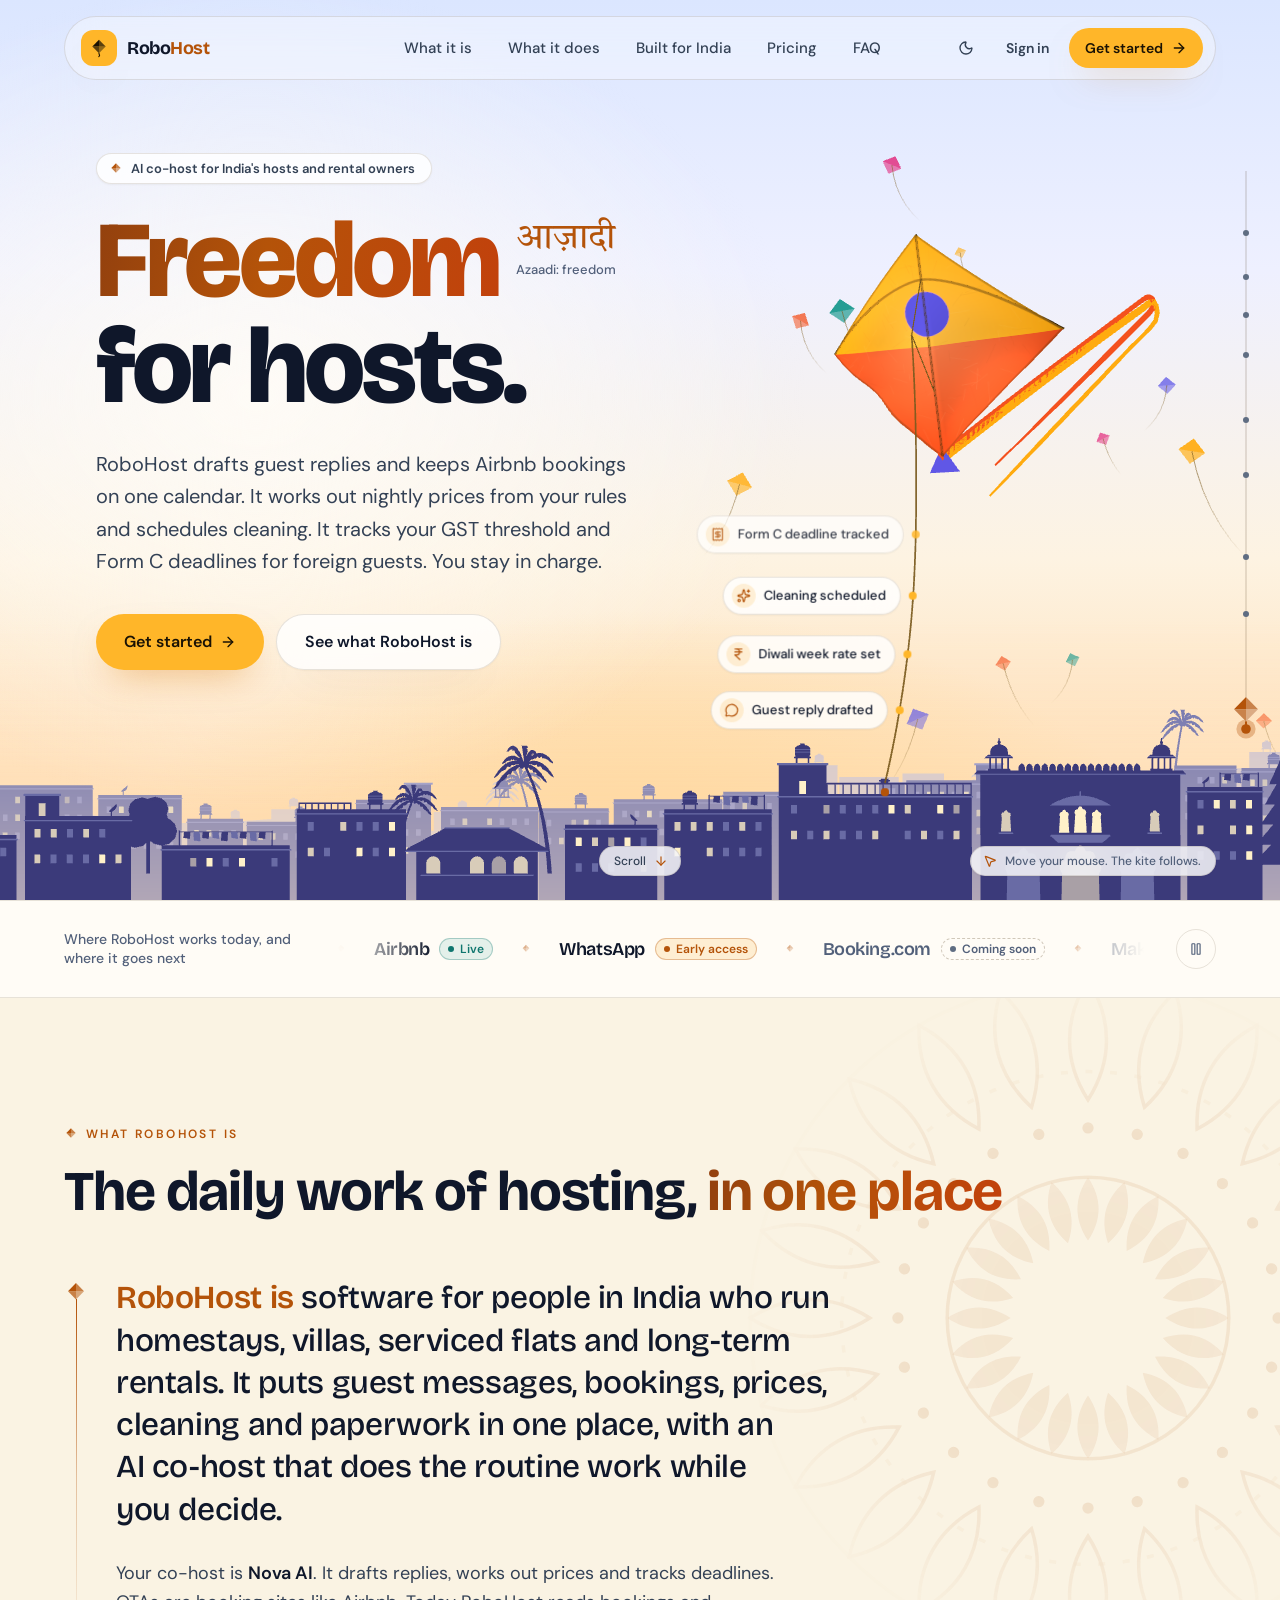
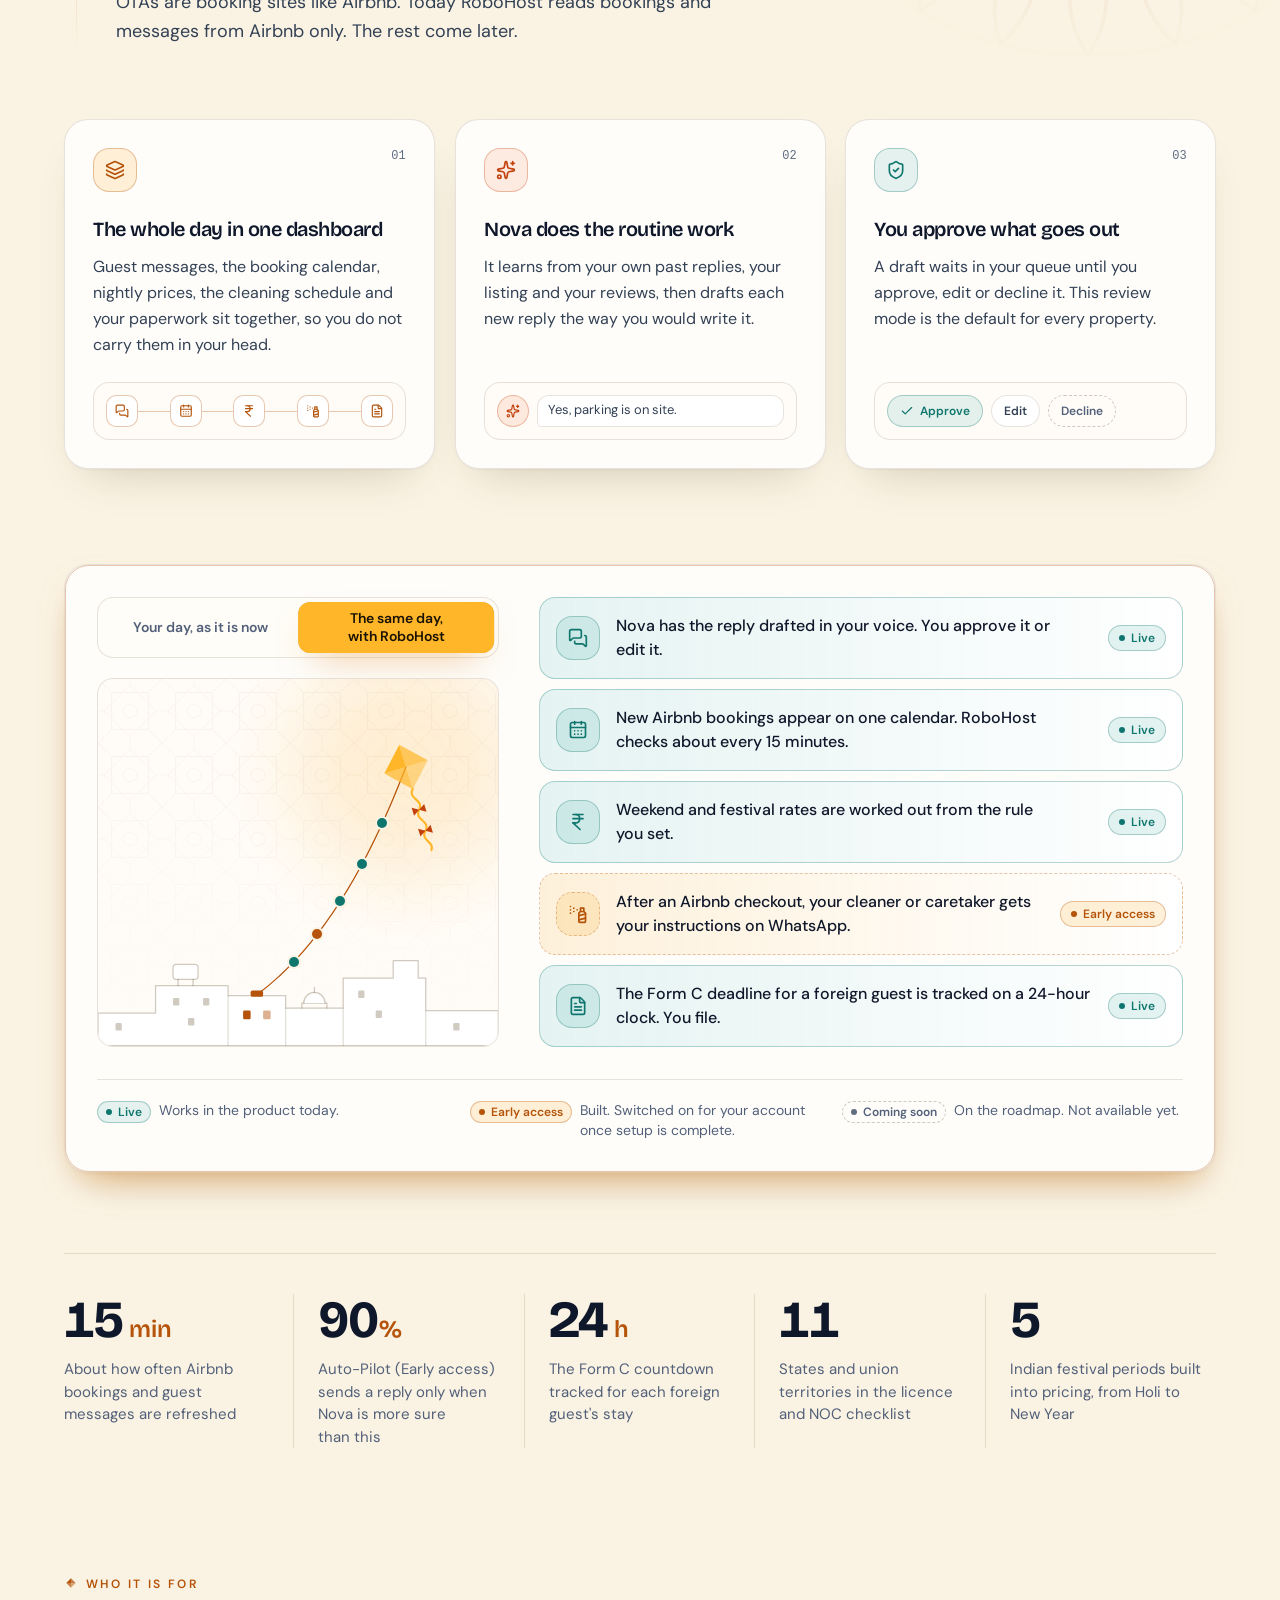
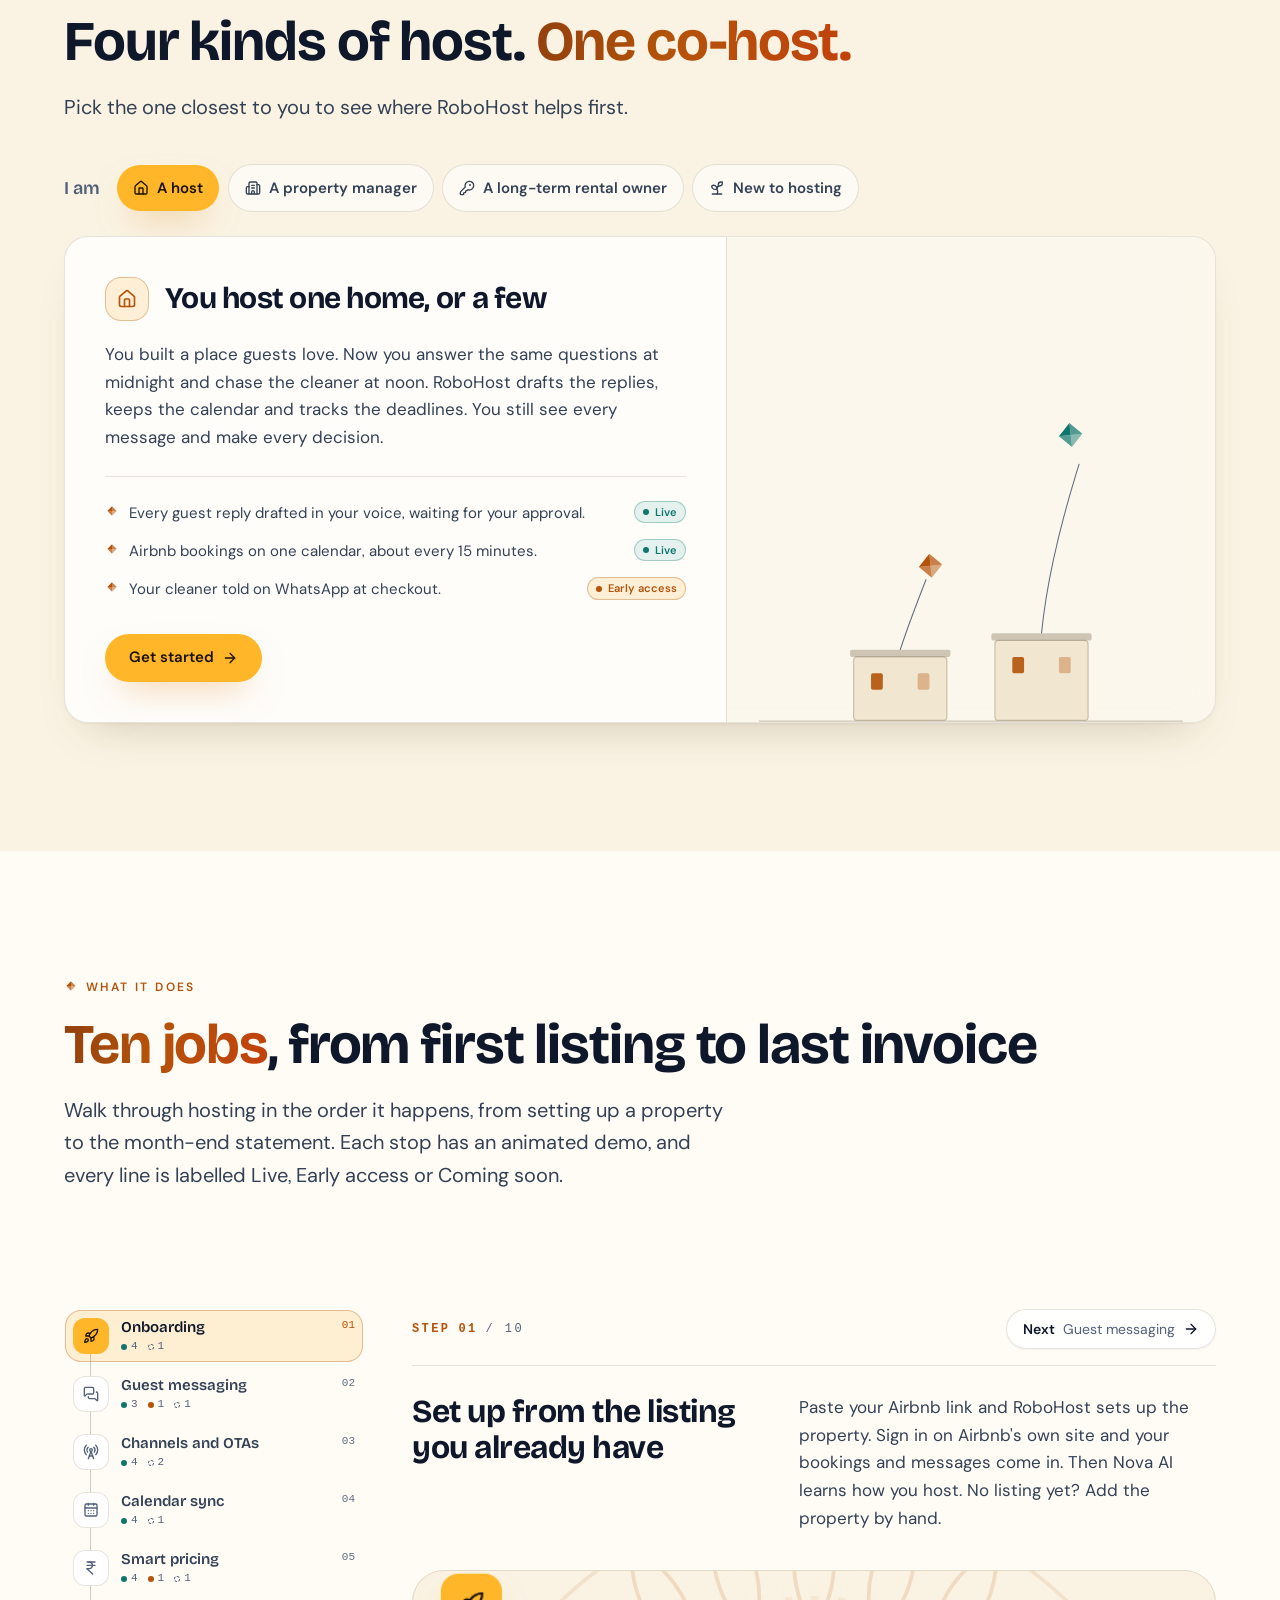
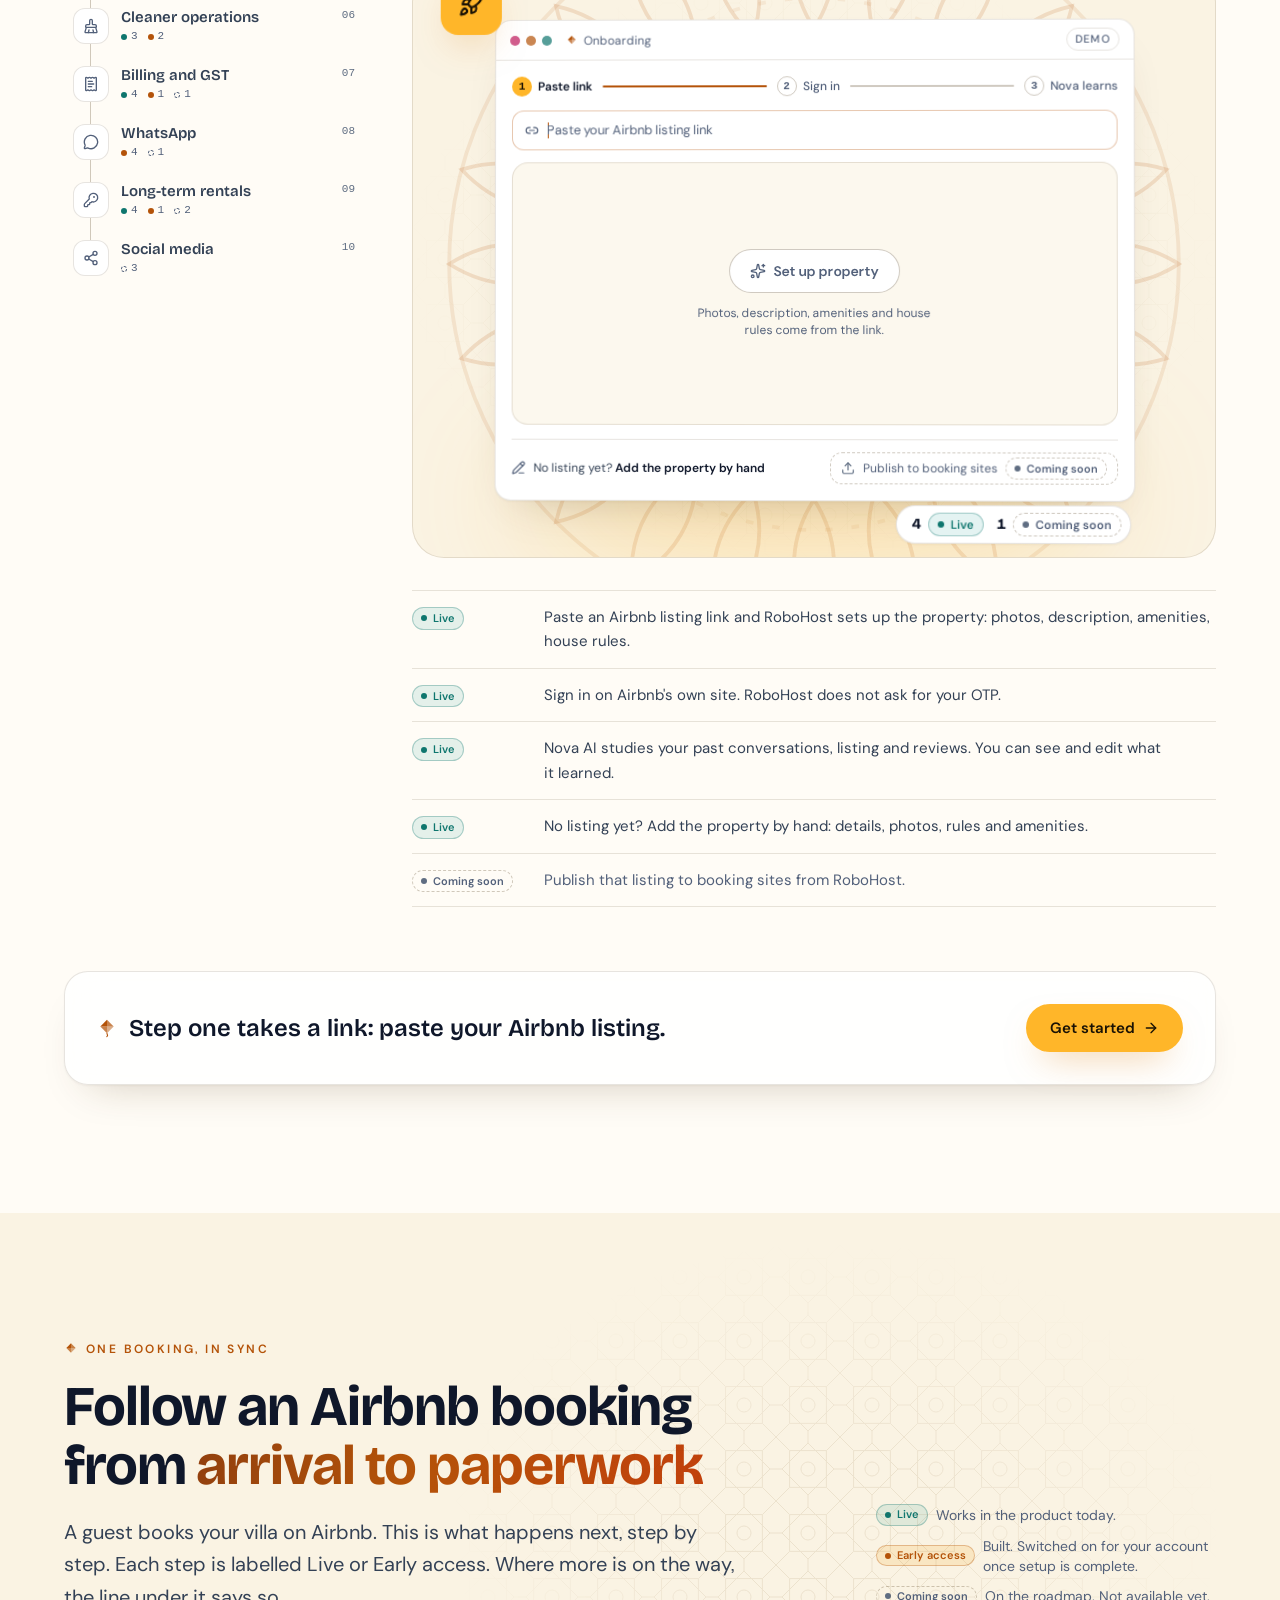
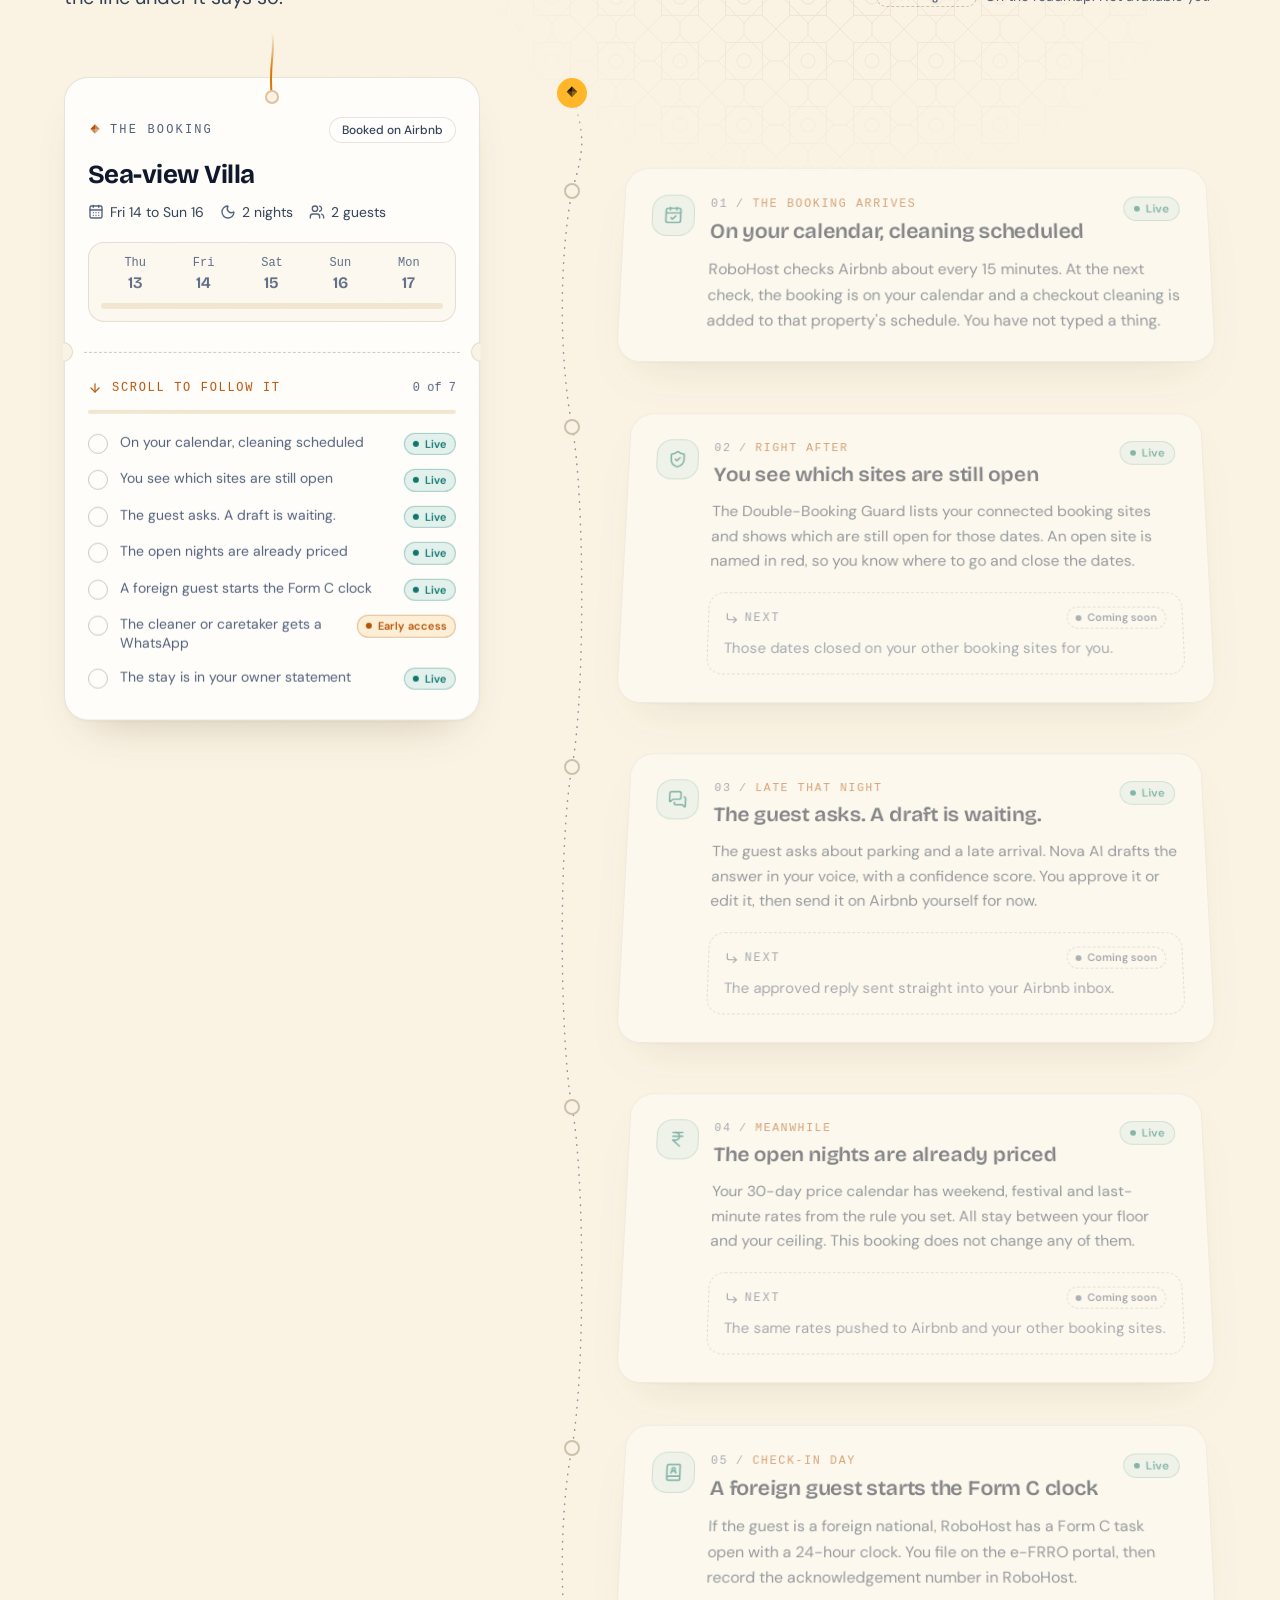
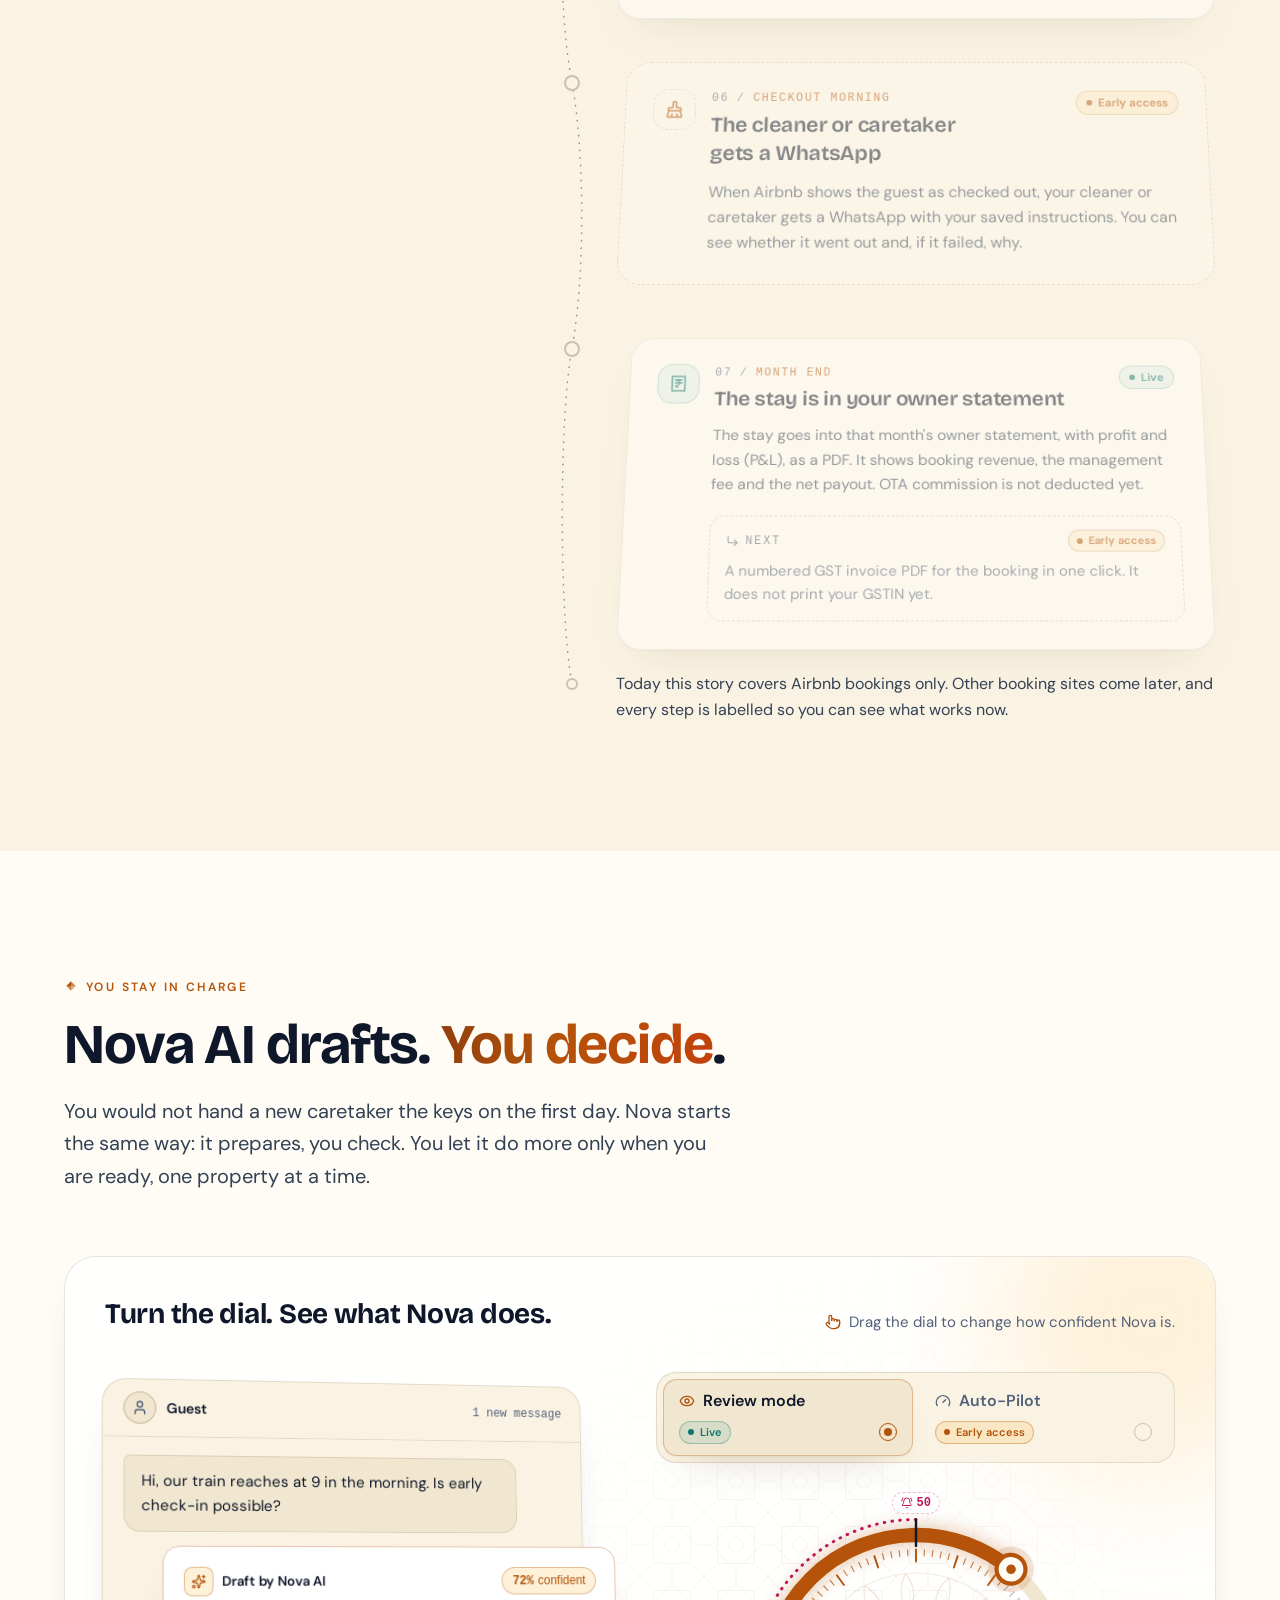
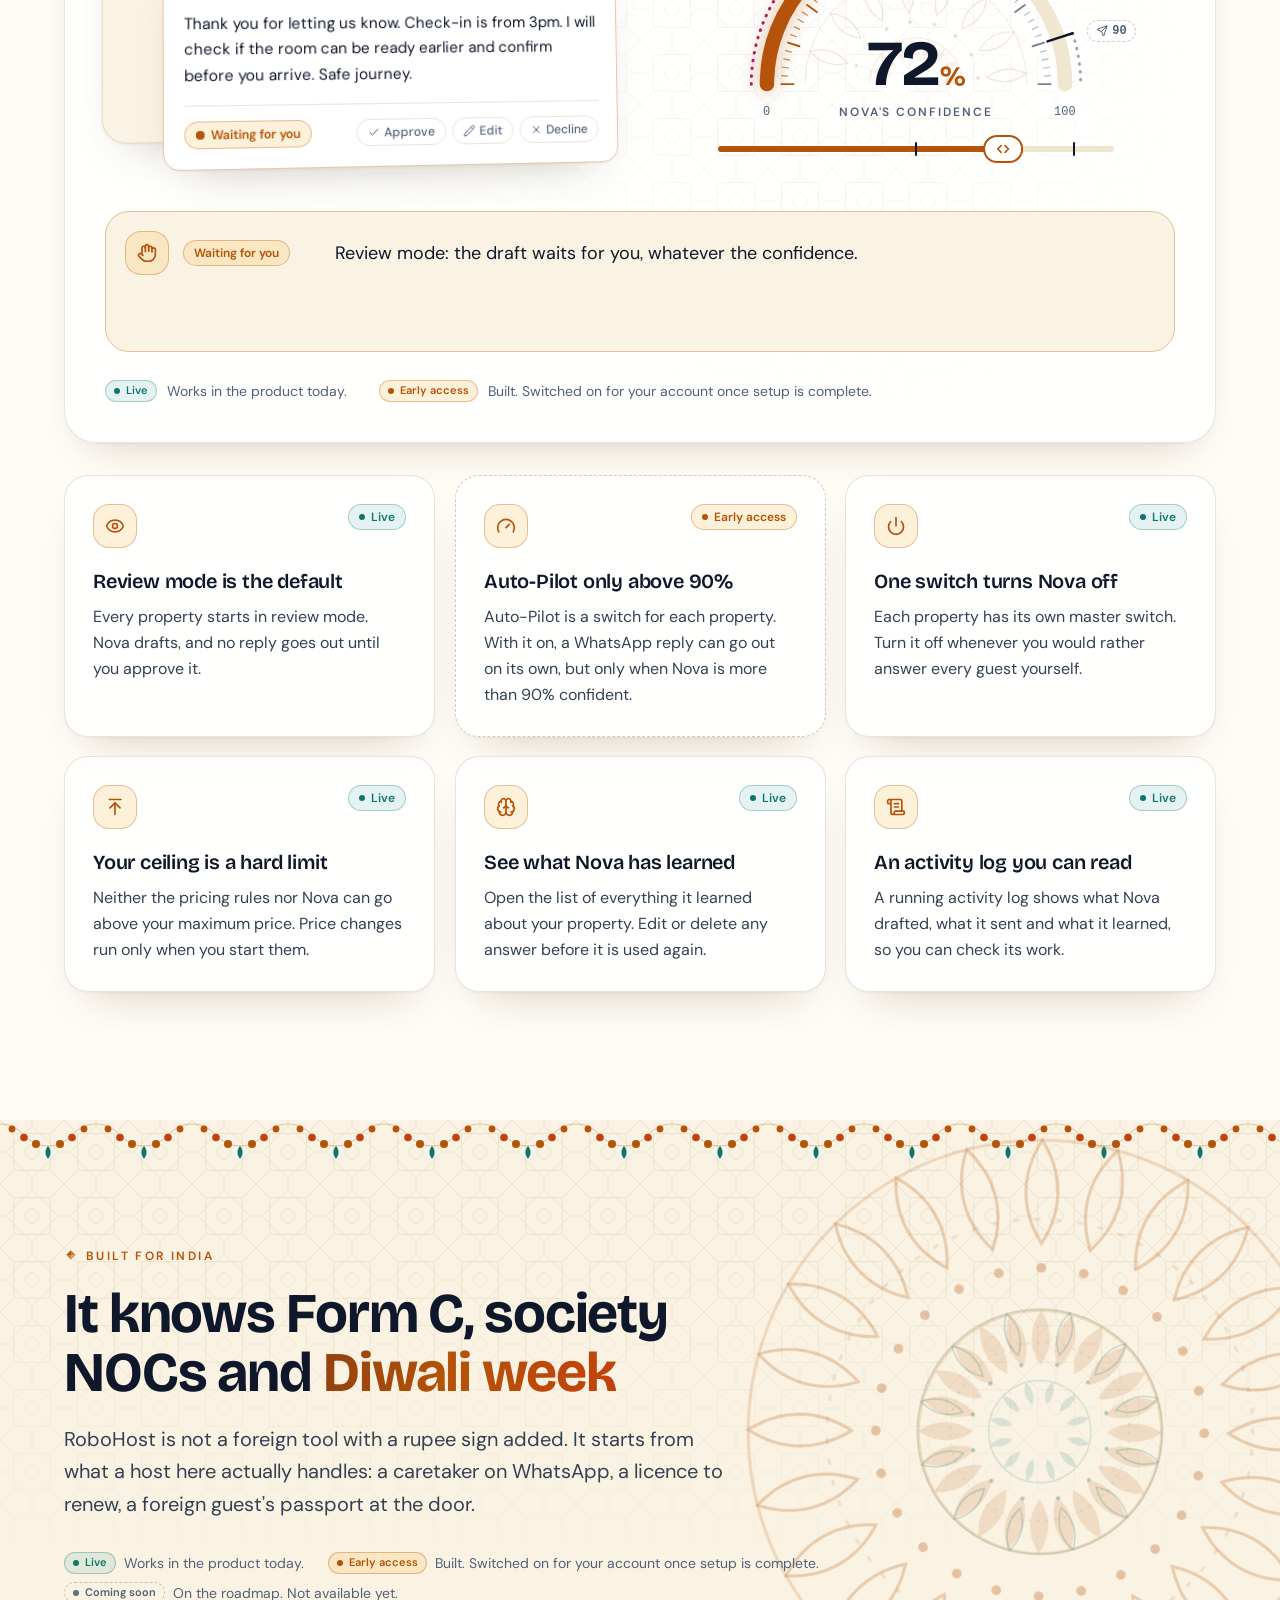
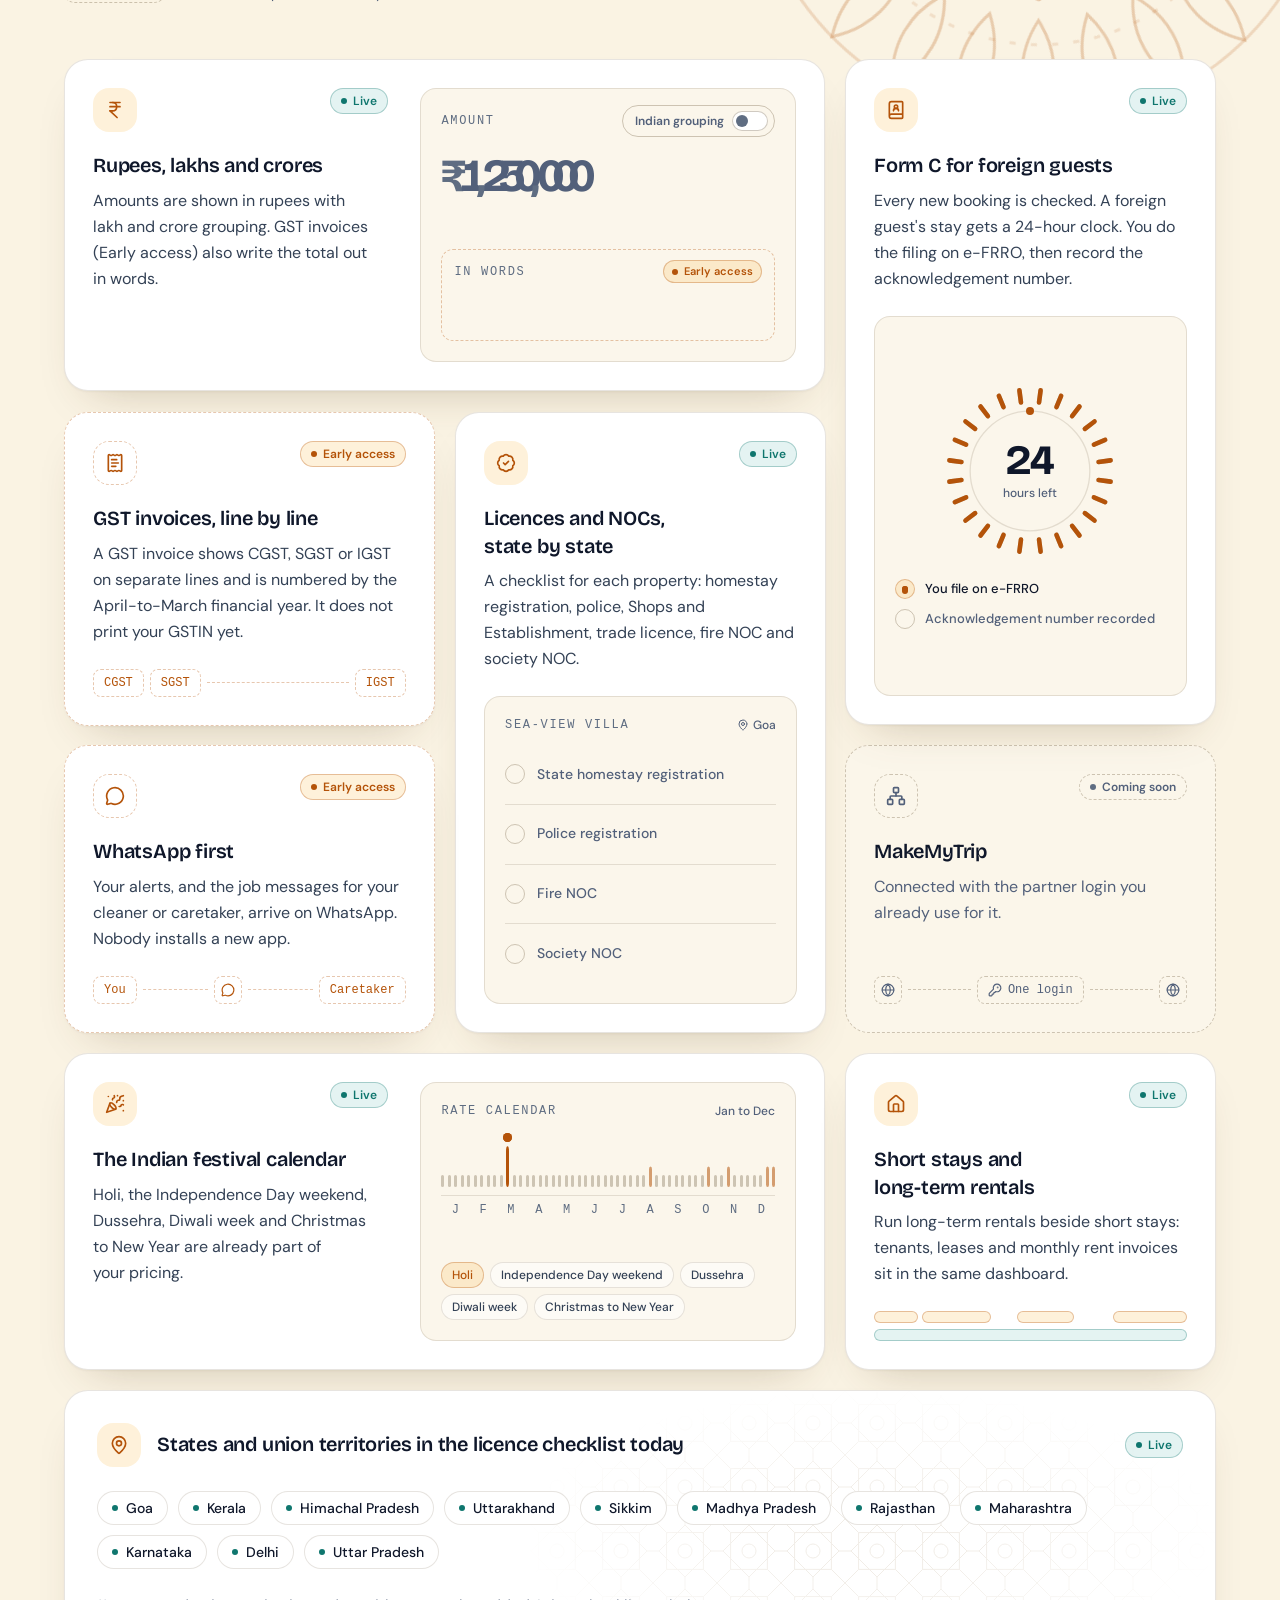
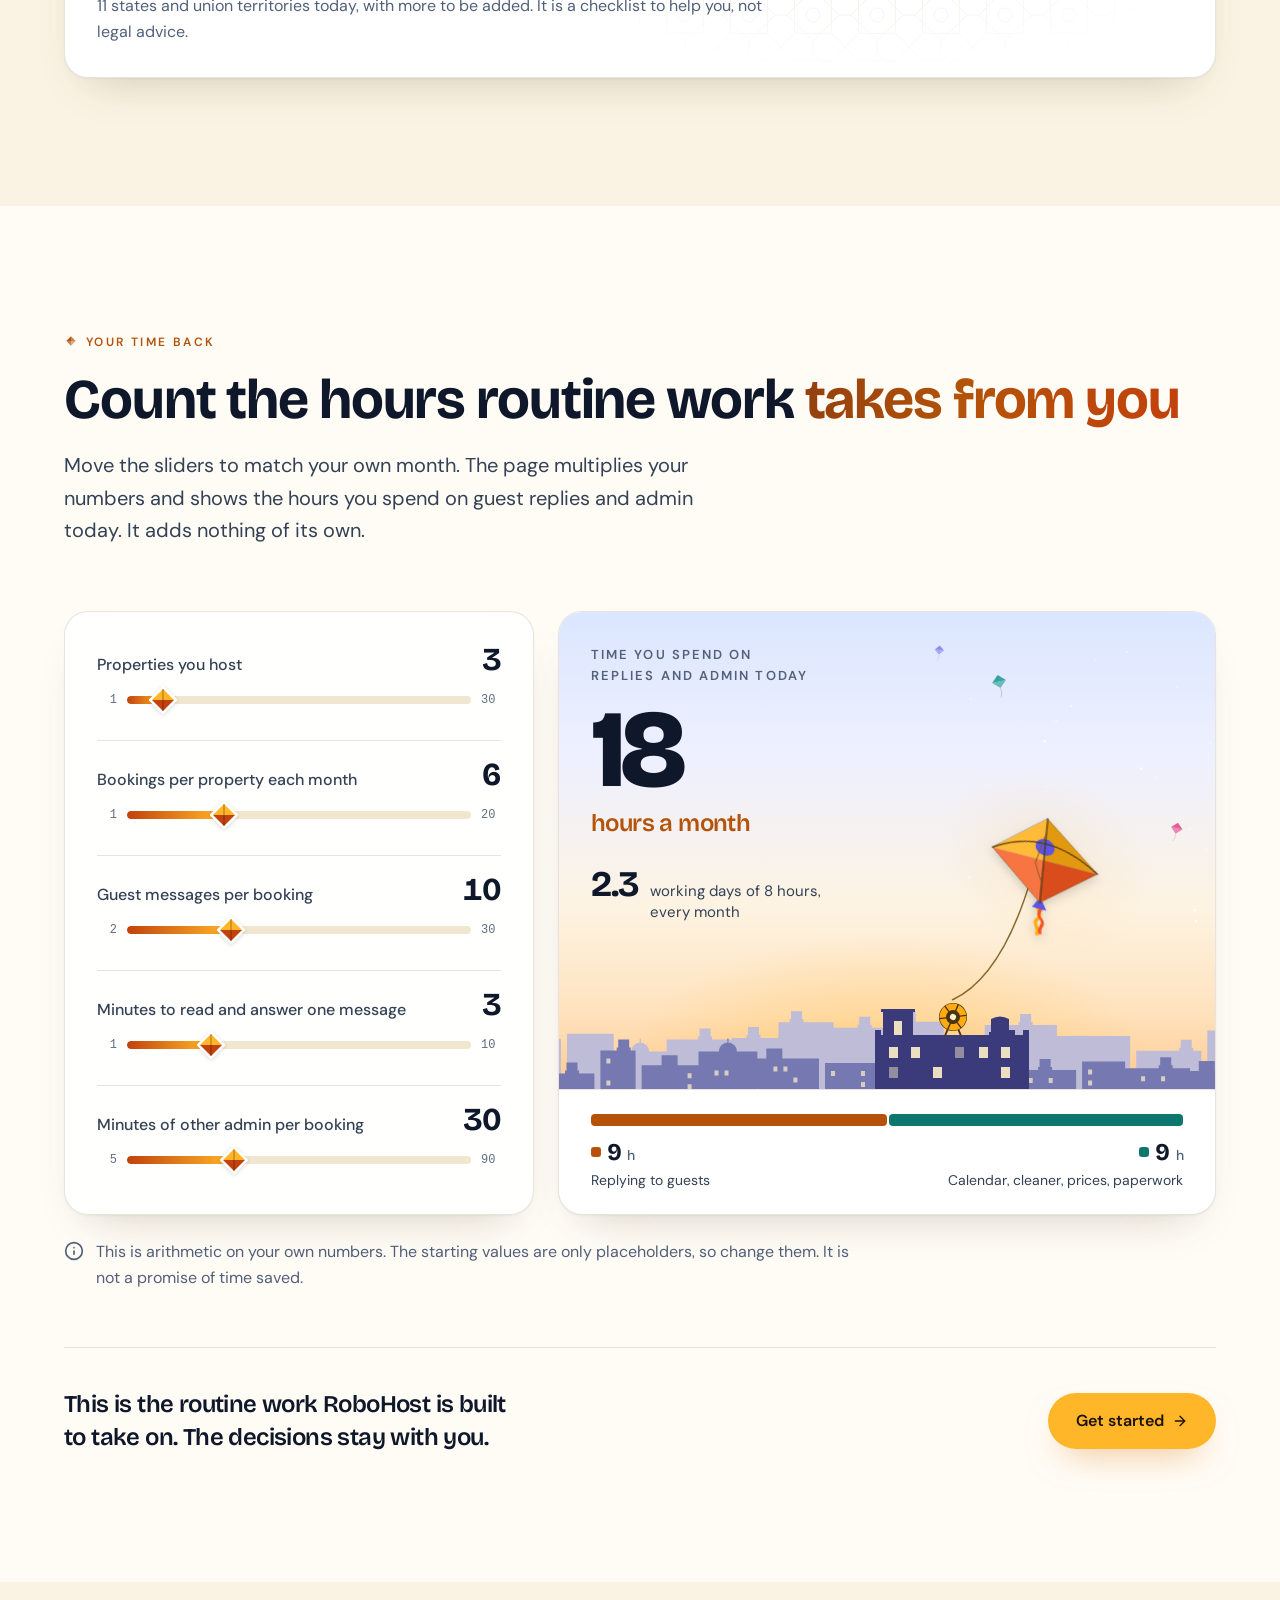
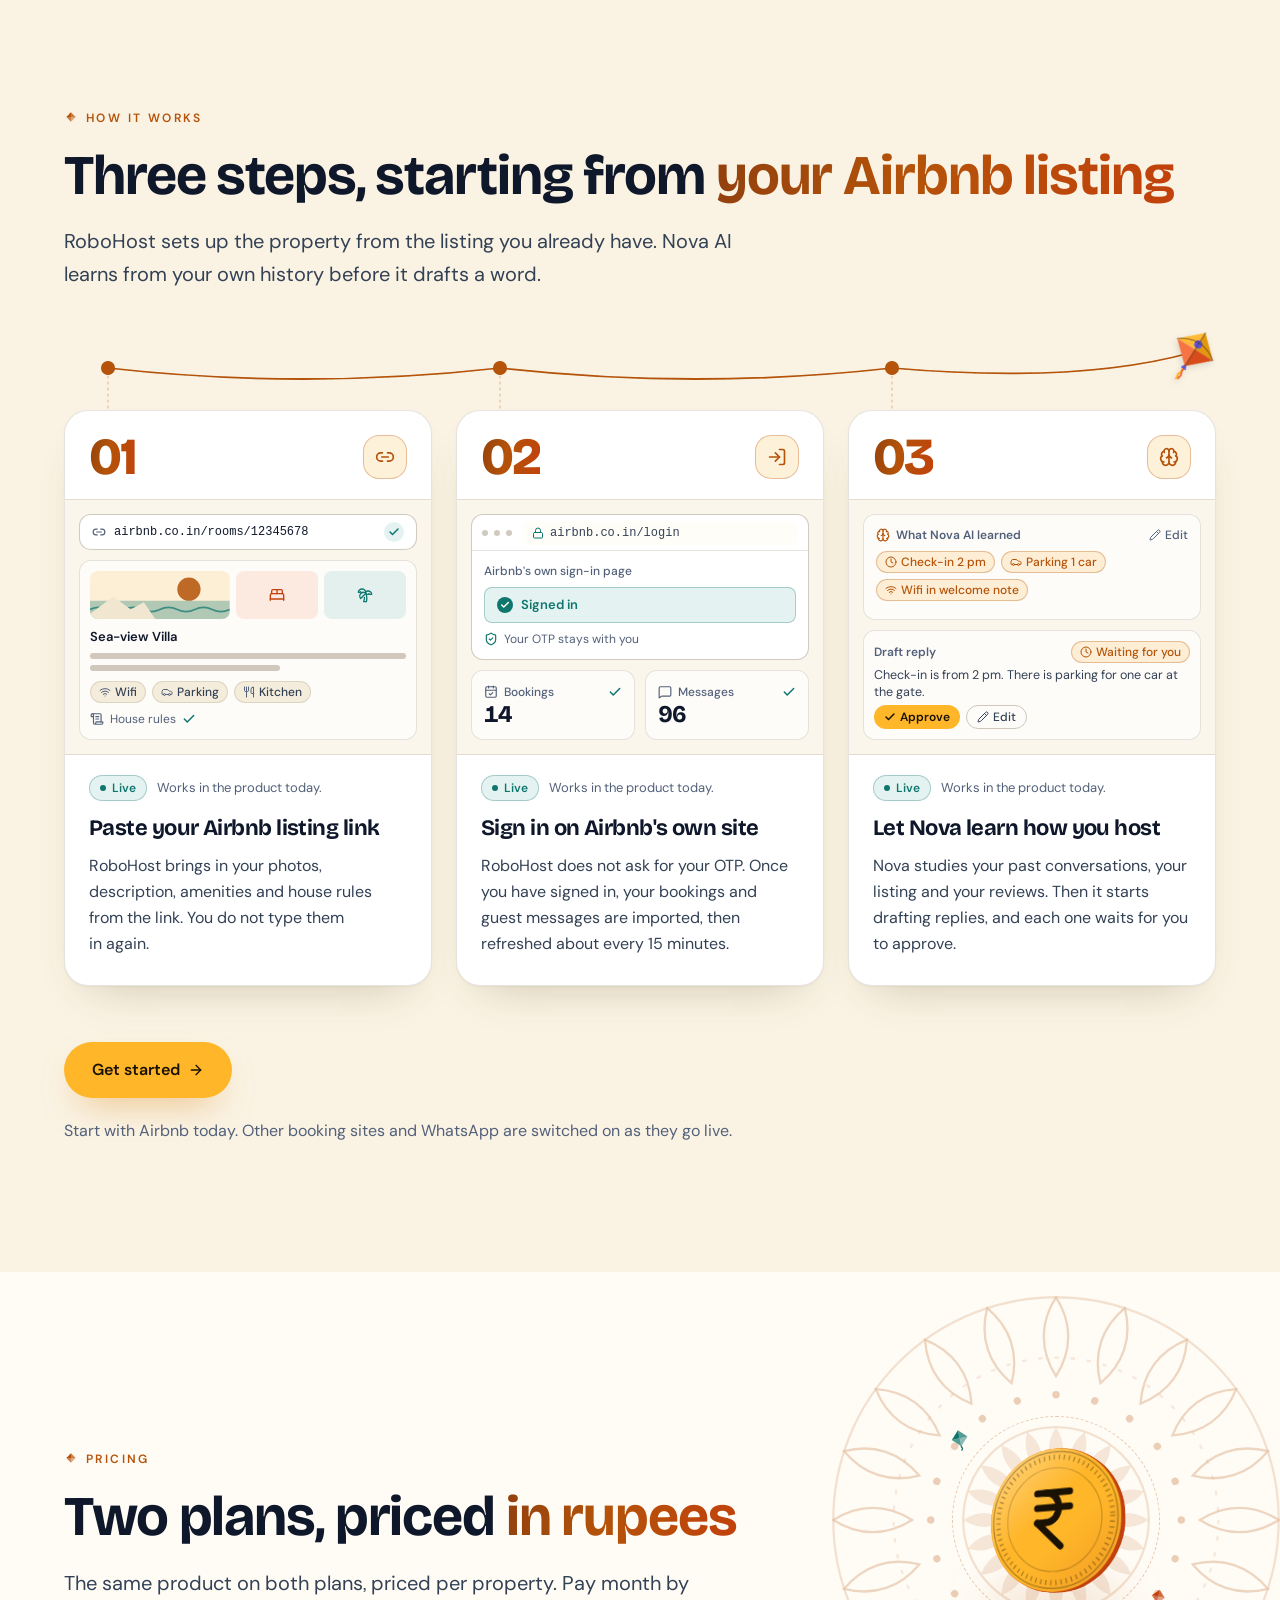
==== index.html @ 7afcc7f5 "Publish RoboHost landing page" ====
<!doctype html>
<html lang="en">
  <head>
    <meta charset="UTF-8" />
    <link rel="icon" type="image/svg+xml" href="/favicon.svg" />
    <meta name="viewport" content="width=device-width, initial-scale=1.0" />
    <title>RoboHost — Freedom for hosts</title>
    <meta
      name="description"
      content="RoboHost is the AI co-host for Indian homestays and short-stay rentals: guest messaging, OTA operations, calendar and price sync, cleaning, billing and GST, all run from WhatsApp."
    />
    <!-- Phase 43 landing faces: Bricolage Grotesque (display), DM Sans (body) and Tiro
         Devanagari Hindi (the one Hindi accent line). Only the landing page uses them, and
         a browser fetches a font file only once something on screen asks for it. -->
    <link rel="preconnect" href="https://fonts.googleapis.com" />
    <link rel="preconnect" href="https://fonts.gstatic.com" crossorigin />
    <link
      rel="stylesheet"
      href="https://fonts.googleapis.com/css2?family=Bricolage+Grotesque:opsz,wght@12..96,500..800&family=DM+Sans:opsz,wght@9..40,400..700&family=Tiro+Devanagari+Hindi&display=swap"
    />
    <!-- Phase 42: resolve the theme before the first paint. React mounting is async, so
         without this a light-mode reload flashes the dark palette for a frame or two.
         Mirrors the resolution order in src/context/ThemeContext.jsx: explicit stored
         choice first, otherwise follow the OS. Kept inline and dependency-free so it runs
         ahead of the module bundle. -->
    <script>
      ;(function () {
        try {
          var stored = localStorage.getItem("robohost.theme")
          var theme =
            stored === "light" || stored === "dark"
              ? stored
              : window.matchMedia("(prefers-color-scheme: light)").matches
                ? "light"
                : "dark"
          document.documentElement.setAttribute("data-theme", theme)
          document.documentElement.style.colorScheme = theme
        } catch (e) {
          document.documentElement.setAttribute("data-theme", "dark")
        }
      })()
    </script>
    <script type="module" crossorigin src="/assets/site-Dhu0ADoQ.js"></script>
    <link rel="stylesheet" crossorigin href="/assets/site-BEUnA0X8.css">
  </head>
  <body>
    <div id="root"></div>
  </body>
</html>
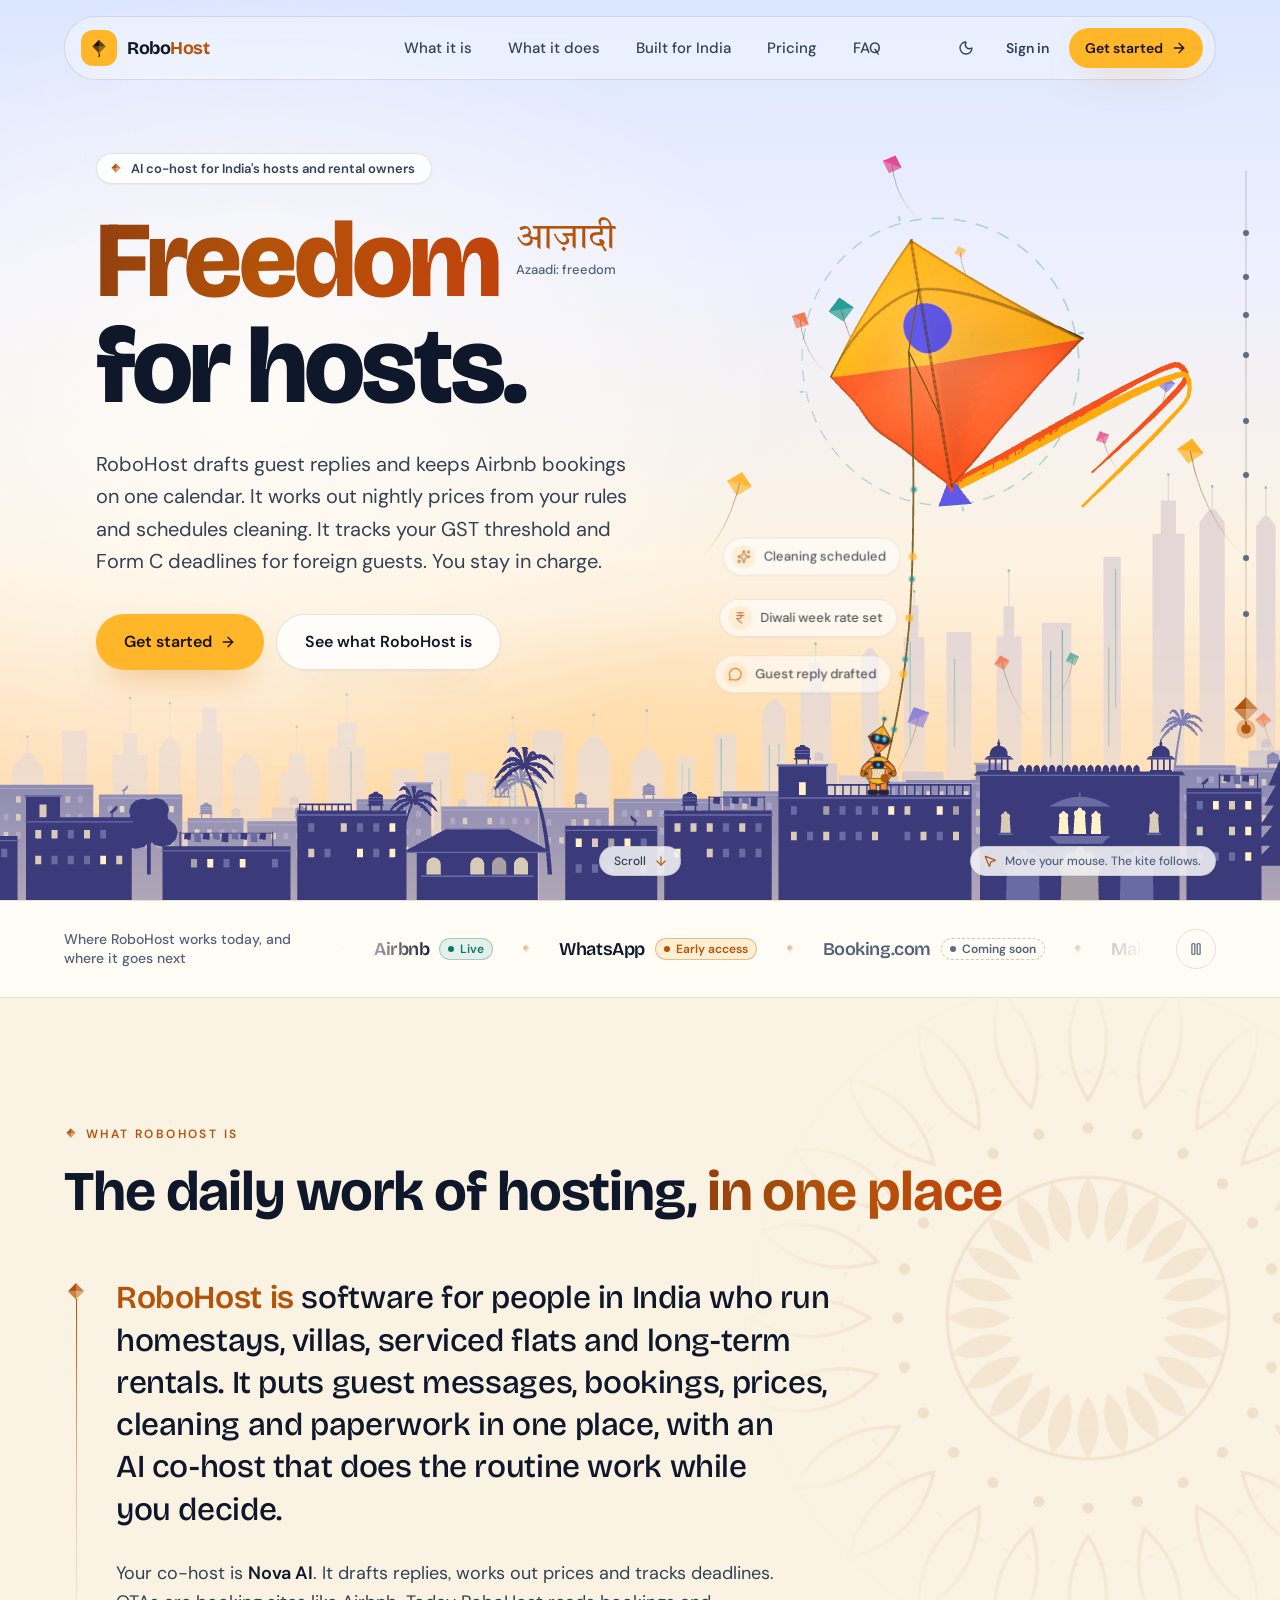
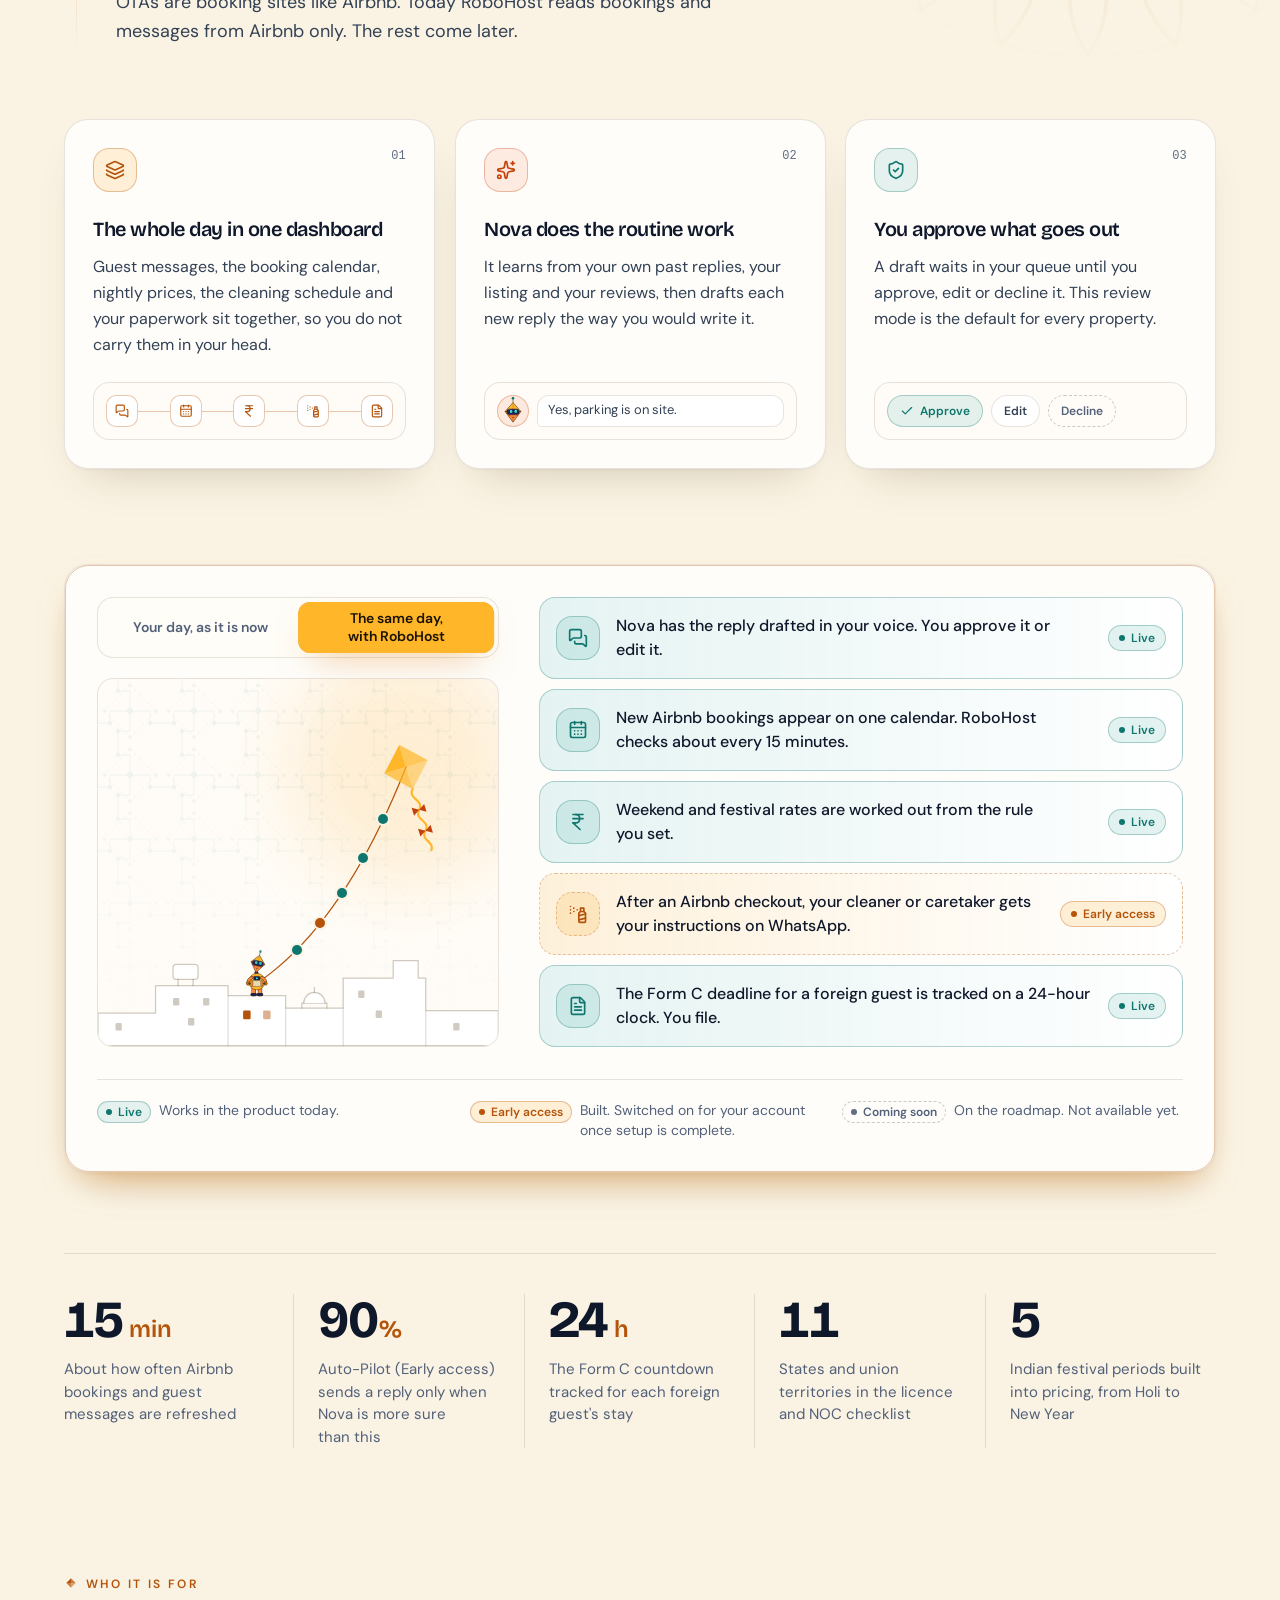
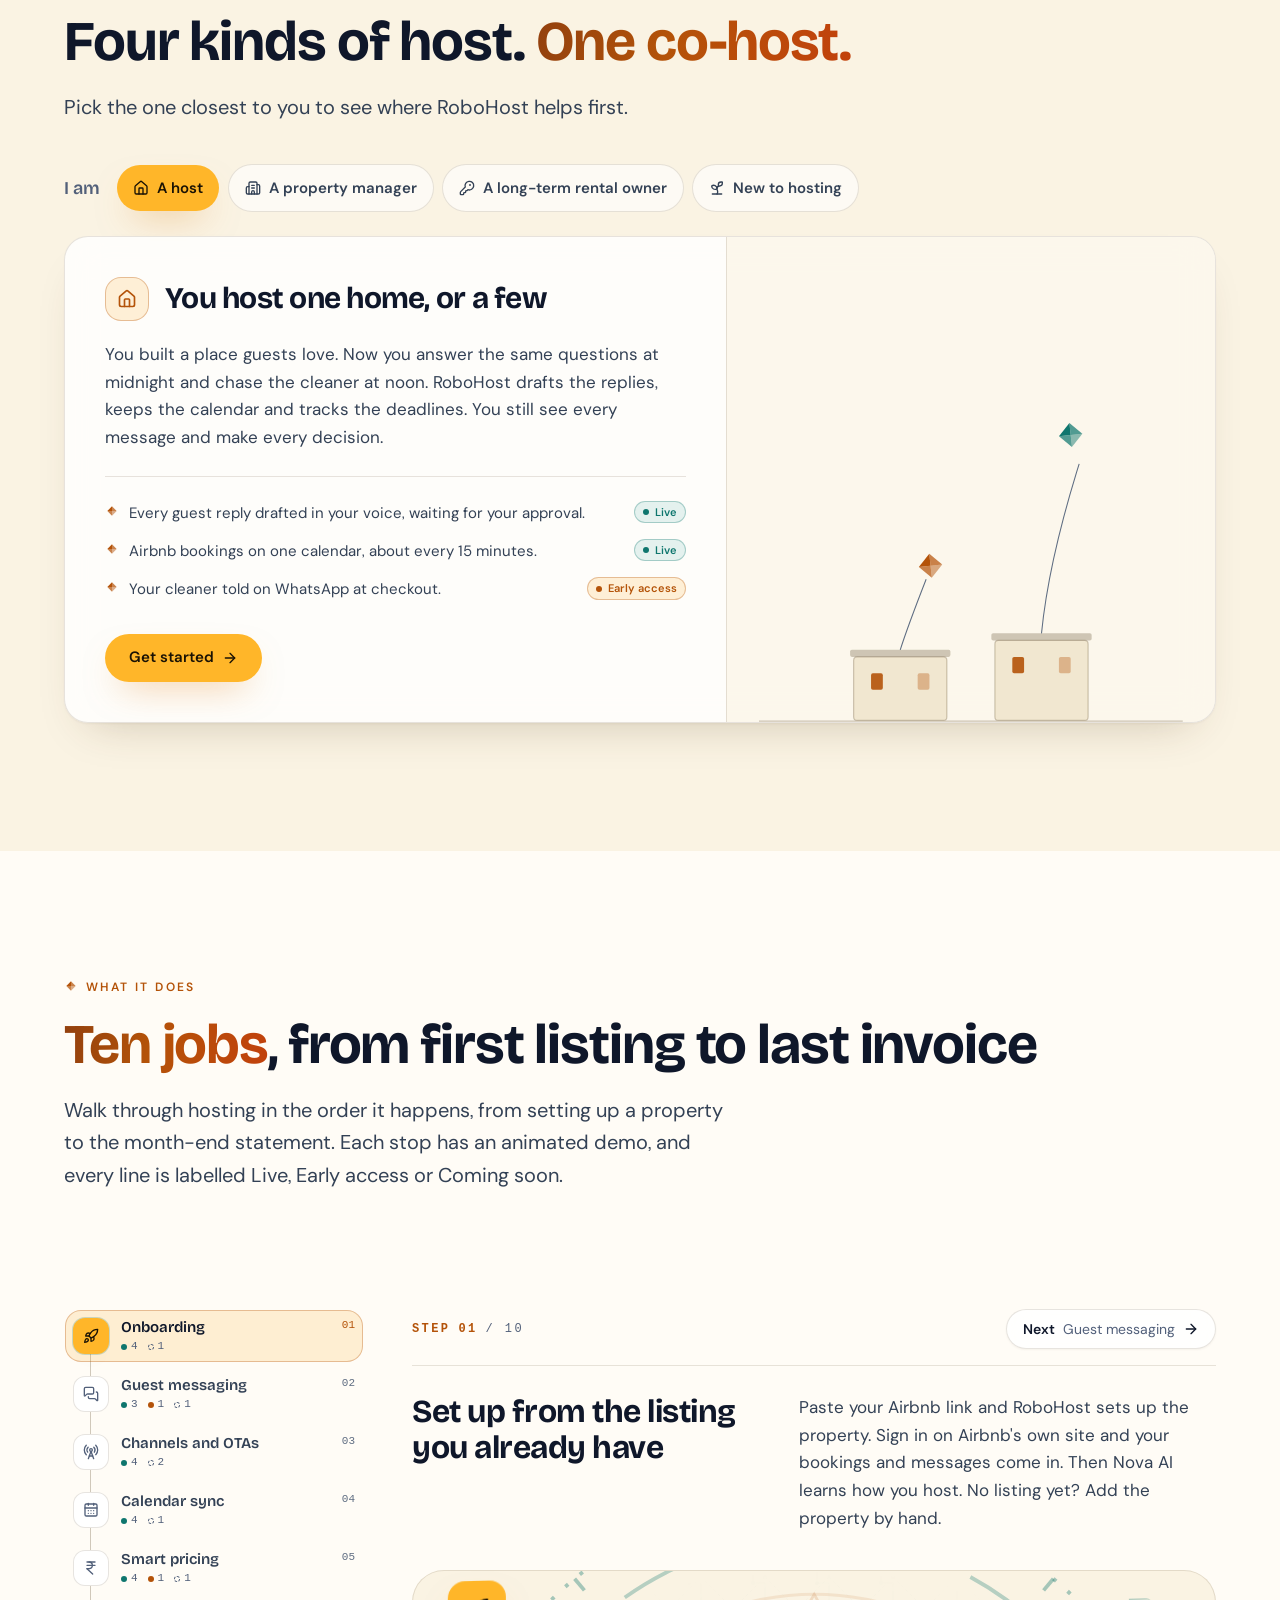
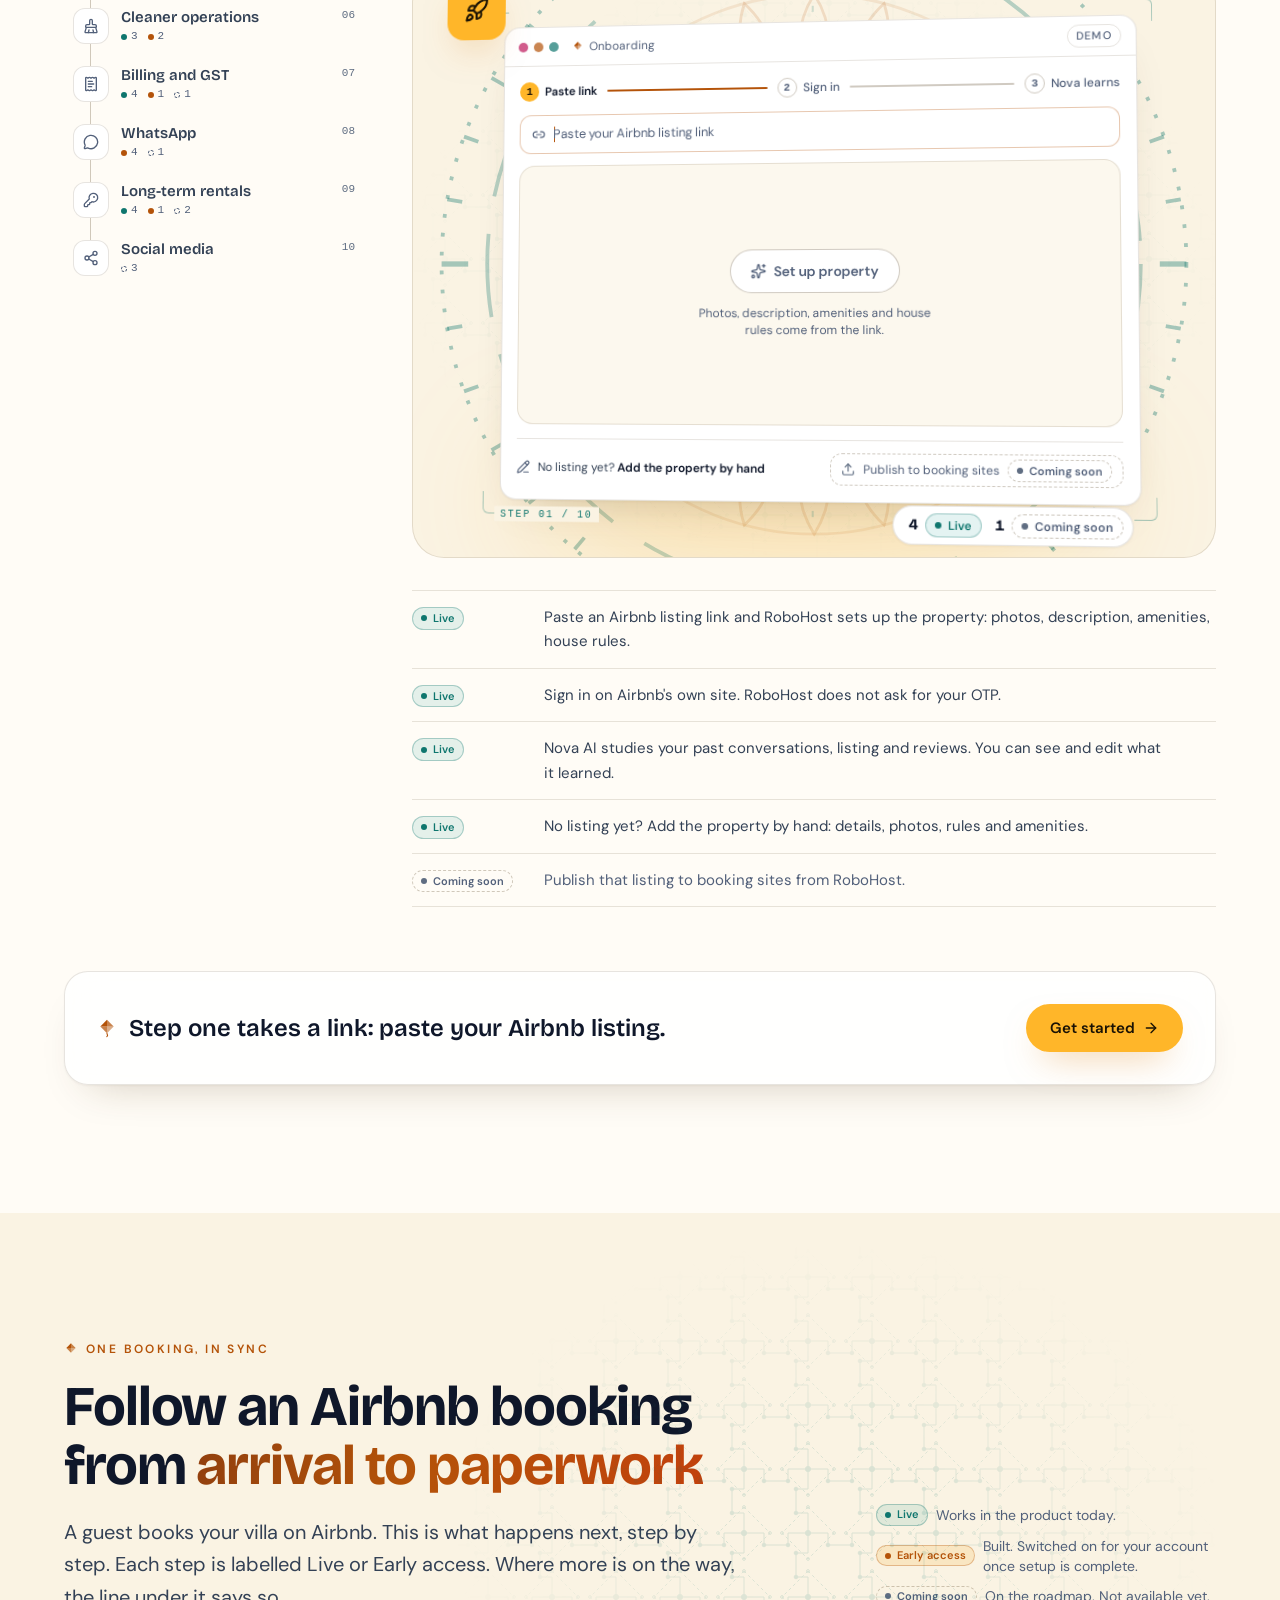
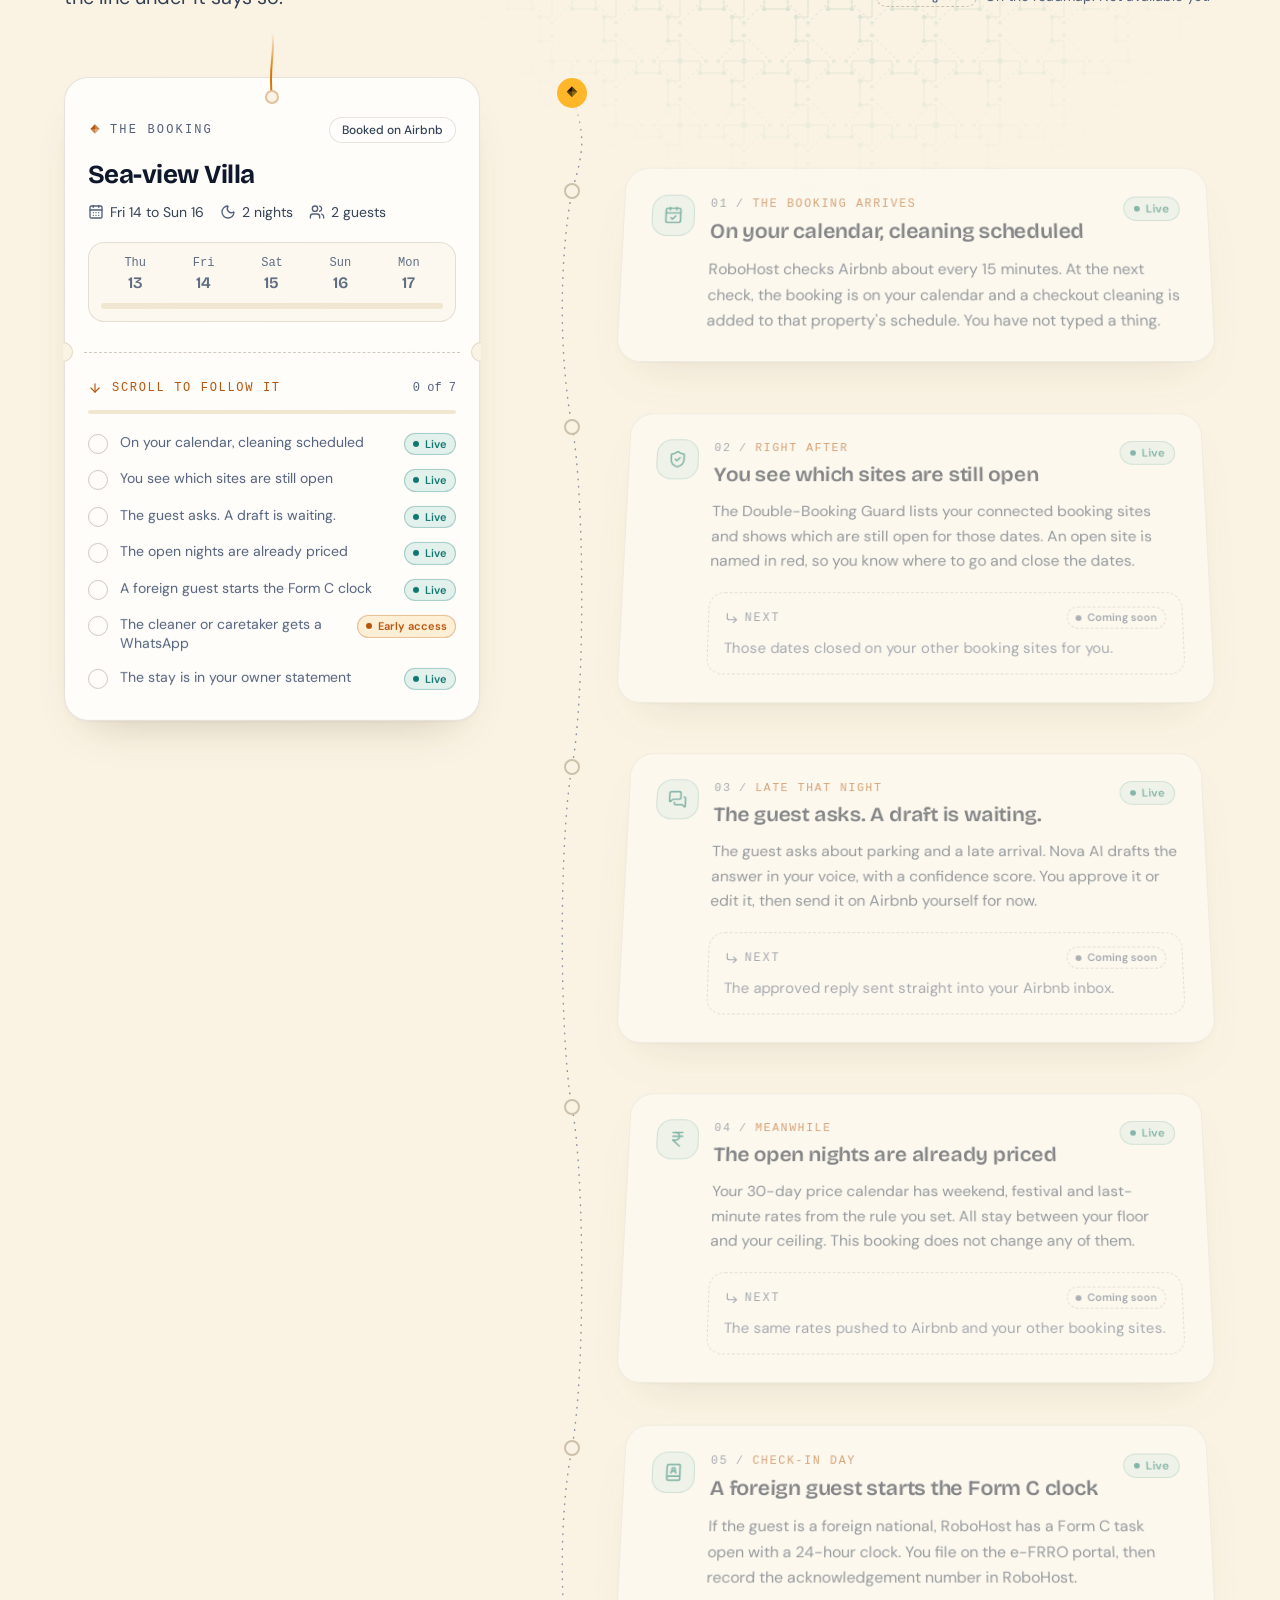
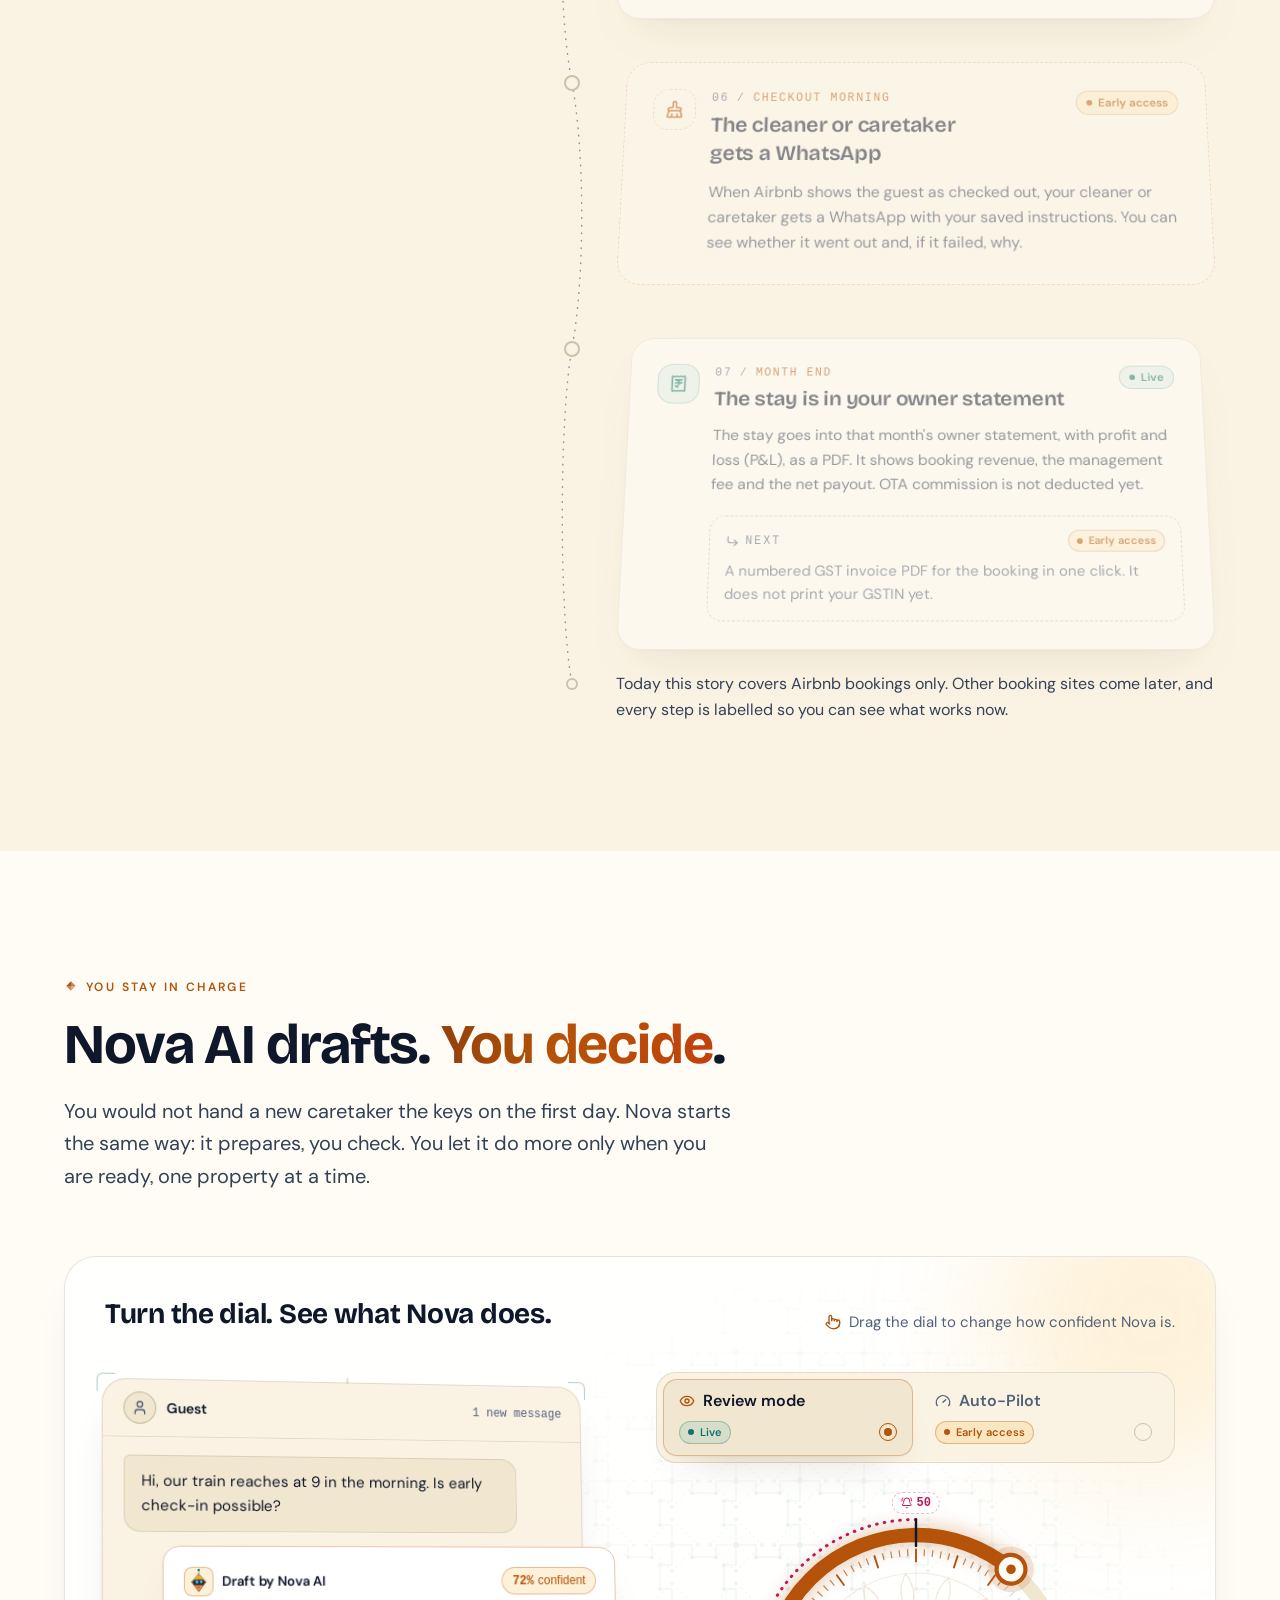
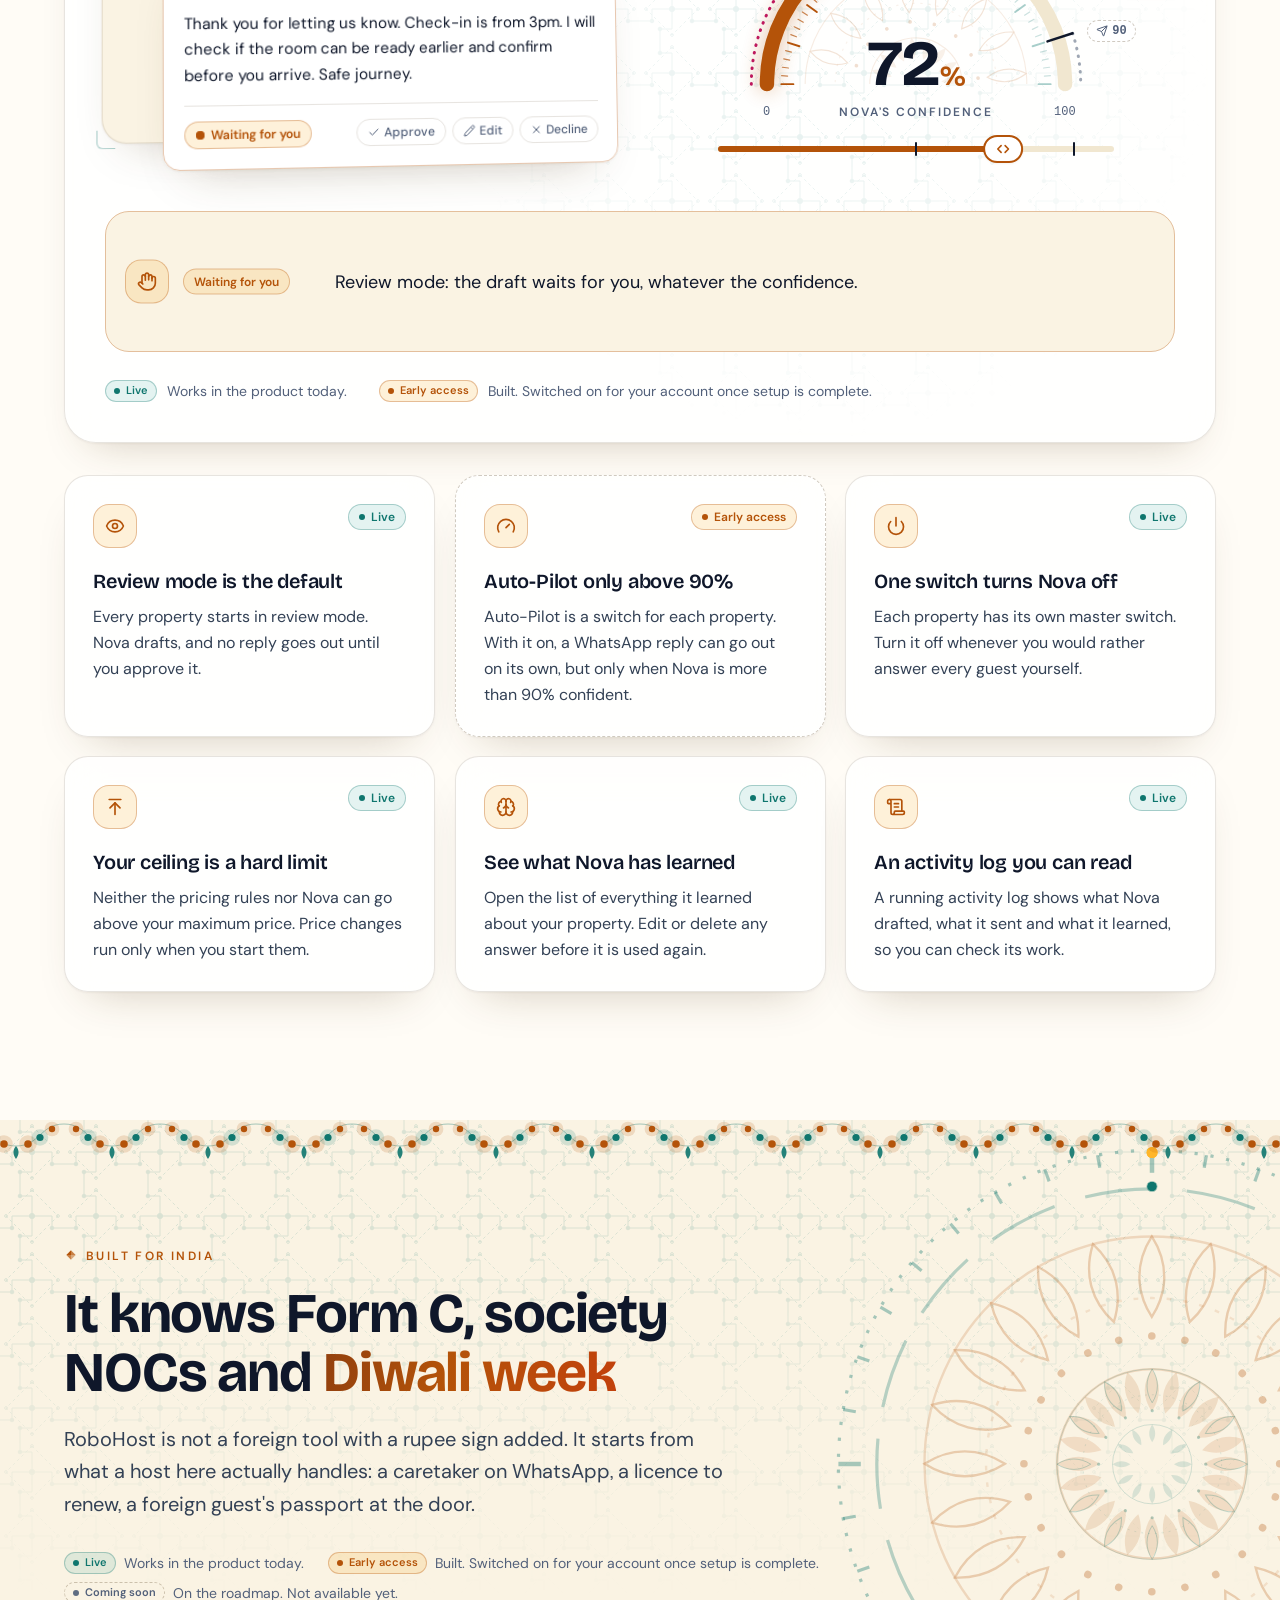
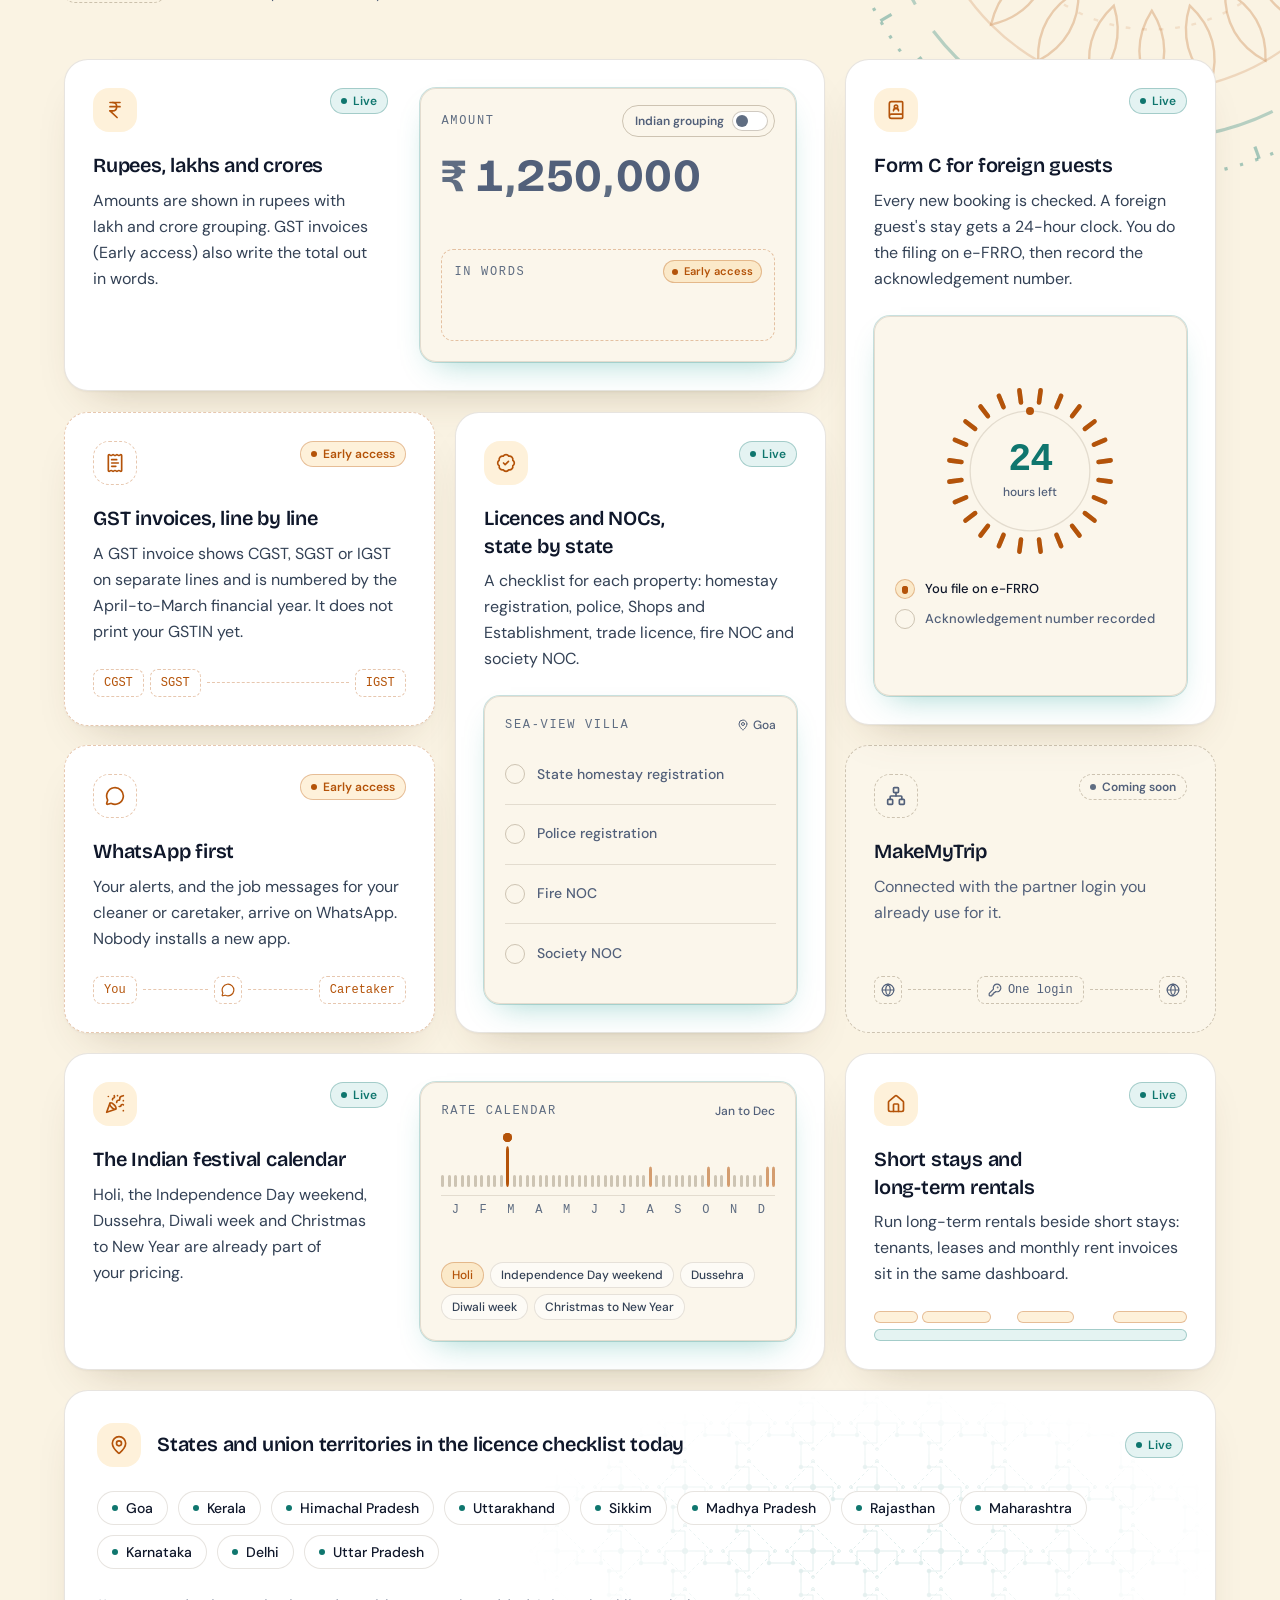
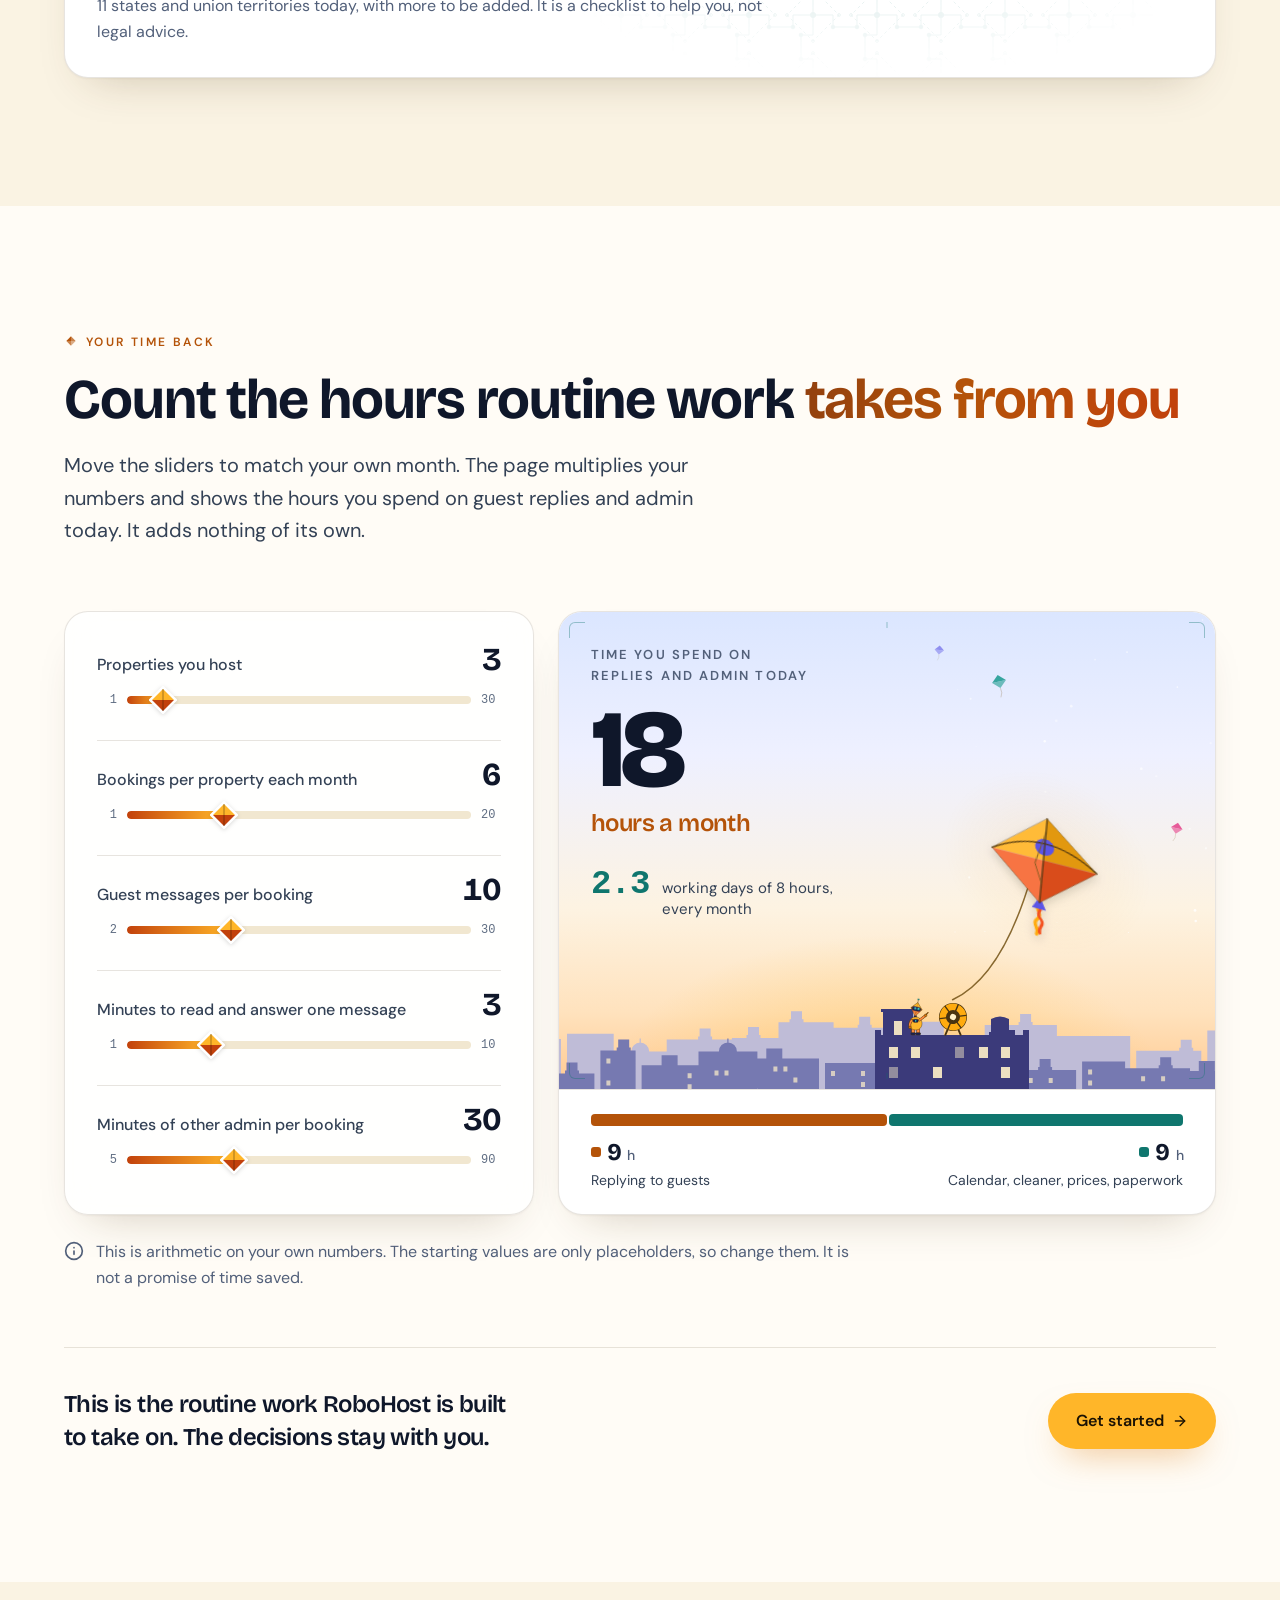
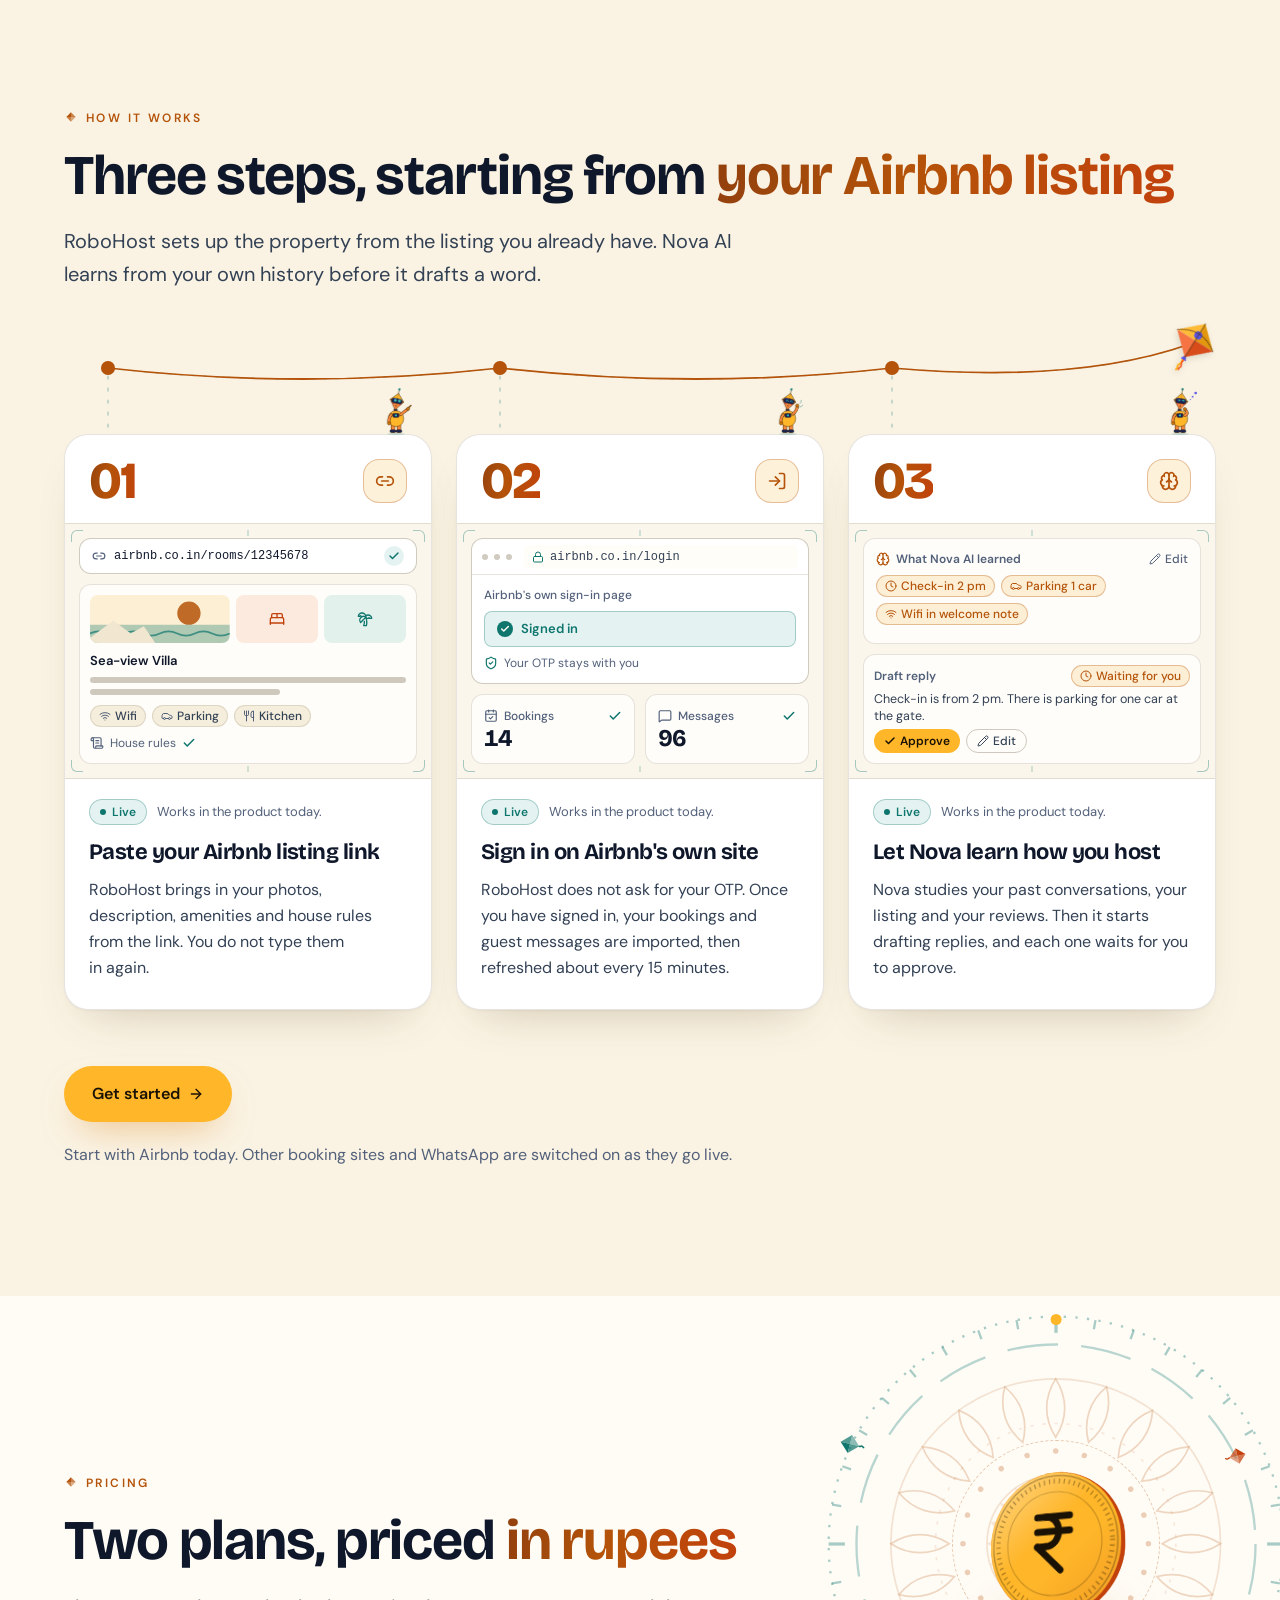
==== commit ebb7957a: "Deploy RoboHost landing page" ====
--- a/index.html
+++ b/index.html
@@ -40,8 +40,8 @@
         }
       })()
     </script>
-    <script type="module" crossorigin src="/assets/site-Dhu0ADoQ.js"></script>
-    <link rel="stylesheet" crossorigin href="/assets/site-BEUnA0X8.css">
+    <script type="module" crossorigin src="/assets/site-K1JWmCBP.js"></script>
+    <link rel="stylesheet" crossorigin href="/assets/site-DB7vxCC0.css">
   </head>
   <body>
     <div id="root"></div>
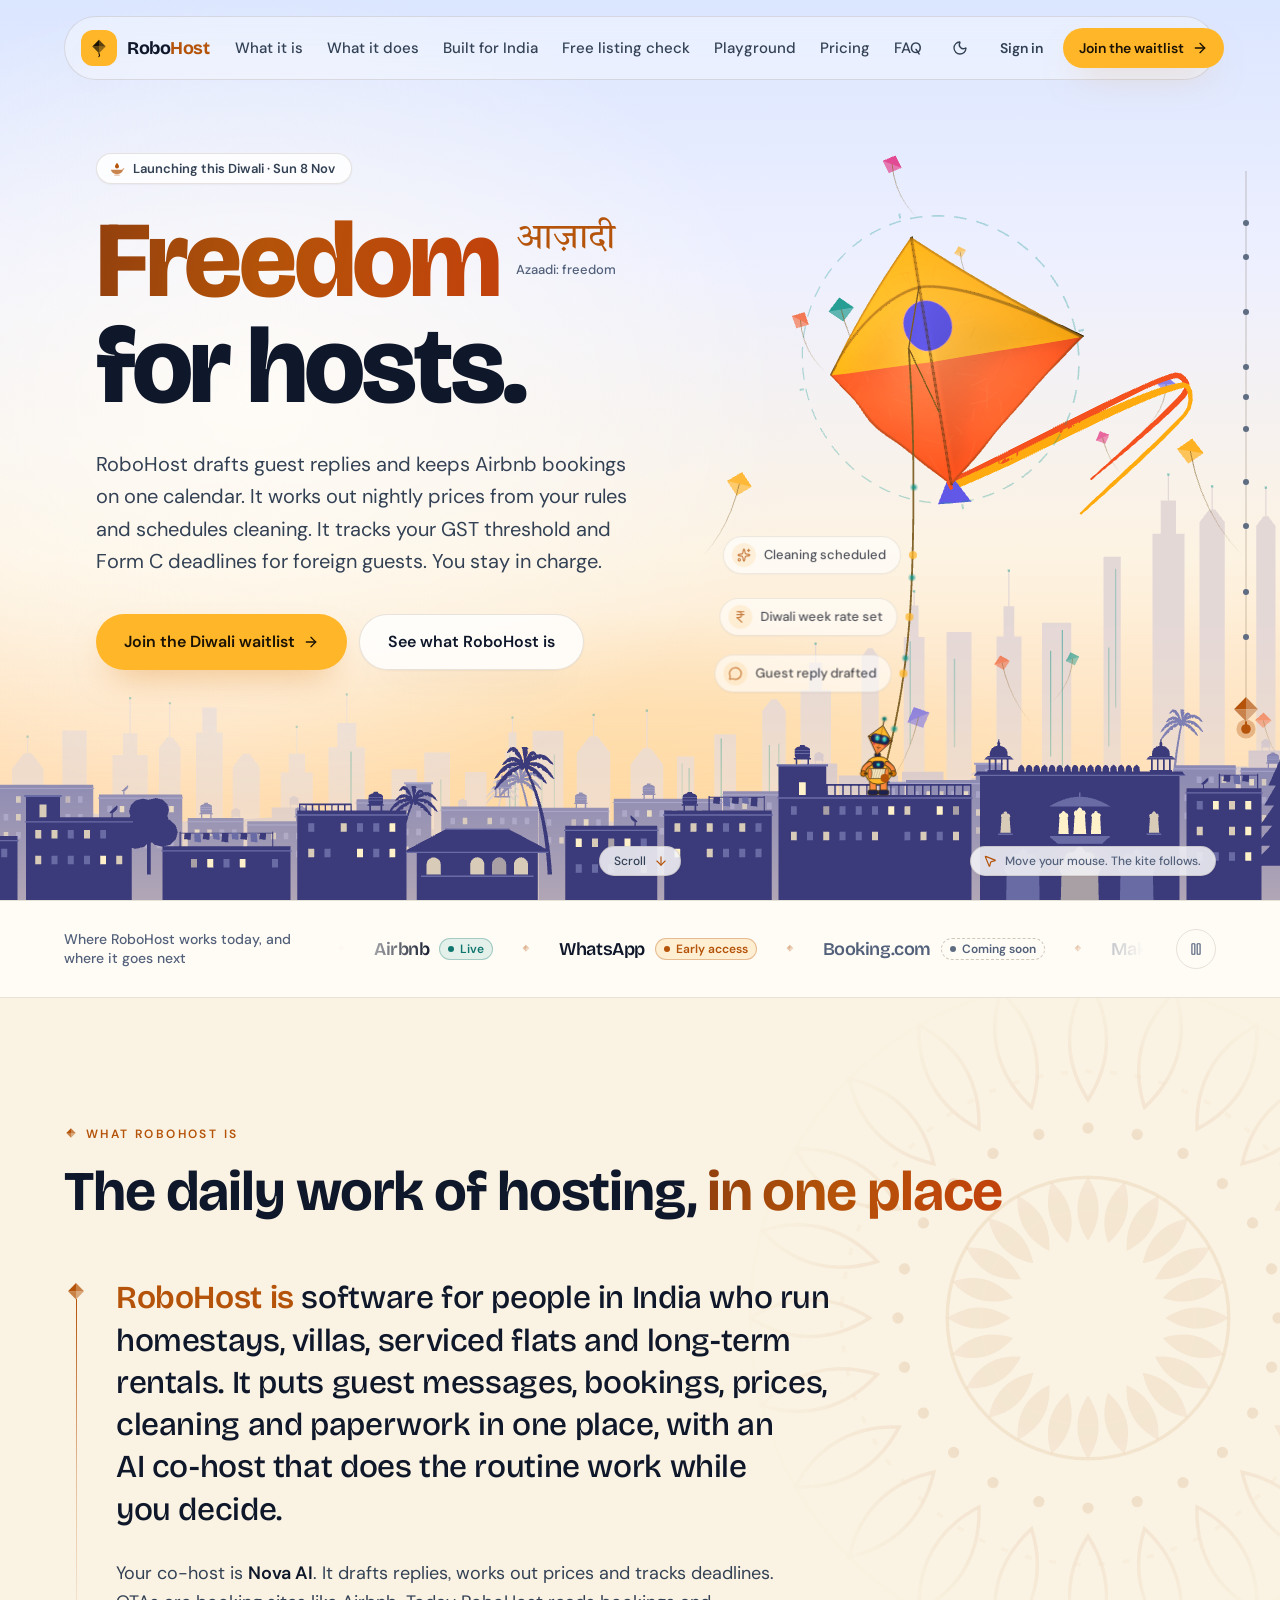
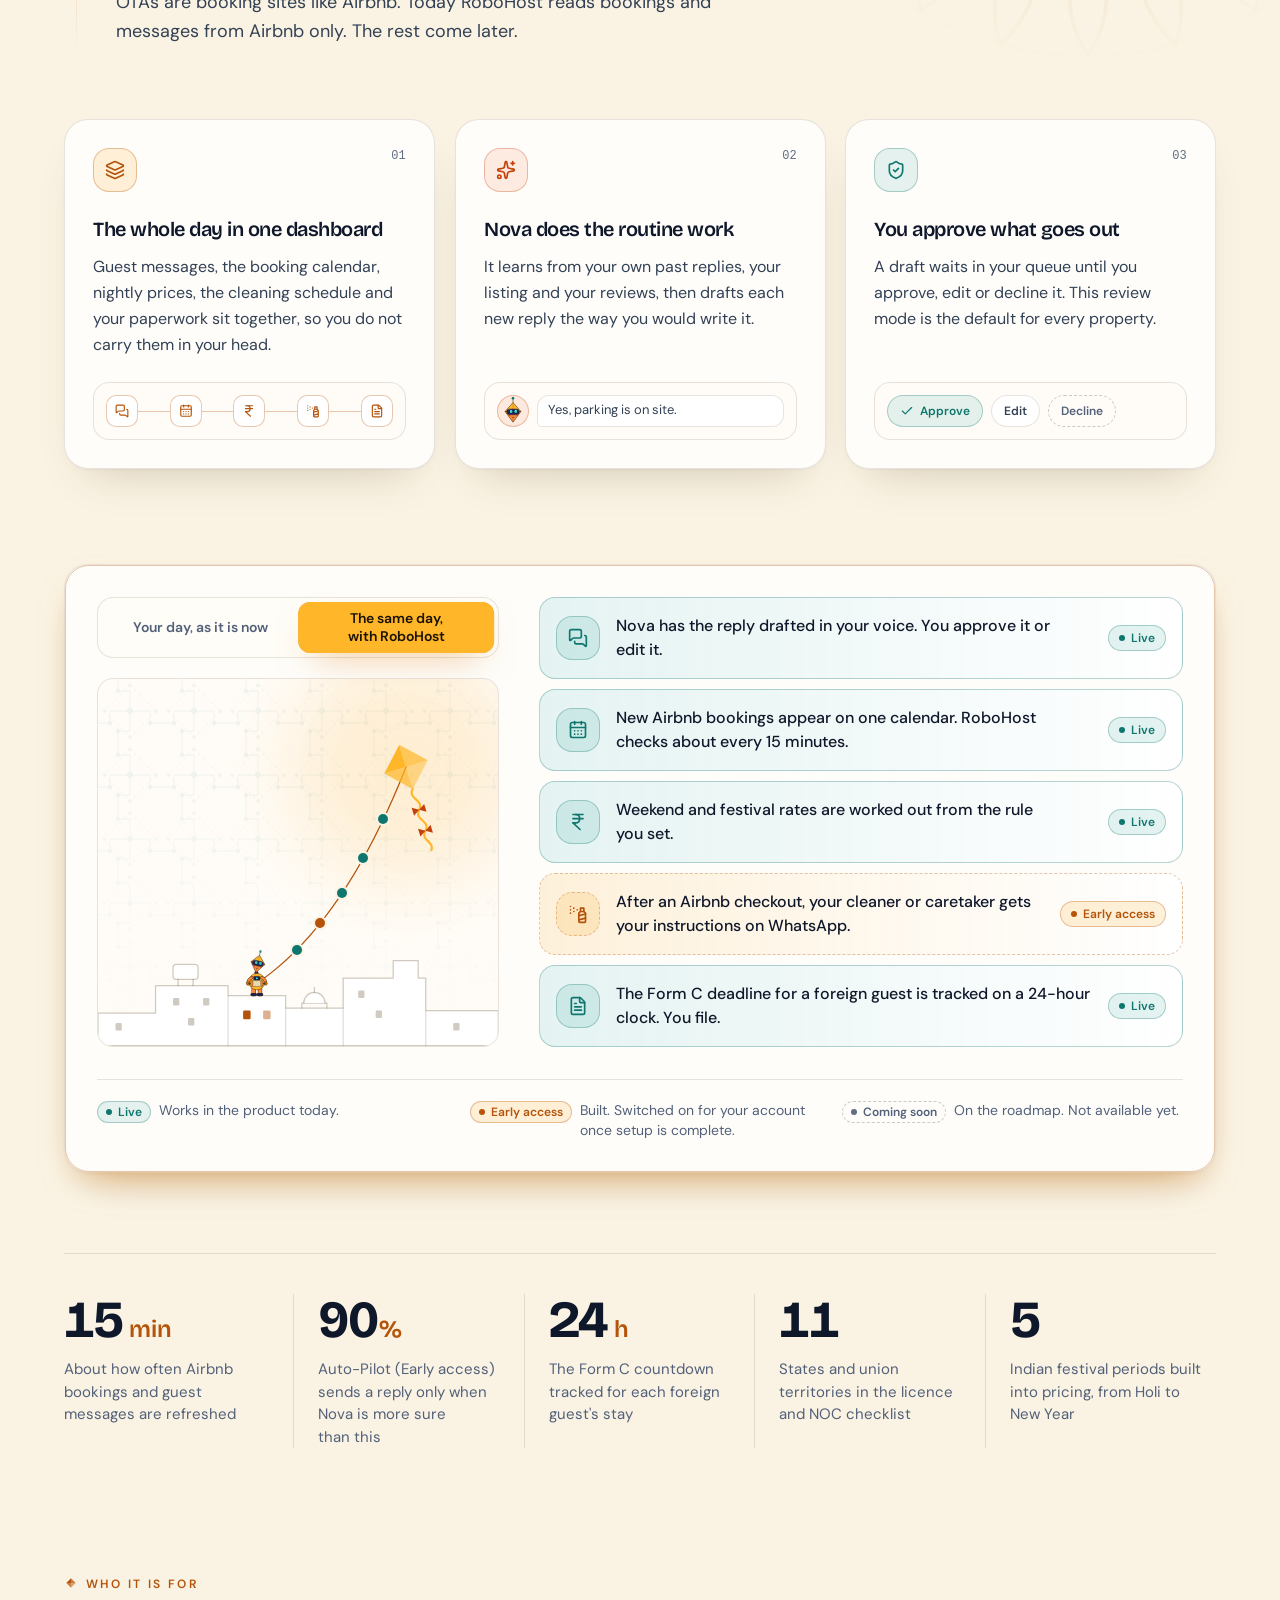
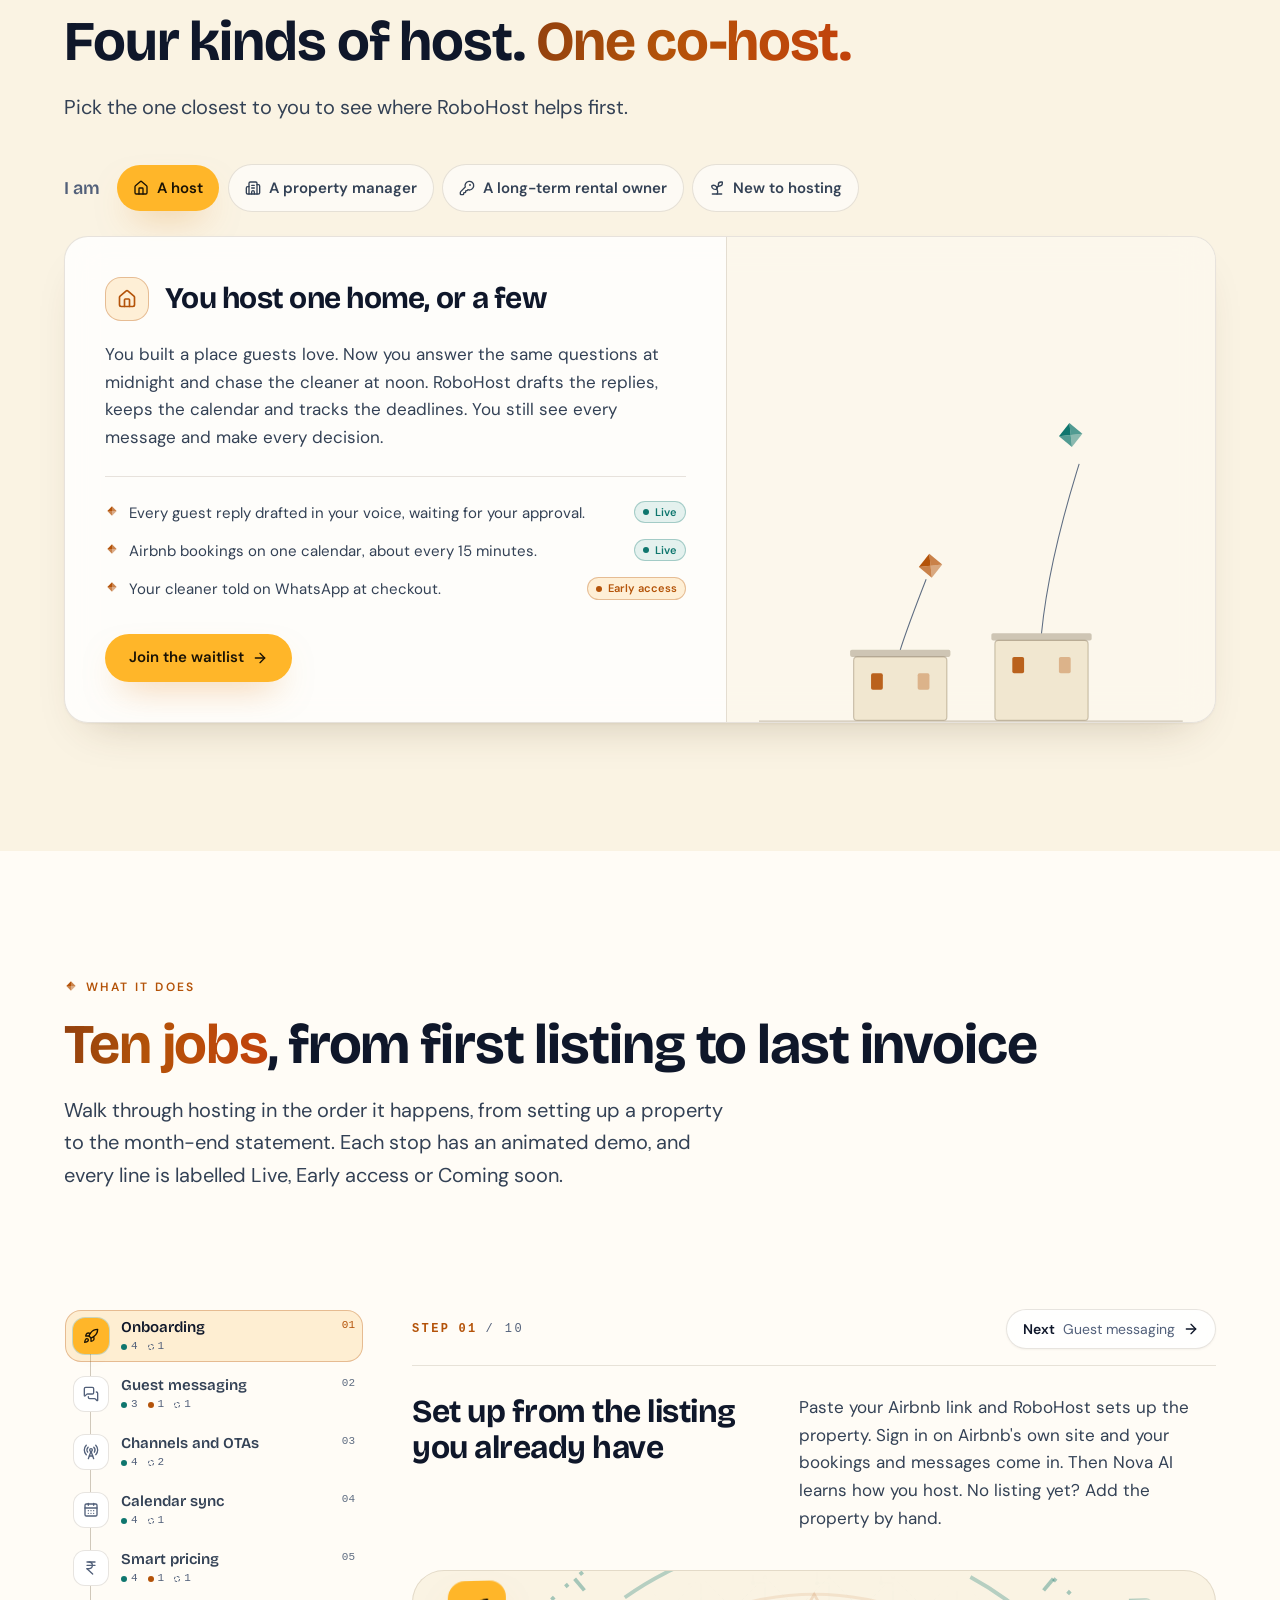
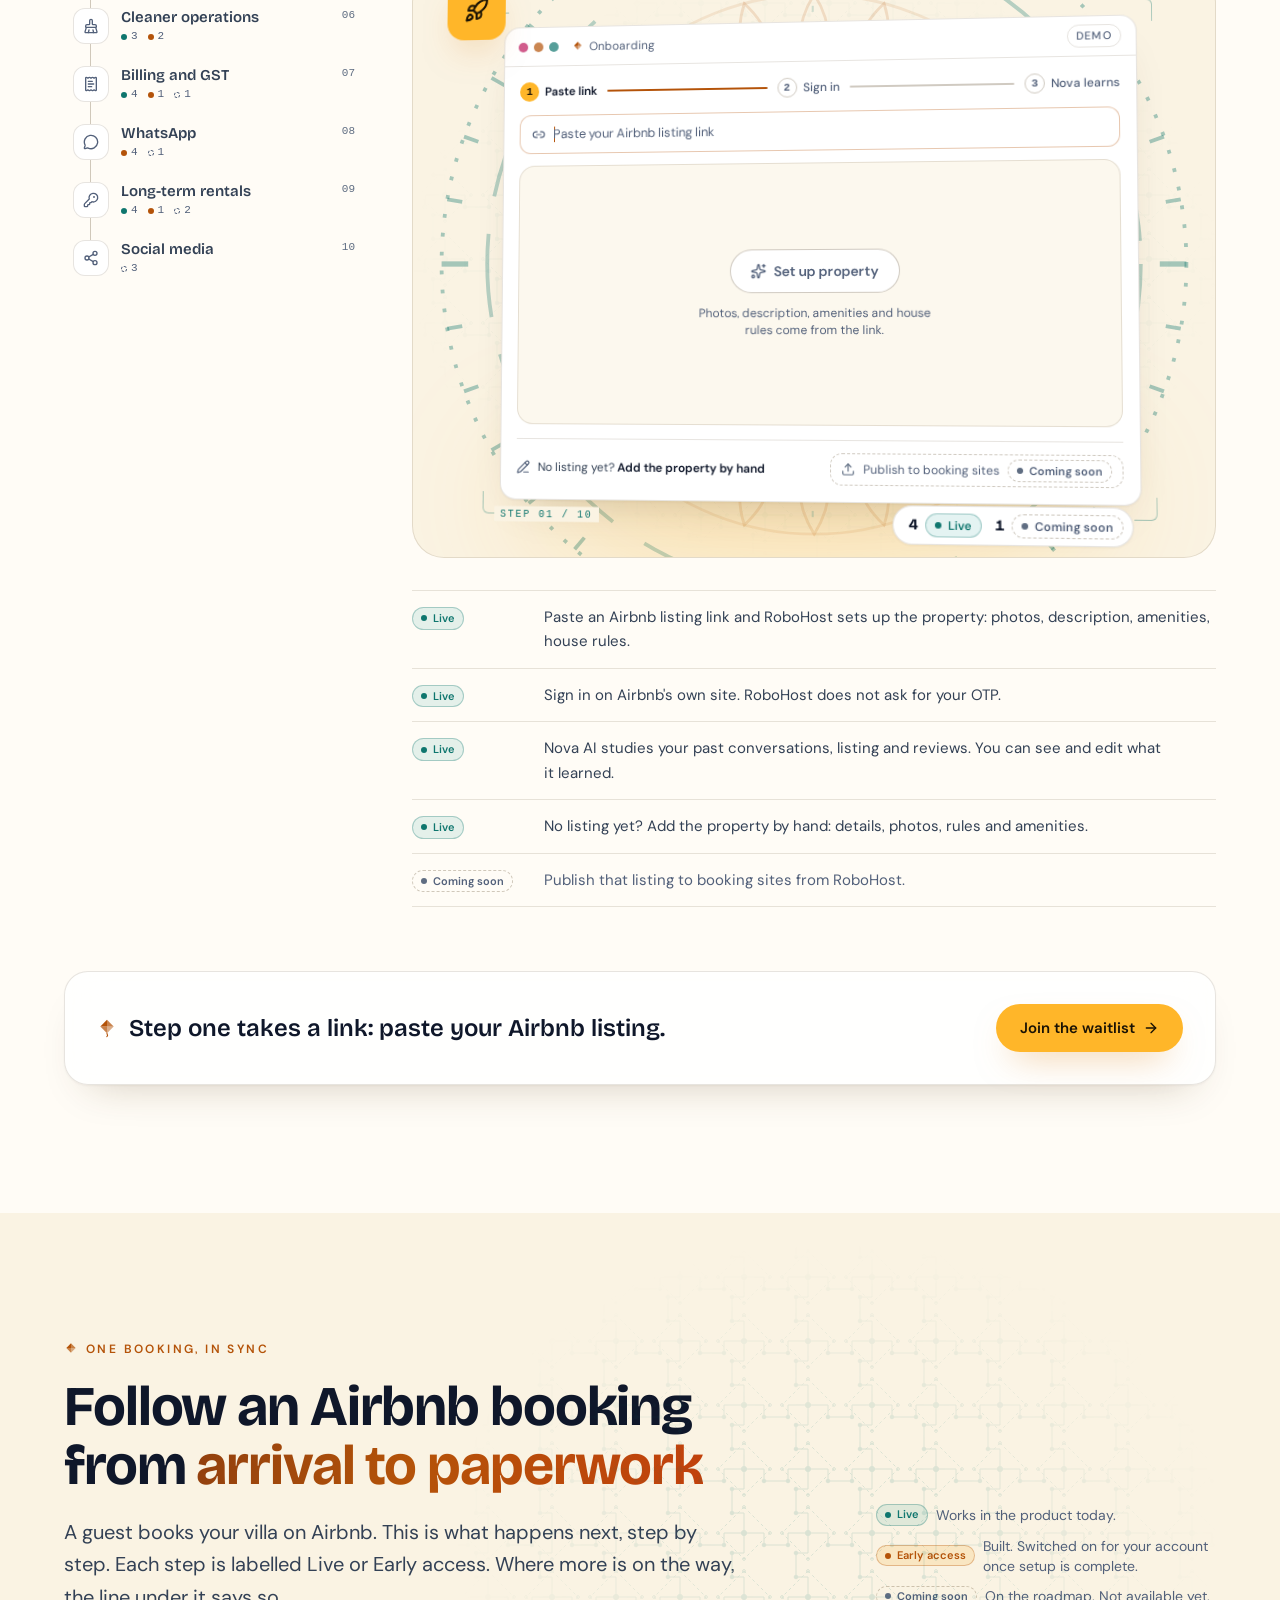
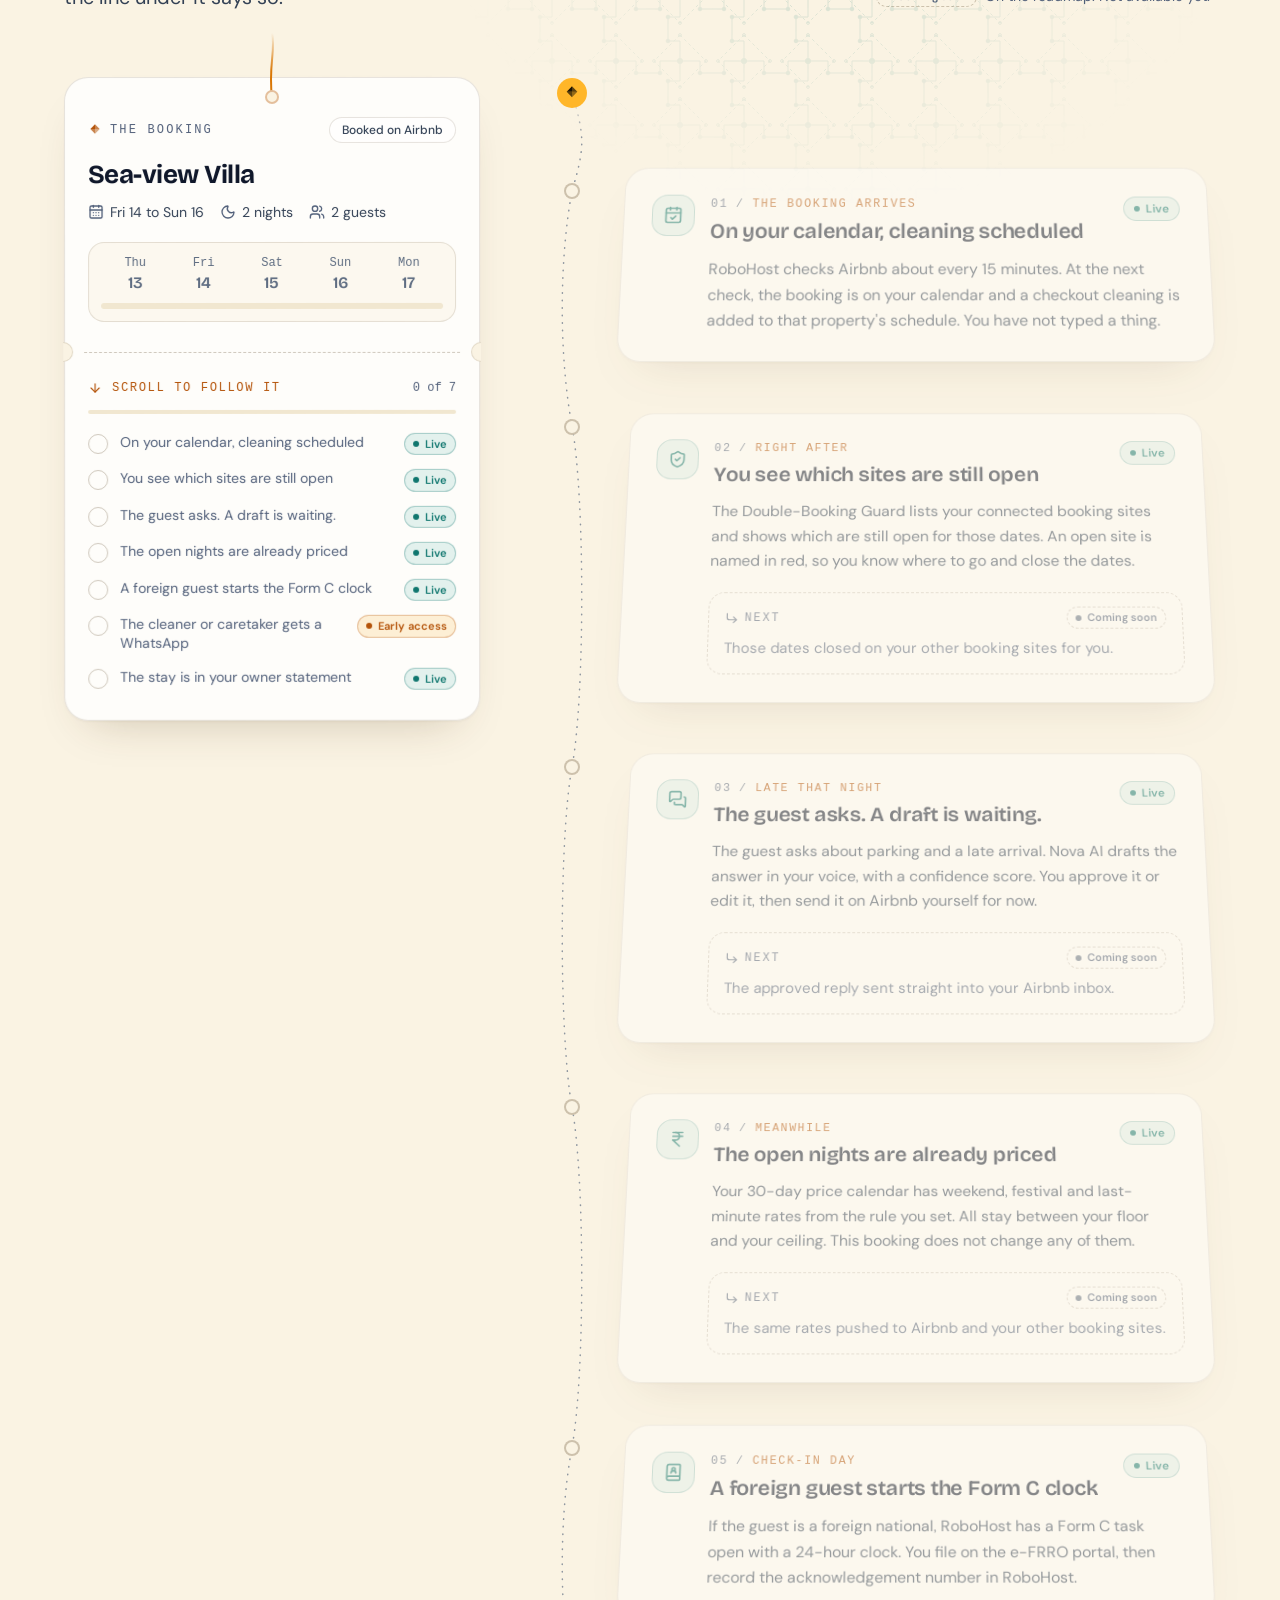
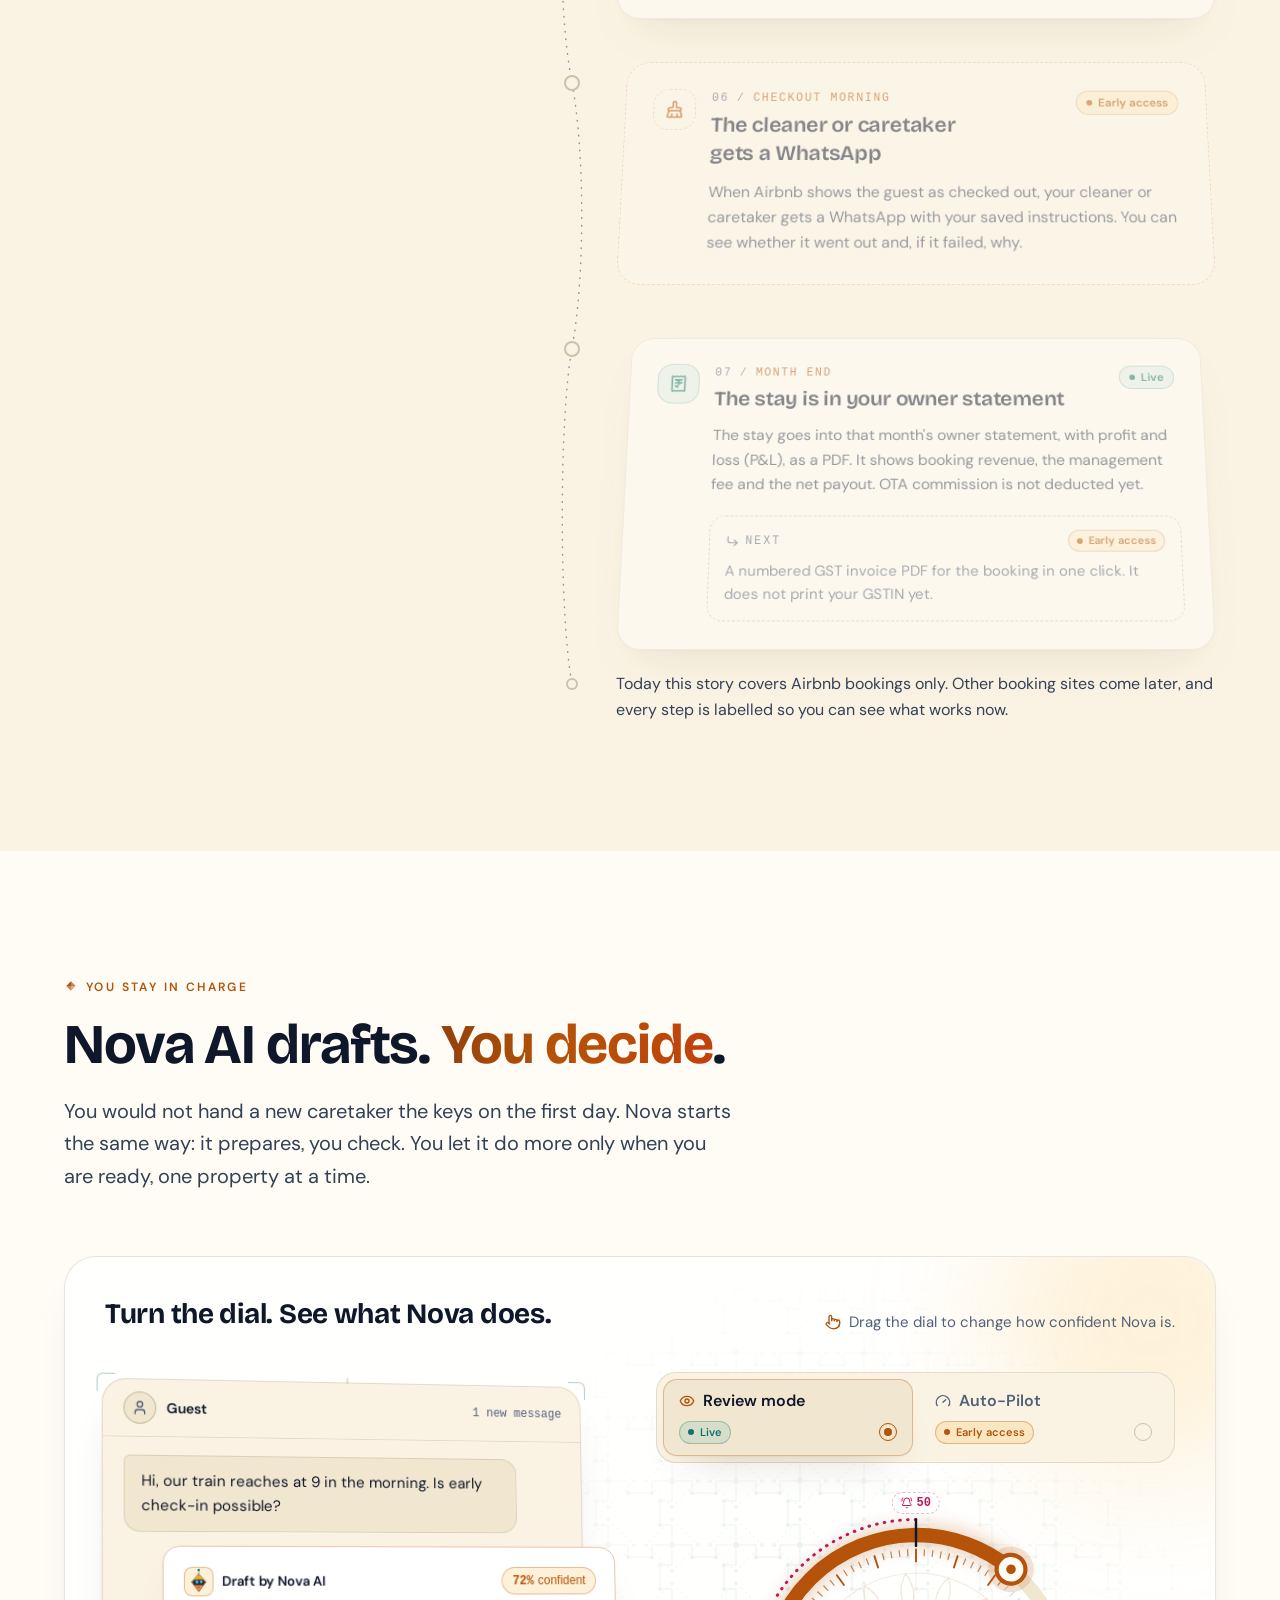
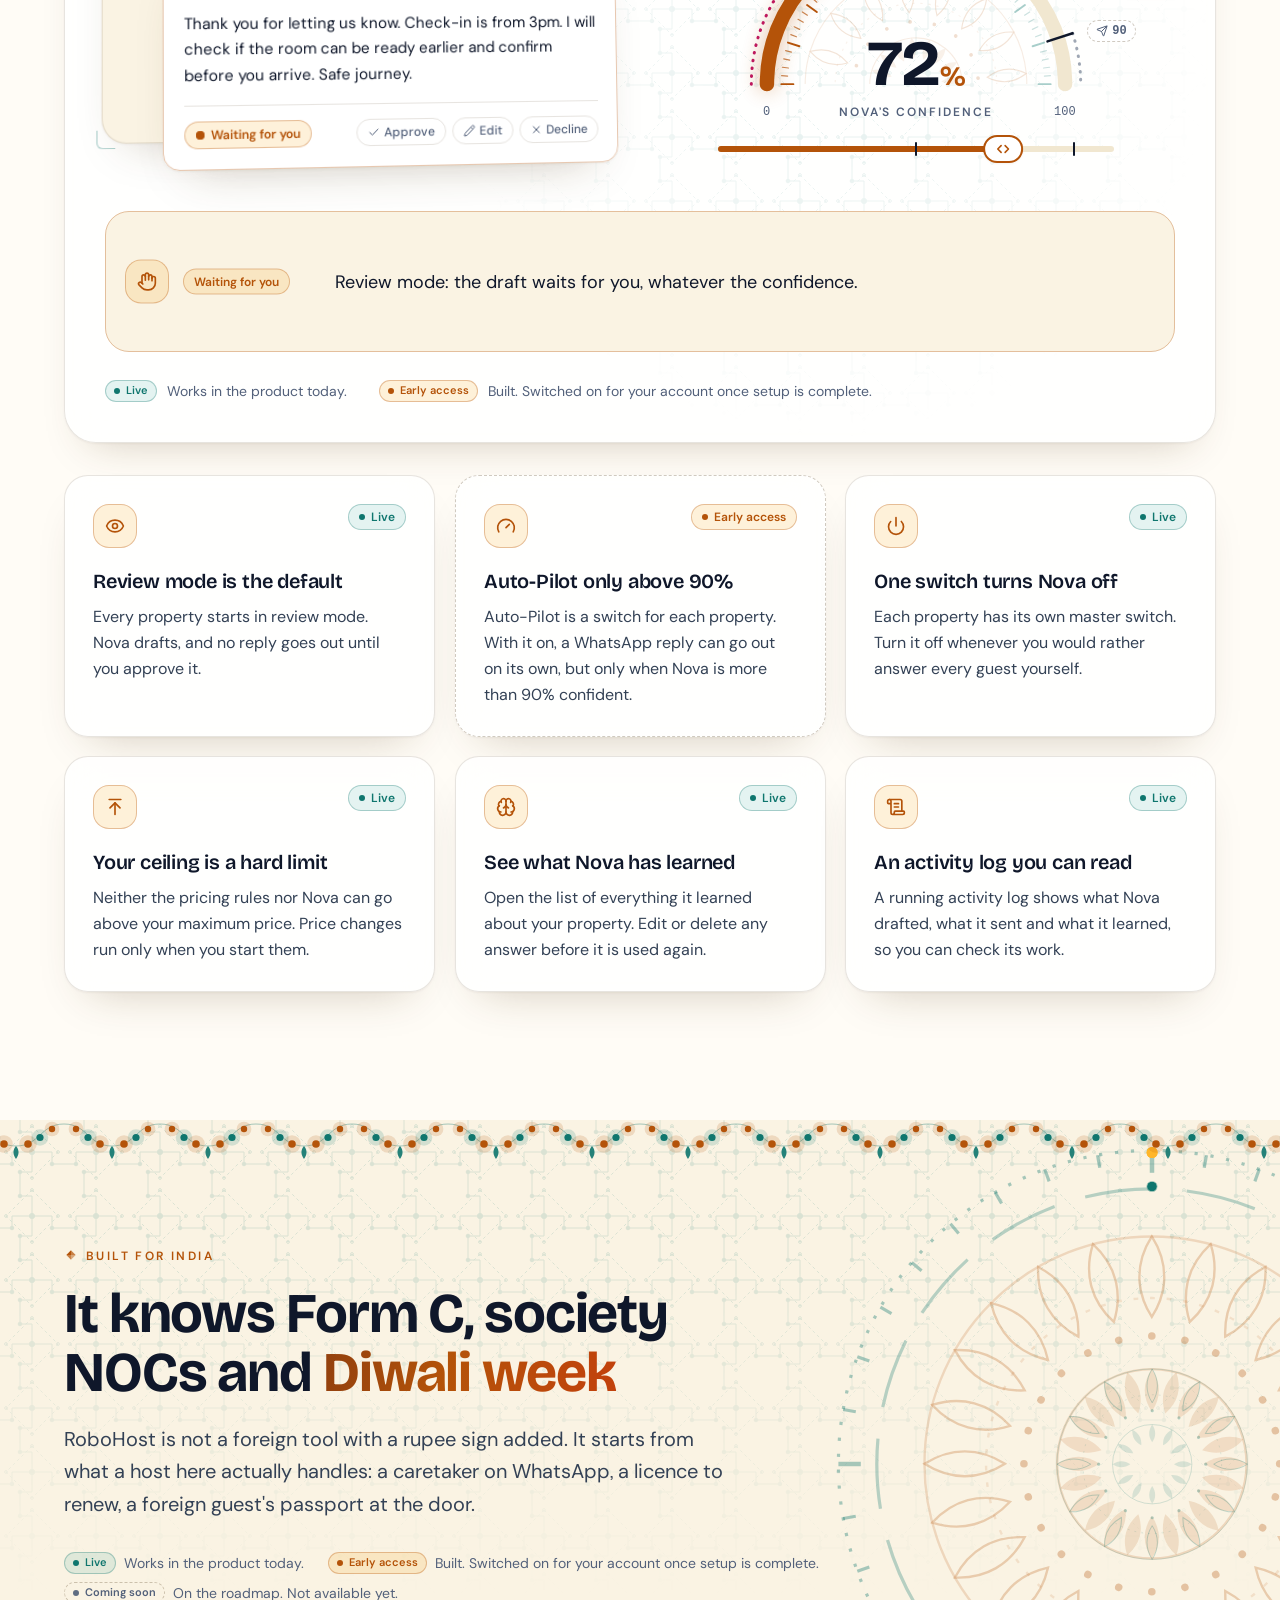
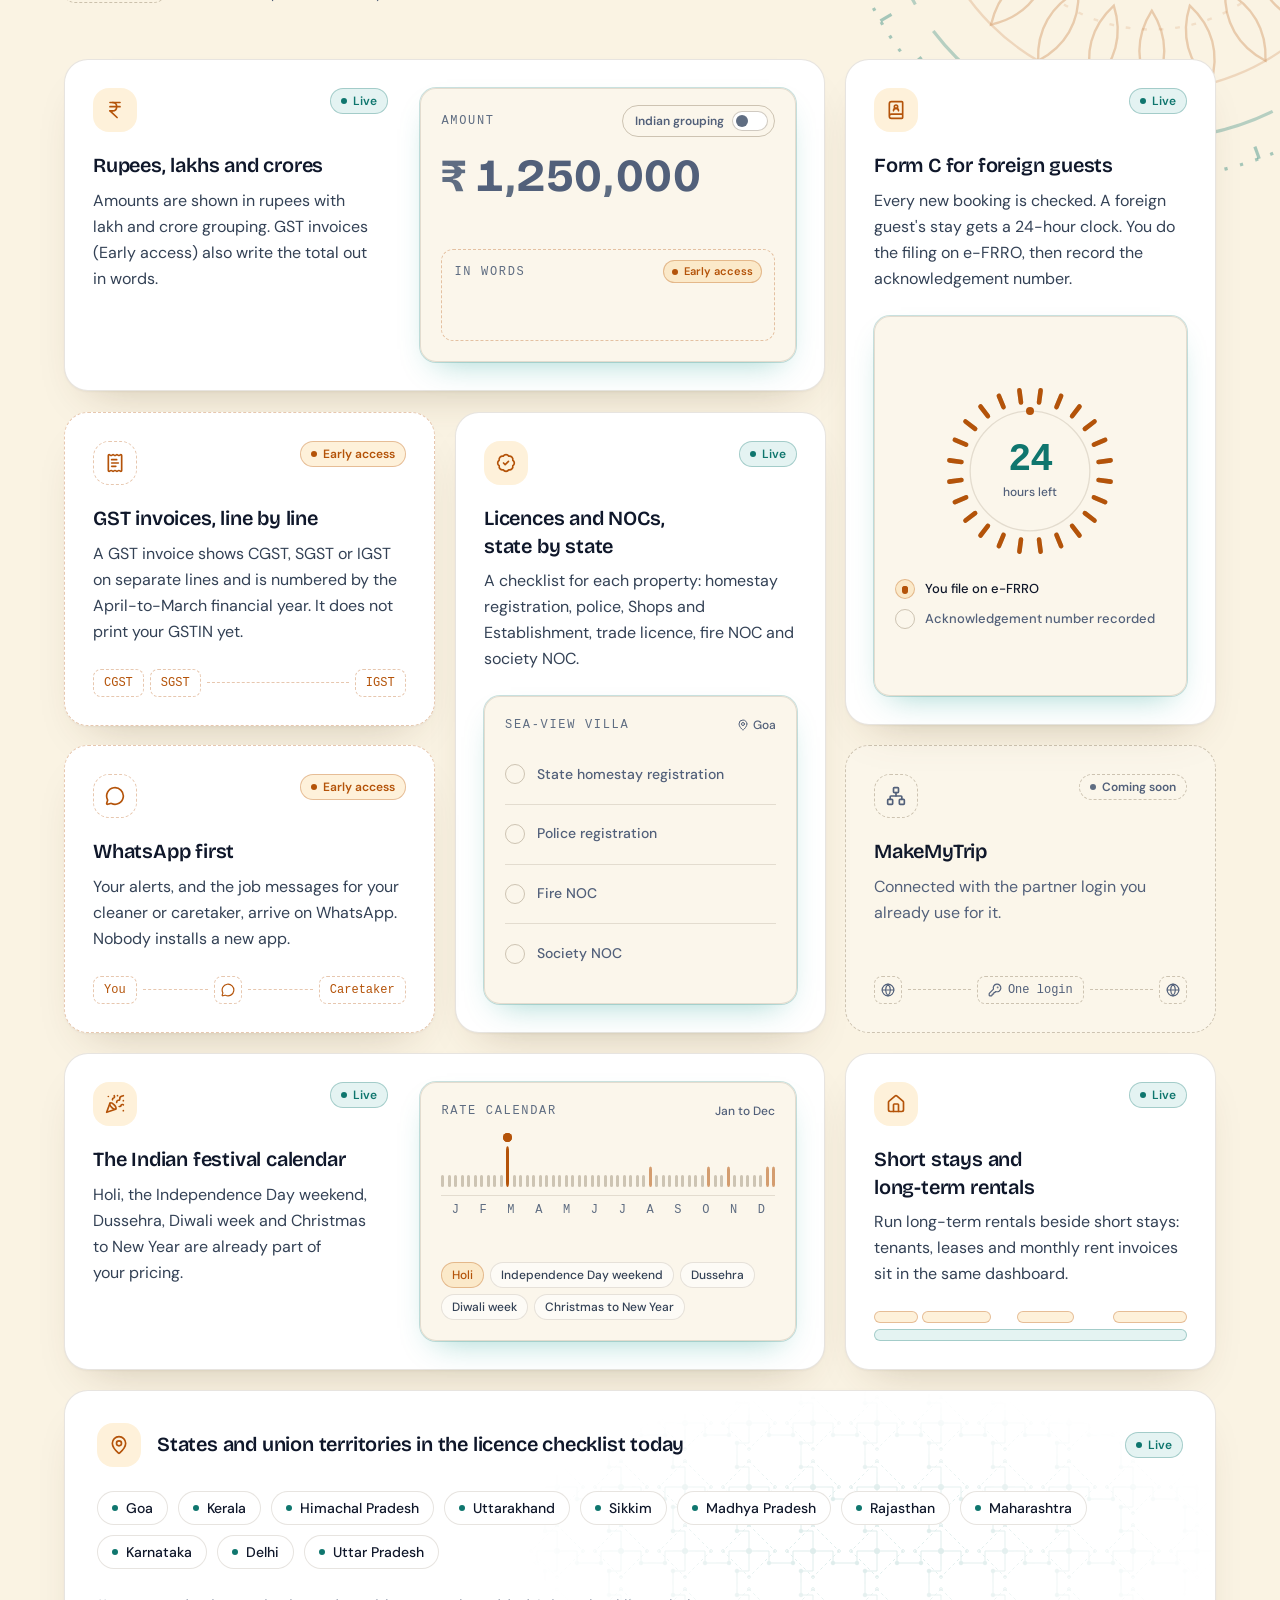
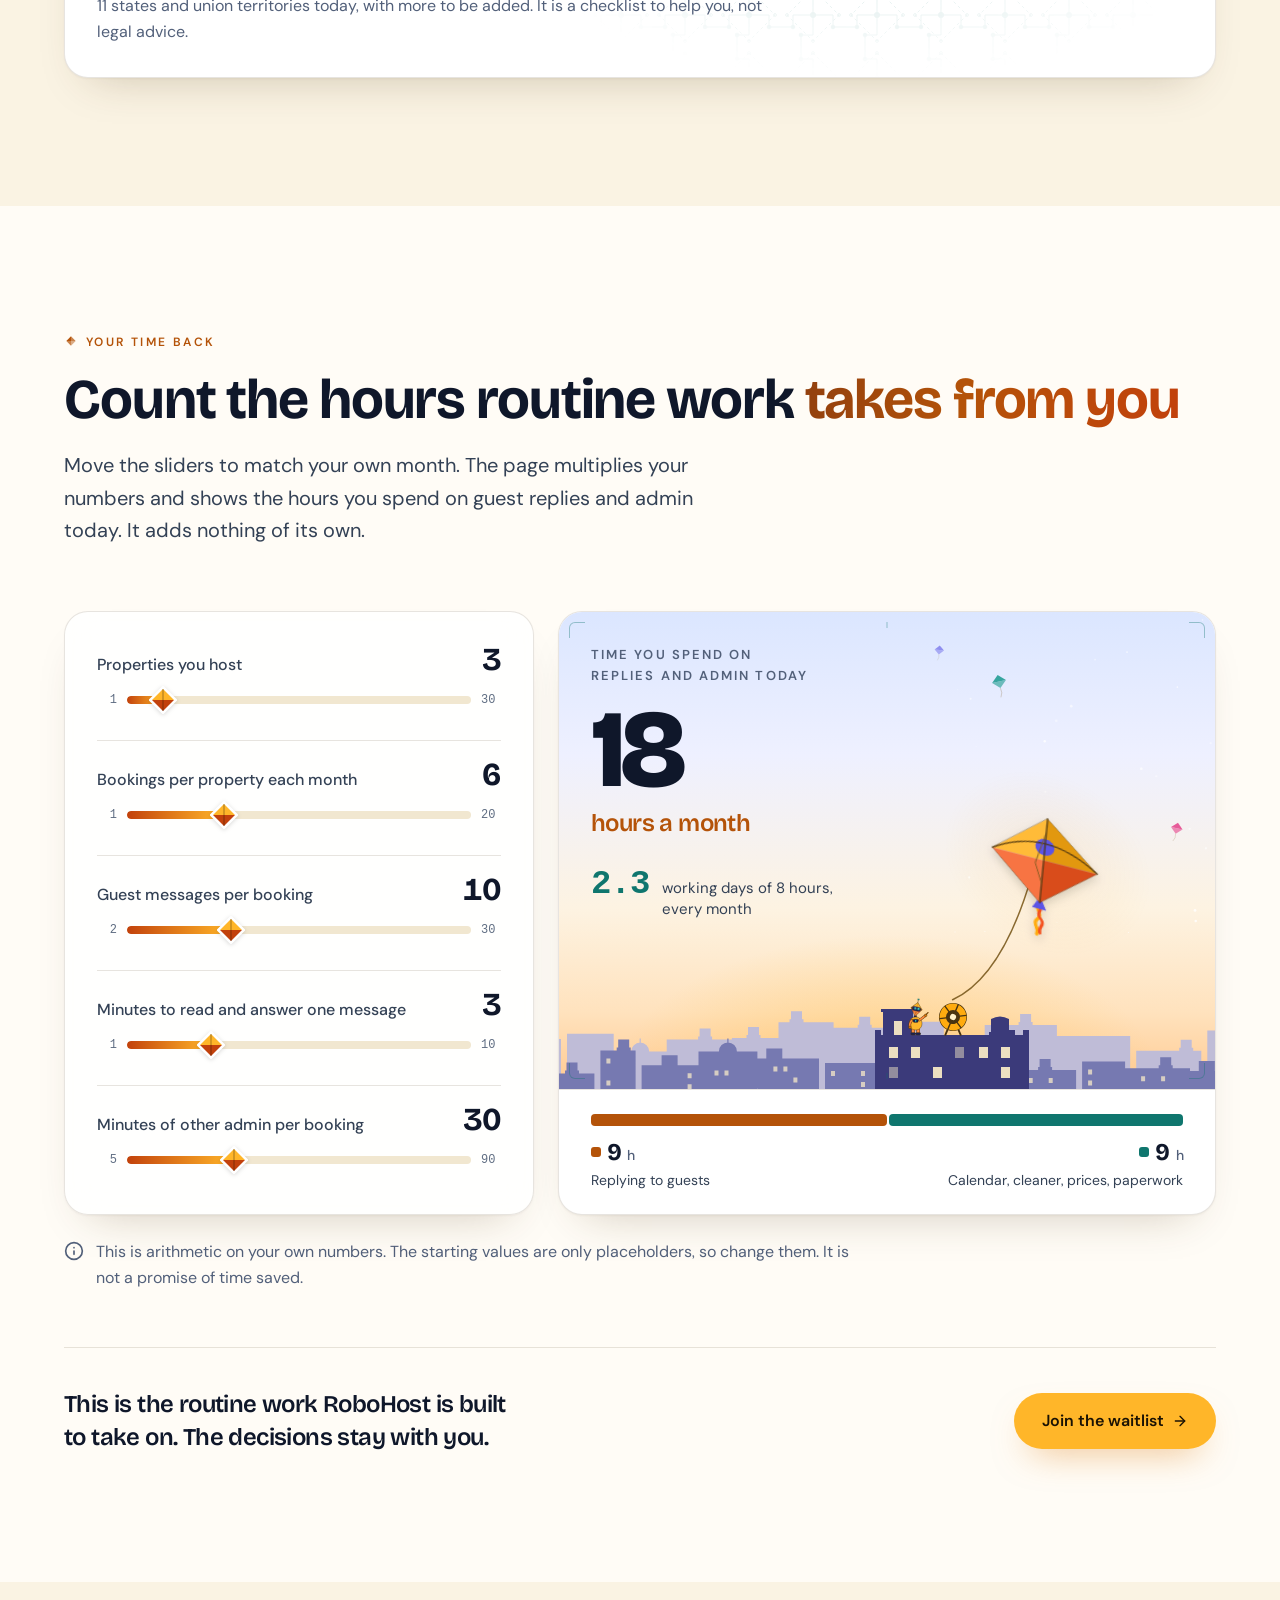
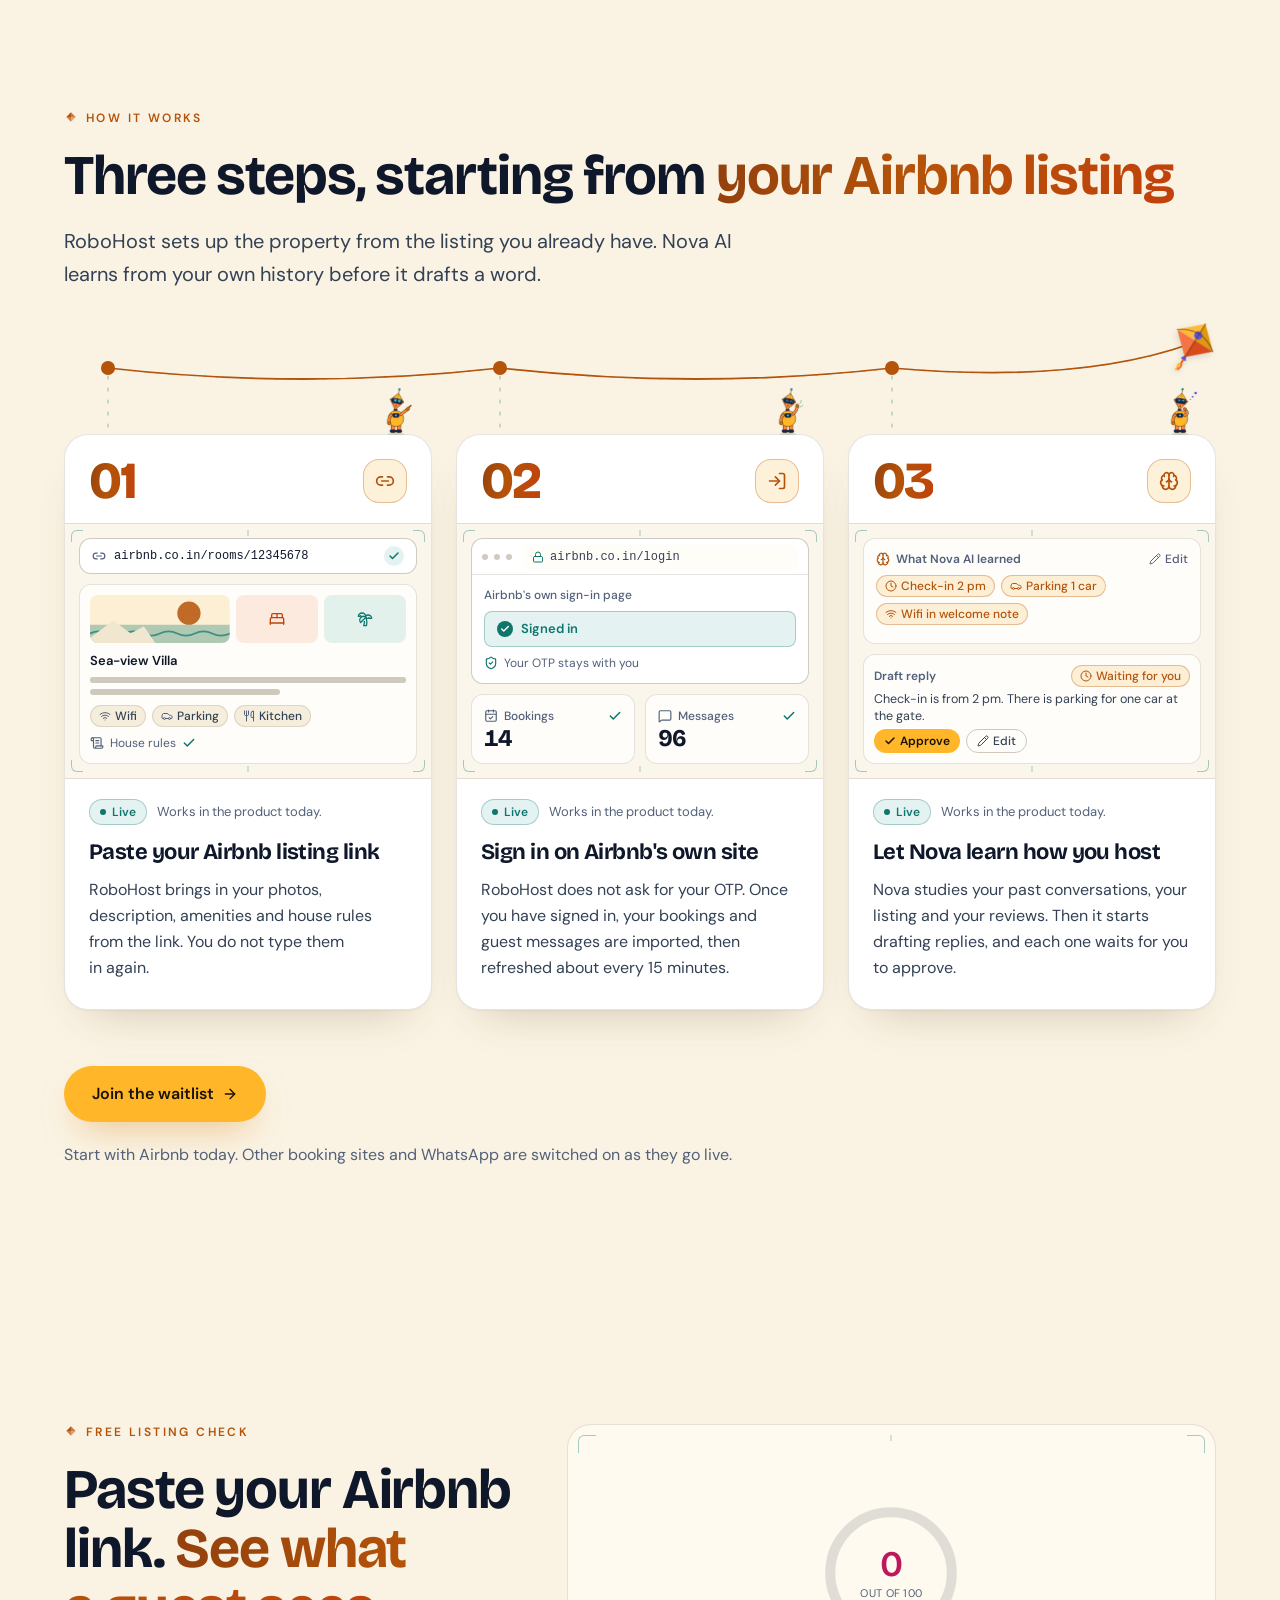
==== commit c54ebcb4: "Deploy RoboHost landing page" ====
--- a/index.html
+++ b/index.html
@@ -4,11 +4,28 @@
     <meta charset="UTF-8" />
     <link rel="icon" type="image/svg+xml" href="/favicon.svg" />
     <meta name="viewport" content="width=device-width, initial-scale=1.0" />
-    <title>RoboHost — Freedom for hosts</title>
+    <title>RoboHost — Opens this Diwali · Join the waitlist</title>
     <meta
       name="description"
-      content="RoboHost is the AI co-host for Indian homestays and short-stay rentals: guest messaging, OTA operations, calendar and price sync, cleaning, billing and GST, all run from WhatsApp."
+      content="RoboHost is the AI co-host for Indian homestays and short-stay rentals: guest messaging, OTA operations, calendar and price sync, cleaning, billing and GST, all run from WhatsApp. Opens this Diwali, Sunday 8 November."
     />
+    <!-- Share previews (WhatsApp, LinkedIn, X) for the Diwali waitlist's share link,
+         robohost.co.in/?ref=<code>#waitlist. The image is public/og-diwali.jpg, kept under
+         300 KB because WhatsApp drops larger previews. When the launch is over, put the
+         title and description back to the evergreen ones and swap the image. -->
+    <meta property="og:type" content="website" />
+    <meta property="og:site_name" content="RoboHost" />
+    <meta property="og:url" content="https://robohost.co.in/" />
+    <meta property="og:title" content="RoboHost opens this Diwali. Join the waitlist." />
+    <meta property="og:description" content="The AI co-host for India's homestays and rentals: guest replies, one calendar, GST and Form C. Opens Sunday 8 November." />
+    <meta property="og:image" content="https://robohost.co.in/og-diwali.jpg" />
+    <meta property="og:image:width" content="1200" />
+    <meta property="og:image:height" content="630" />
+    <meta property="og:image:alt" content="RoboHost opens this Diwali: a lit diya under strings of fairy lights, with a Join the waitlist button." />
+    <meta name="twitter:card" content="summary_large_image" />
+    <meta name="twitter:title" content="RoboHost opens this Diwali. Join the waitlist." />
+    <meta name="twitter:description" content="The AI co-host for India's homestays and rentals. Opens Sunday 8 November." />
+    <meta name="twitter:image" content="https://robohost.co.in/og-diwali.jpg" />
     <!-- Phase 43 landing faces: Bricolage Grotesque (display), DM Sans (body) and Tiro
          Devanagari Hindi (the one Hindi accent line). Only the landing page uses them, and
          a browser fetches a font file only once something on screen asks for it. -->
@@ -40,8 +57,8 @@
         }
       })()
     </script>
-    <script type="module" crossorigin src="/assets/site-K1JWmCBP.js"></script>
-    <link rel="stylesheet" crossorigin href="/assets/site-DB7vxCC0.css">
+    <script type="module" crossorigin src="/assets/site-0xqidv7L.js"></script>
+    <link rel="stylesheet" crossorigin href="/assets/src-DTPCVcji.css">
   </head>
   <body>
     <div id="root"></div>
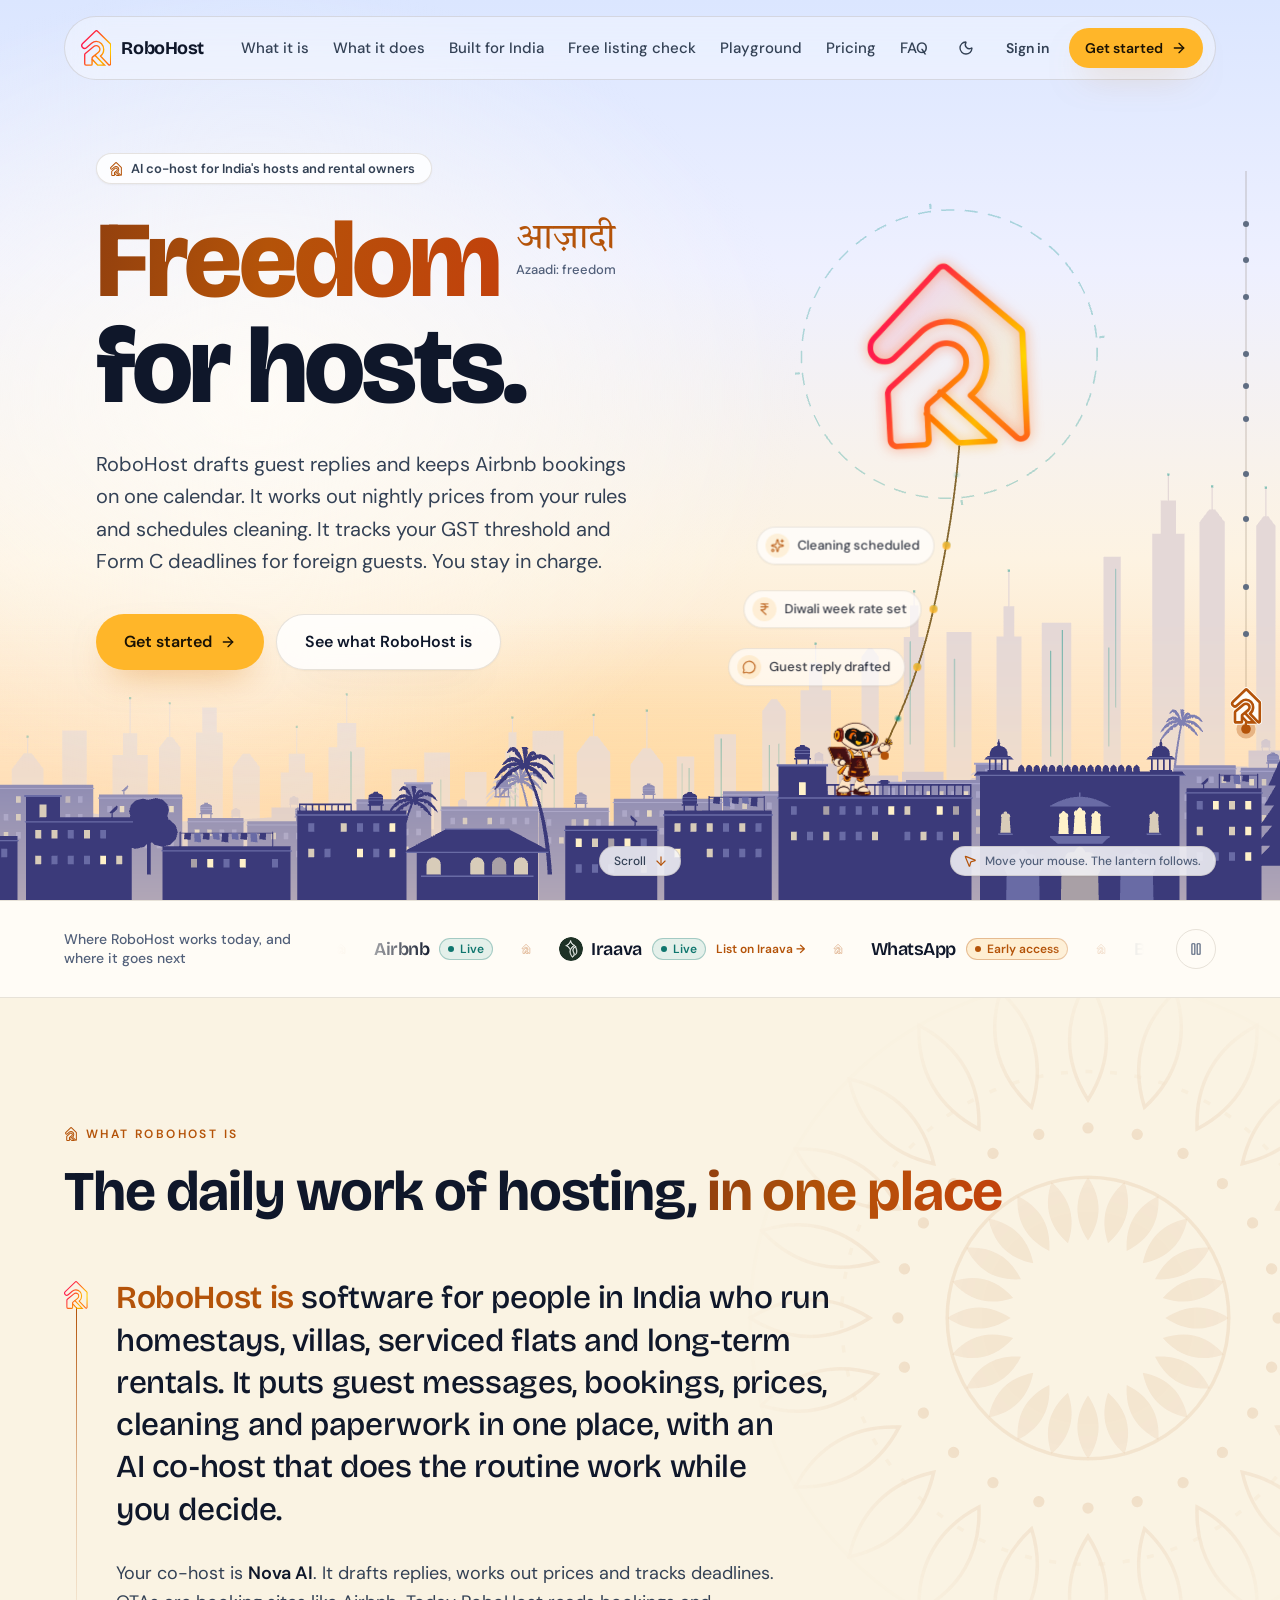
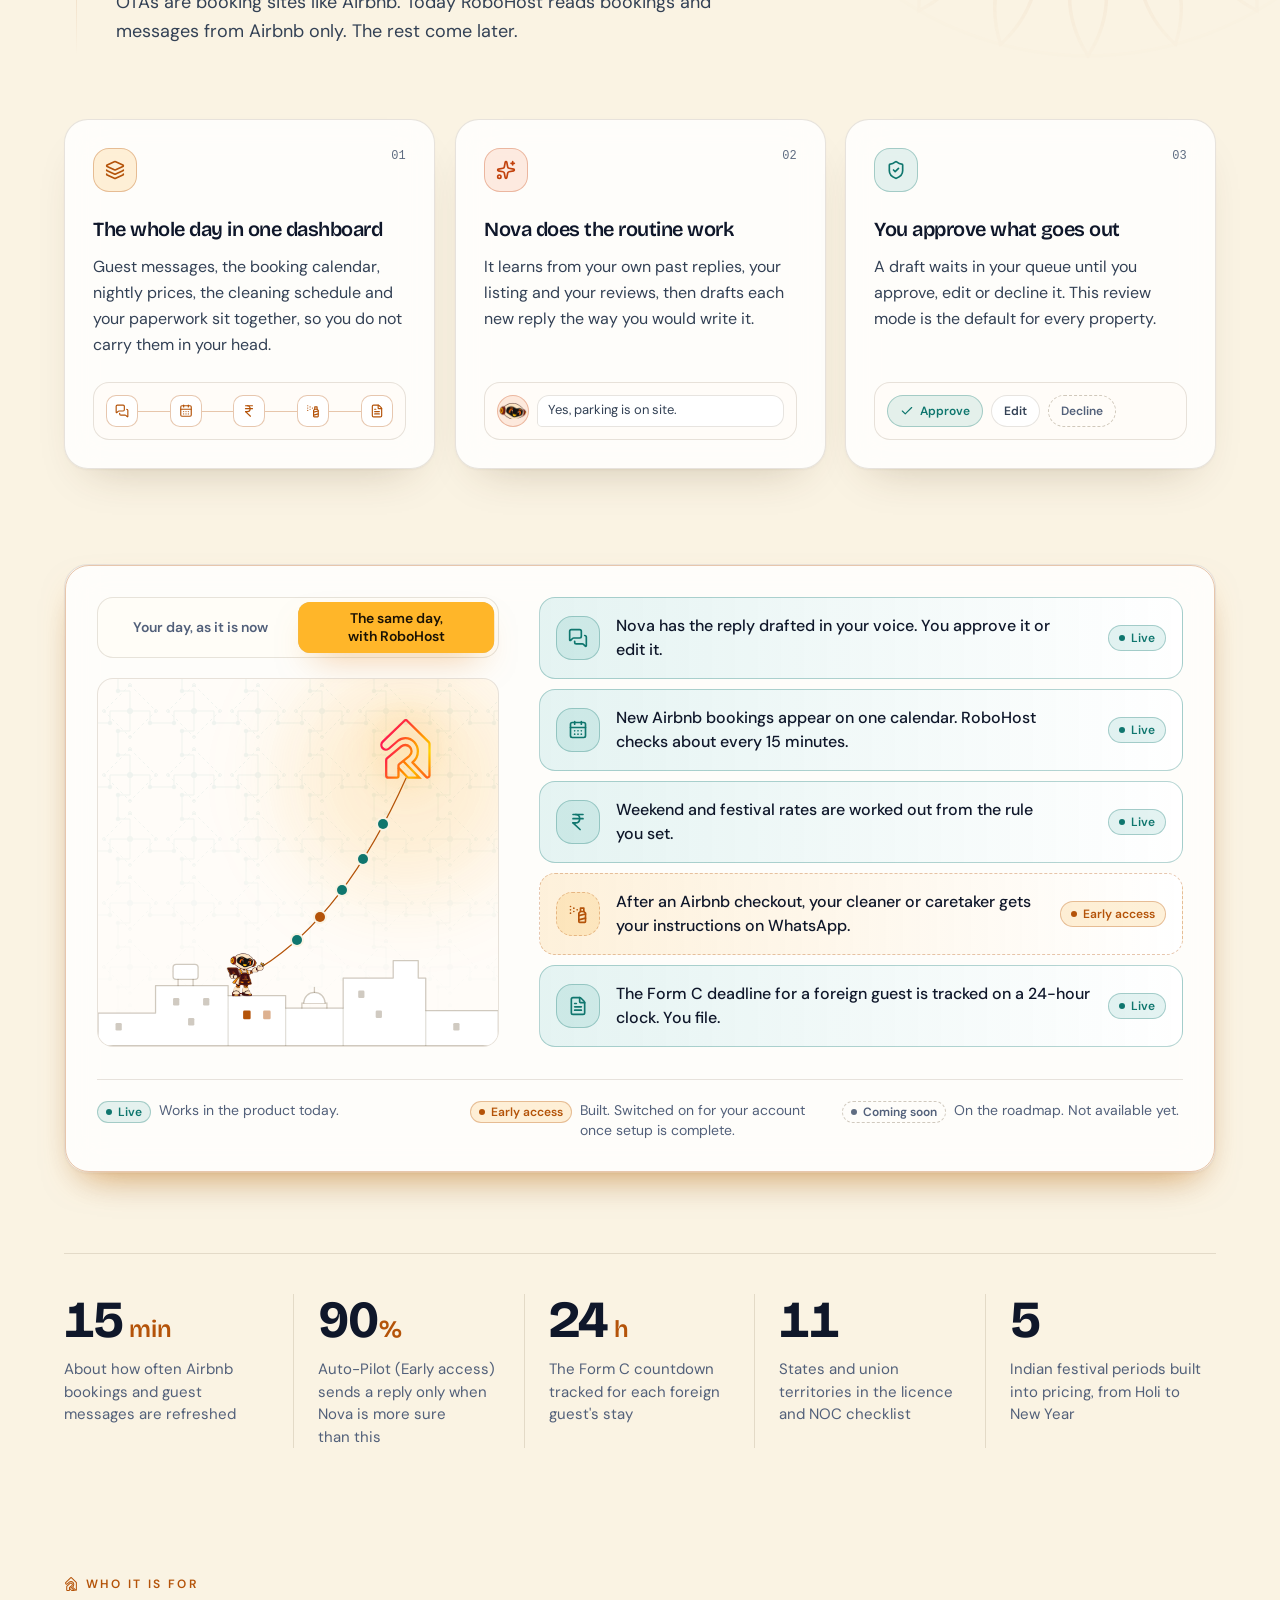
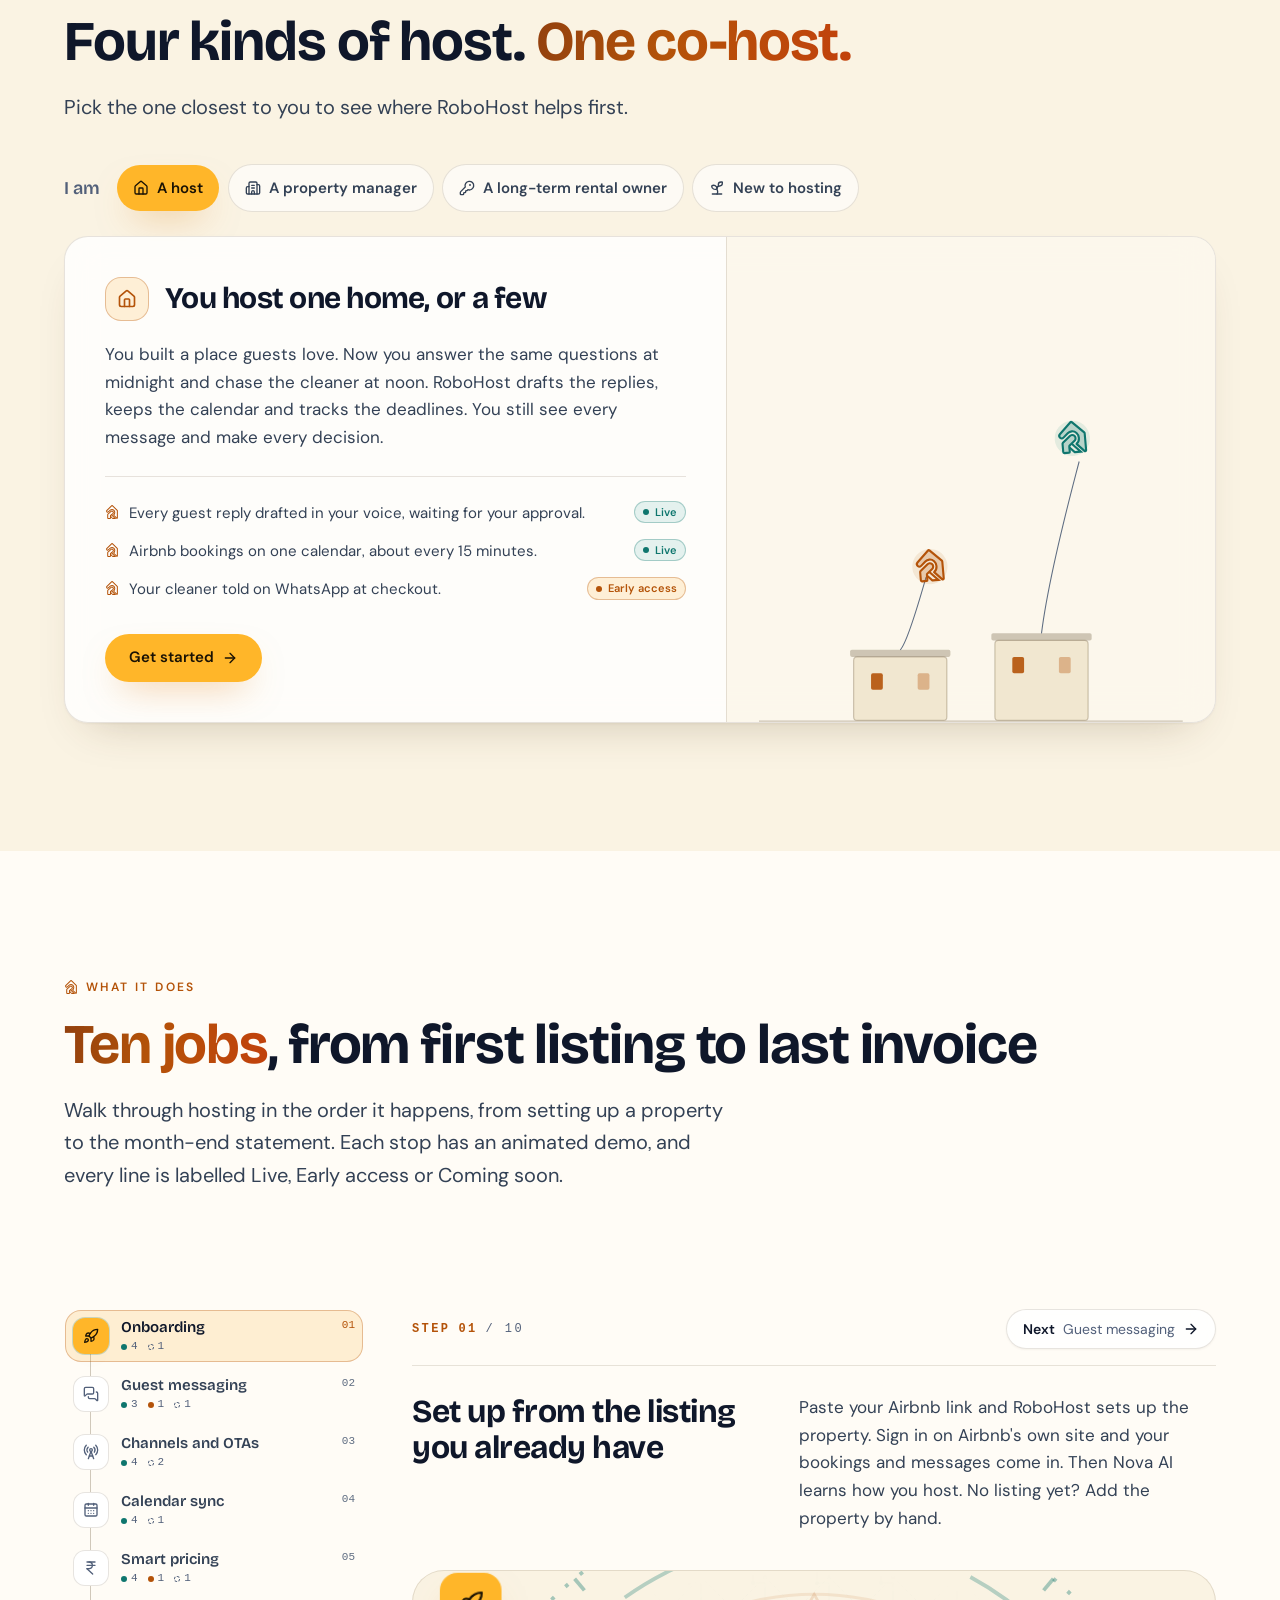
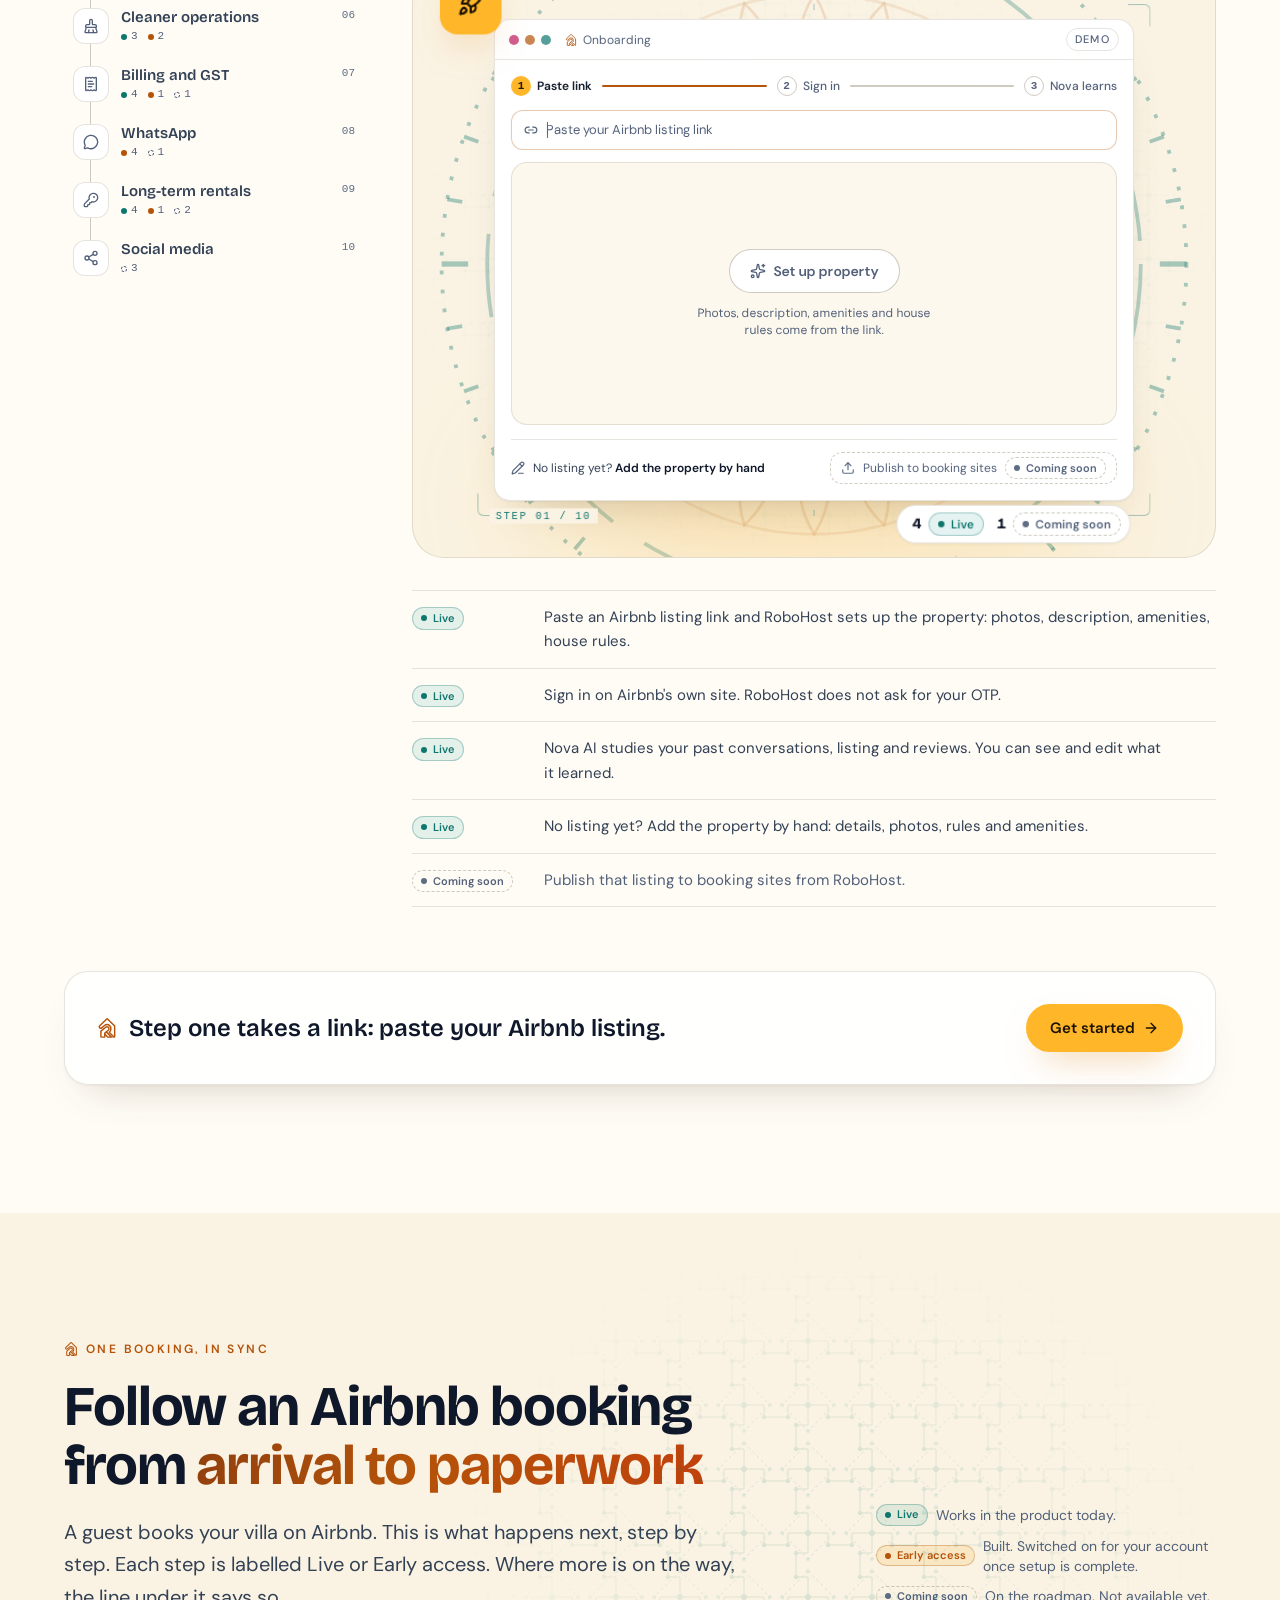
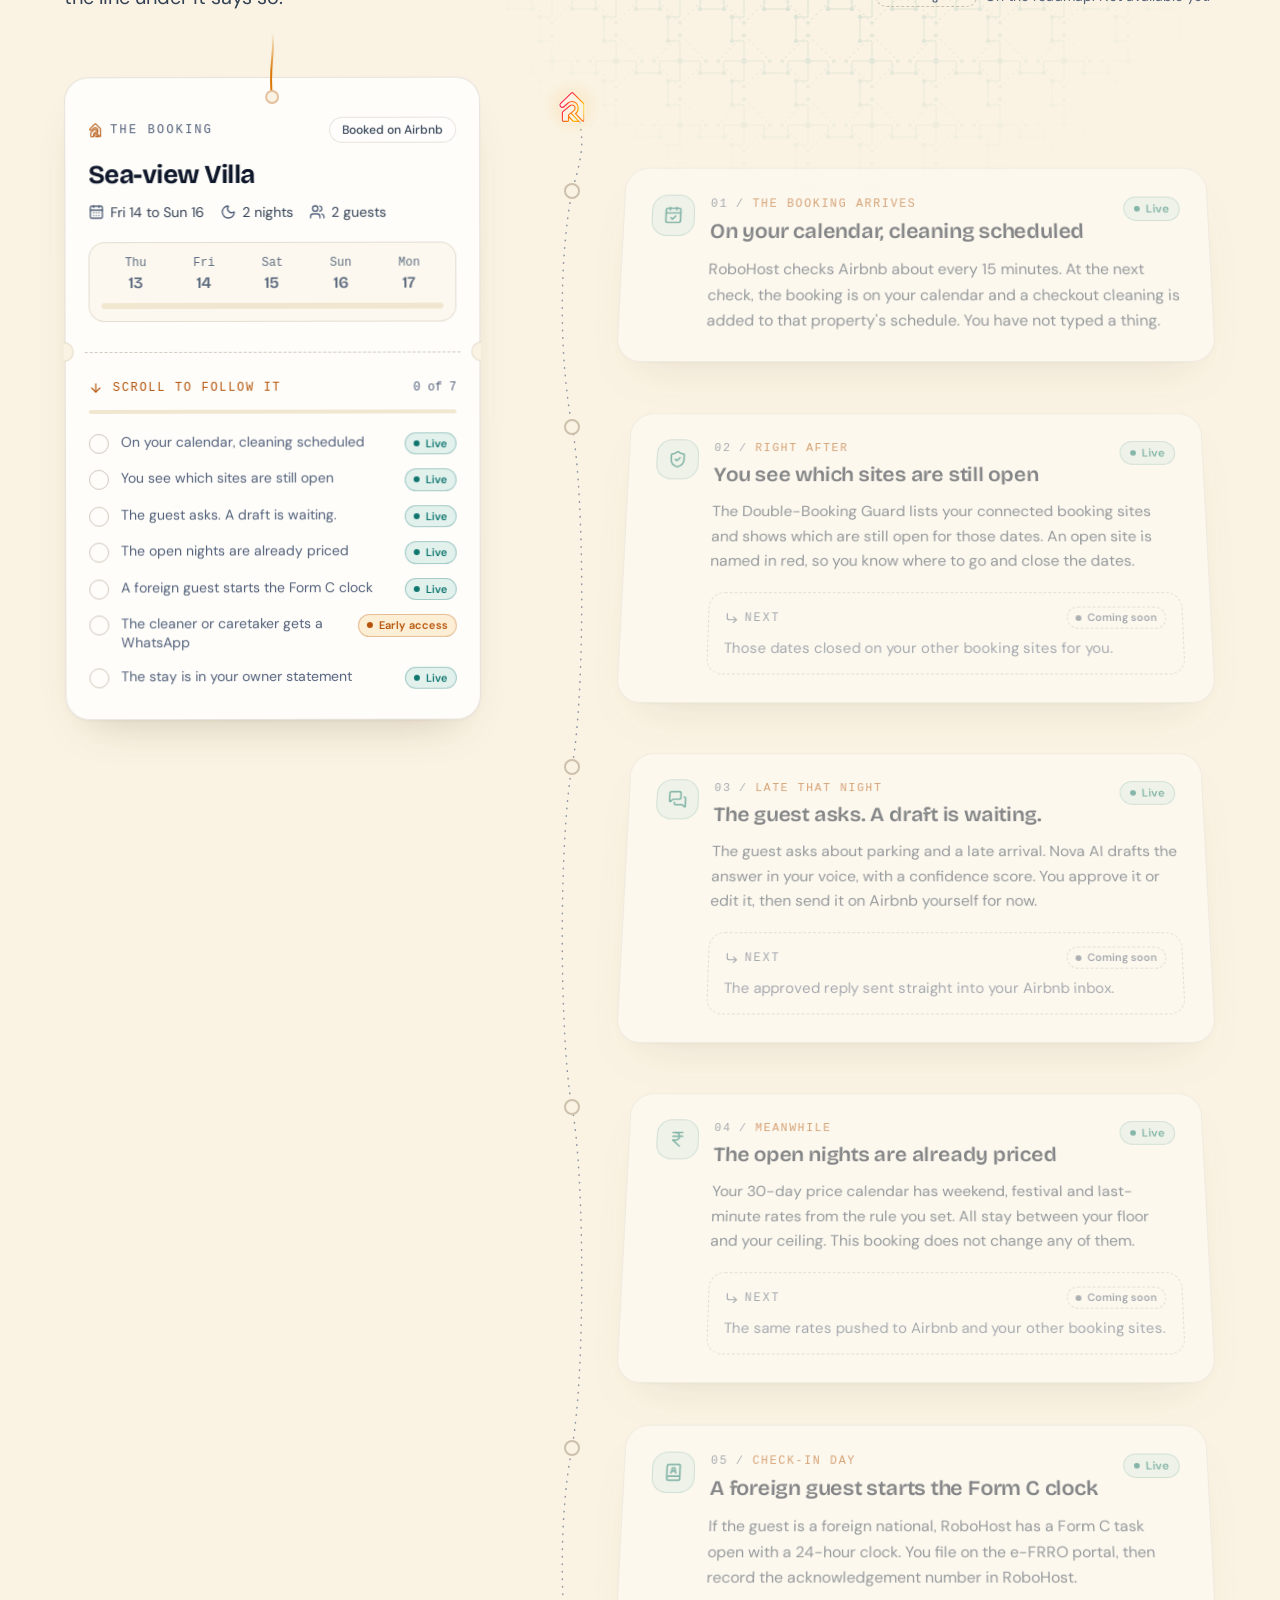
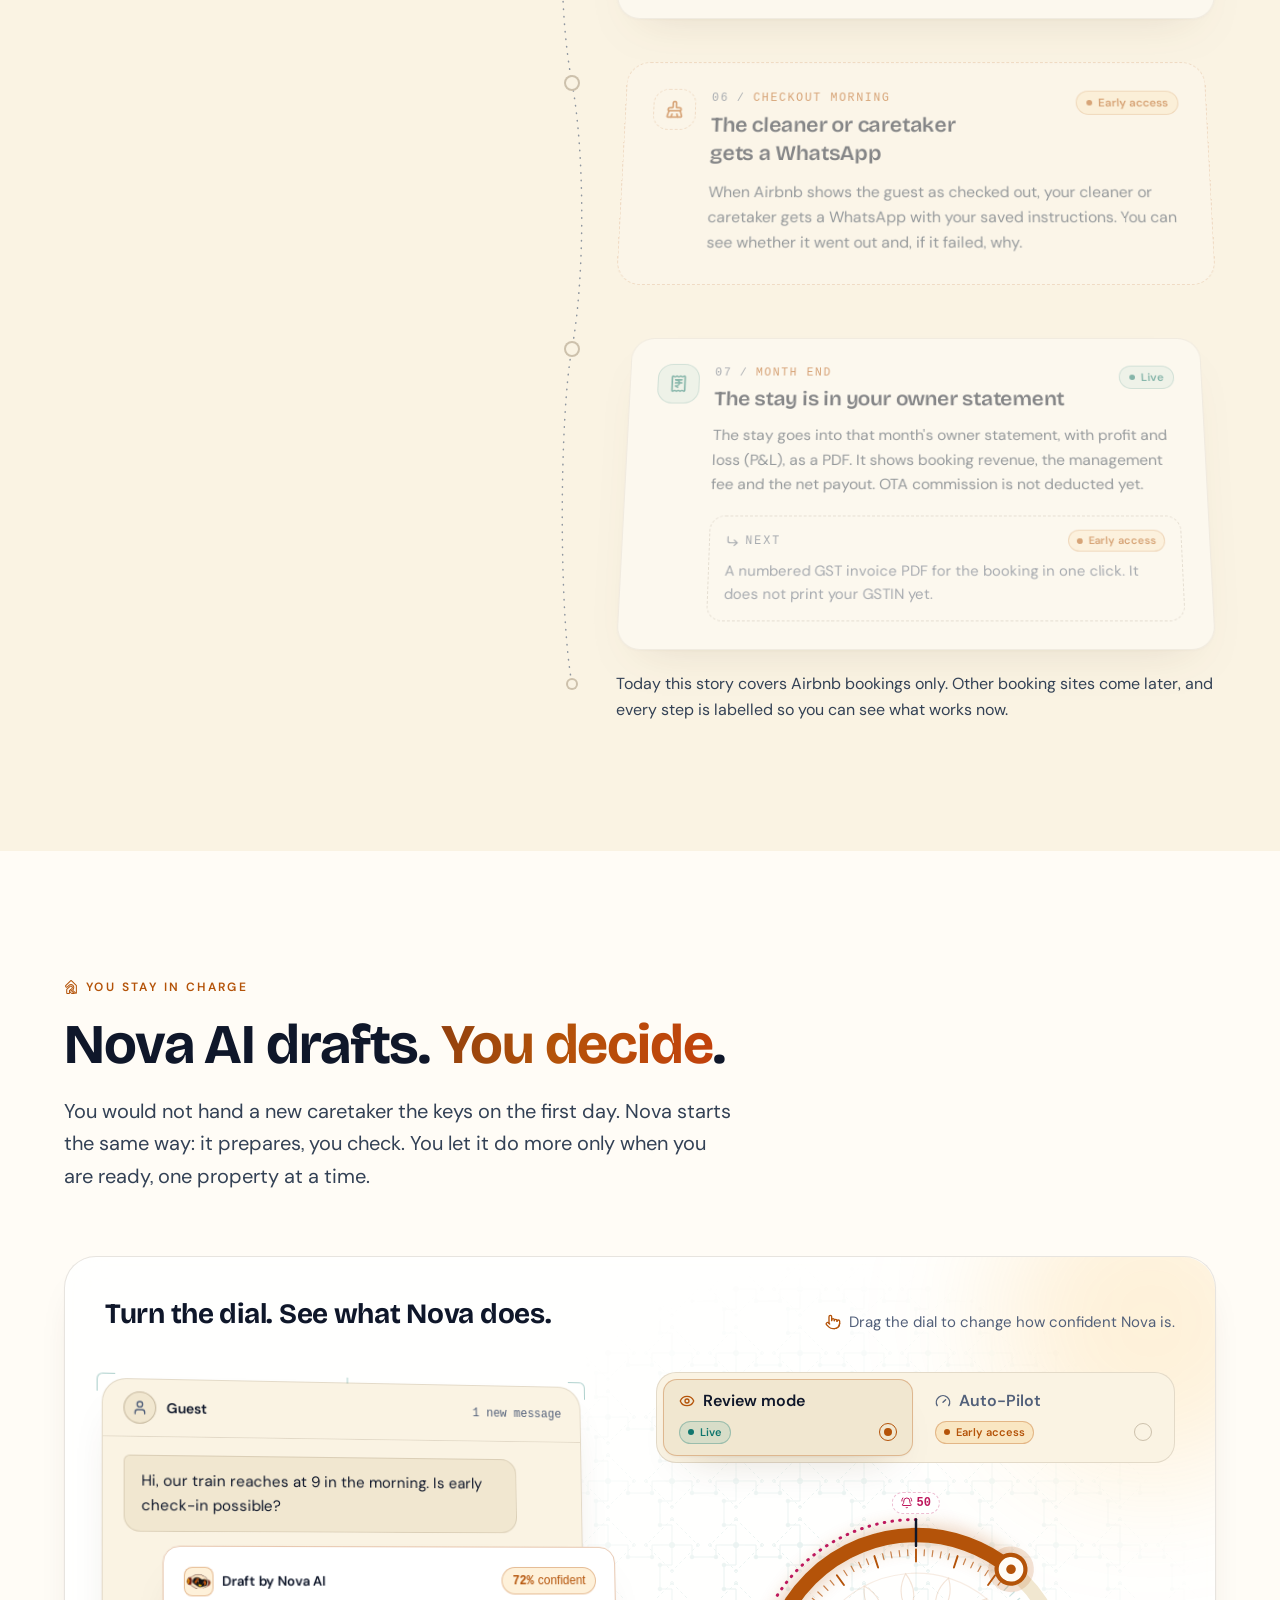
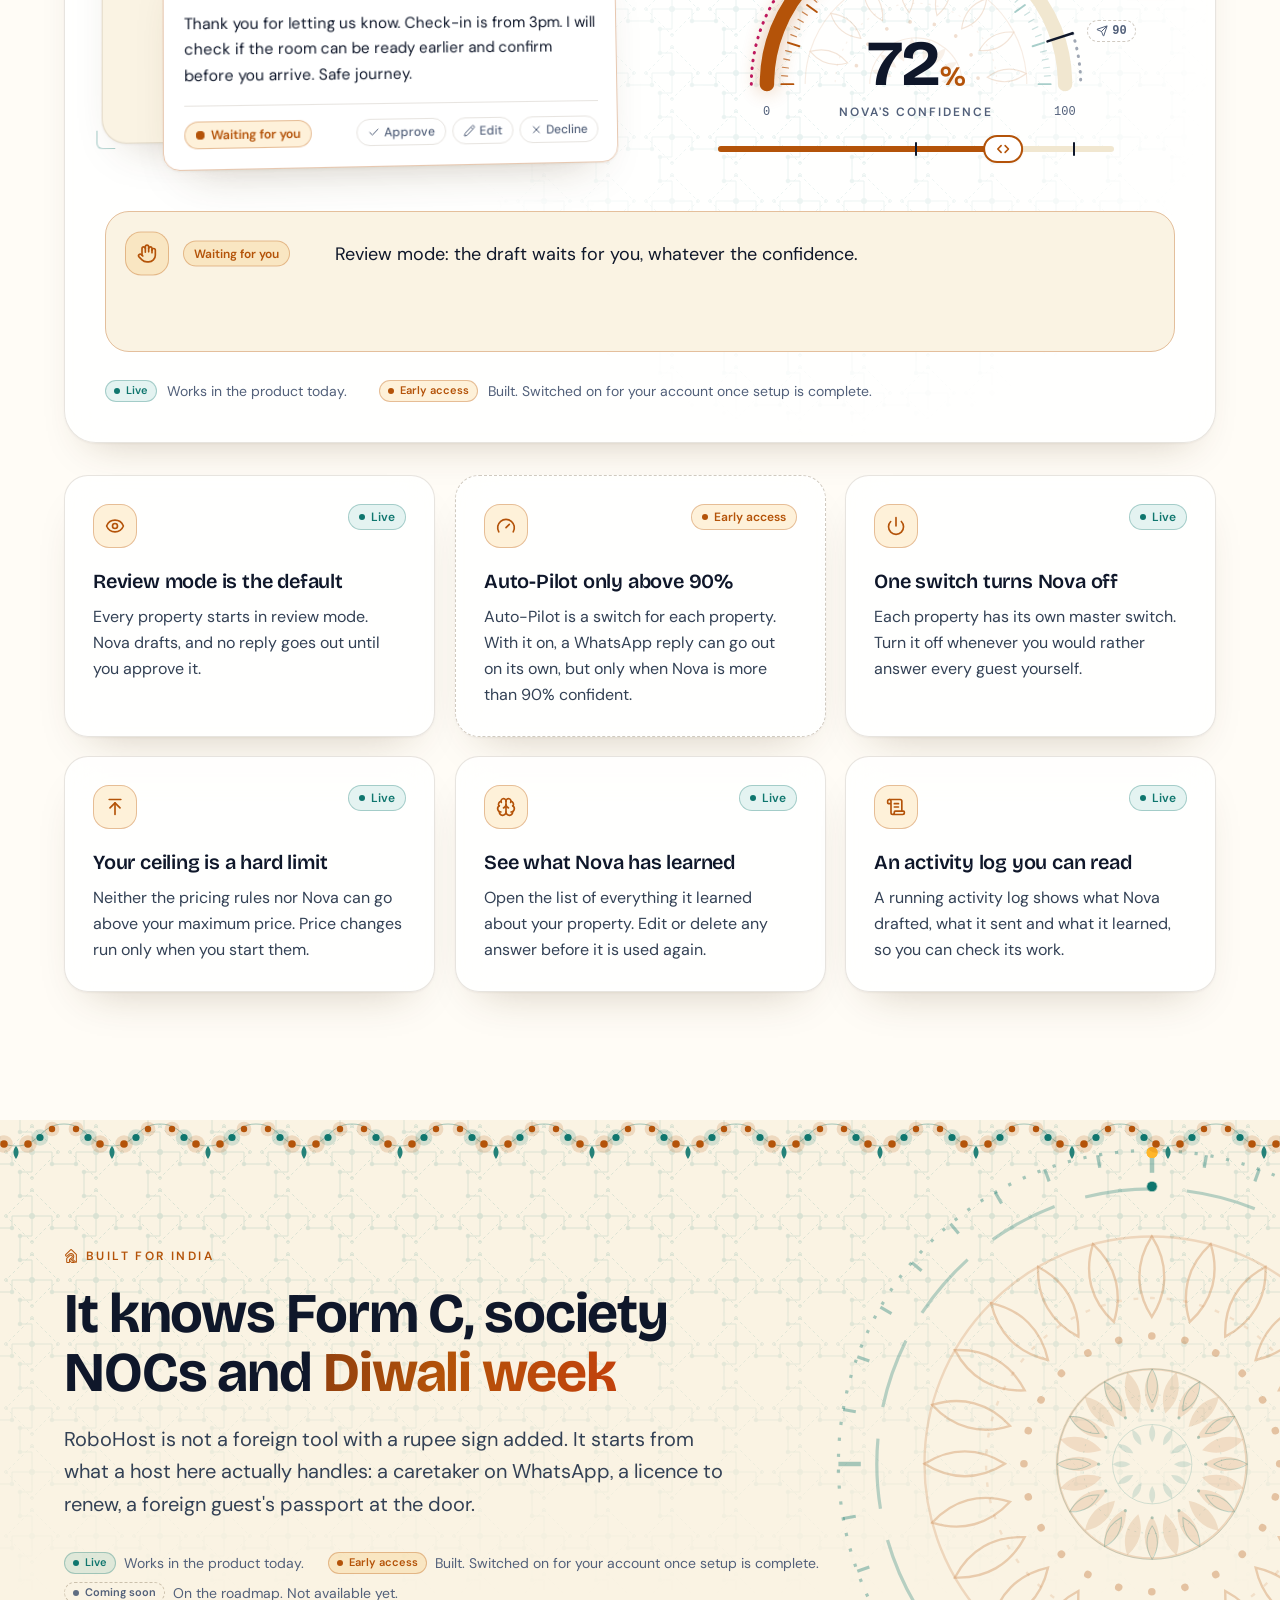
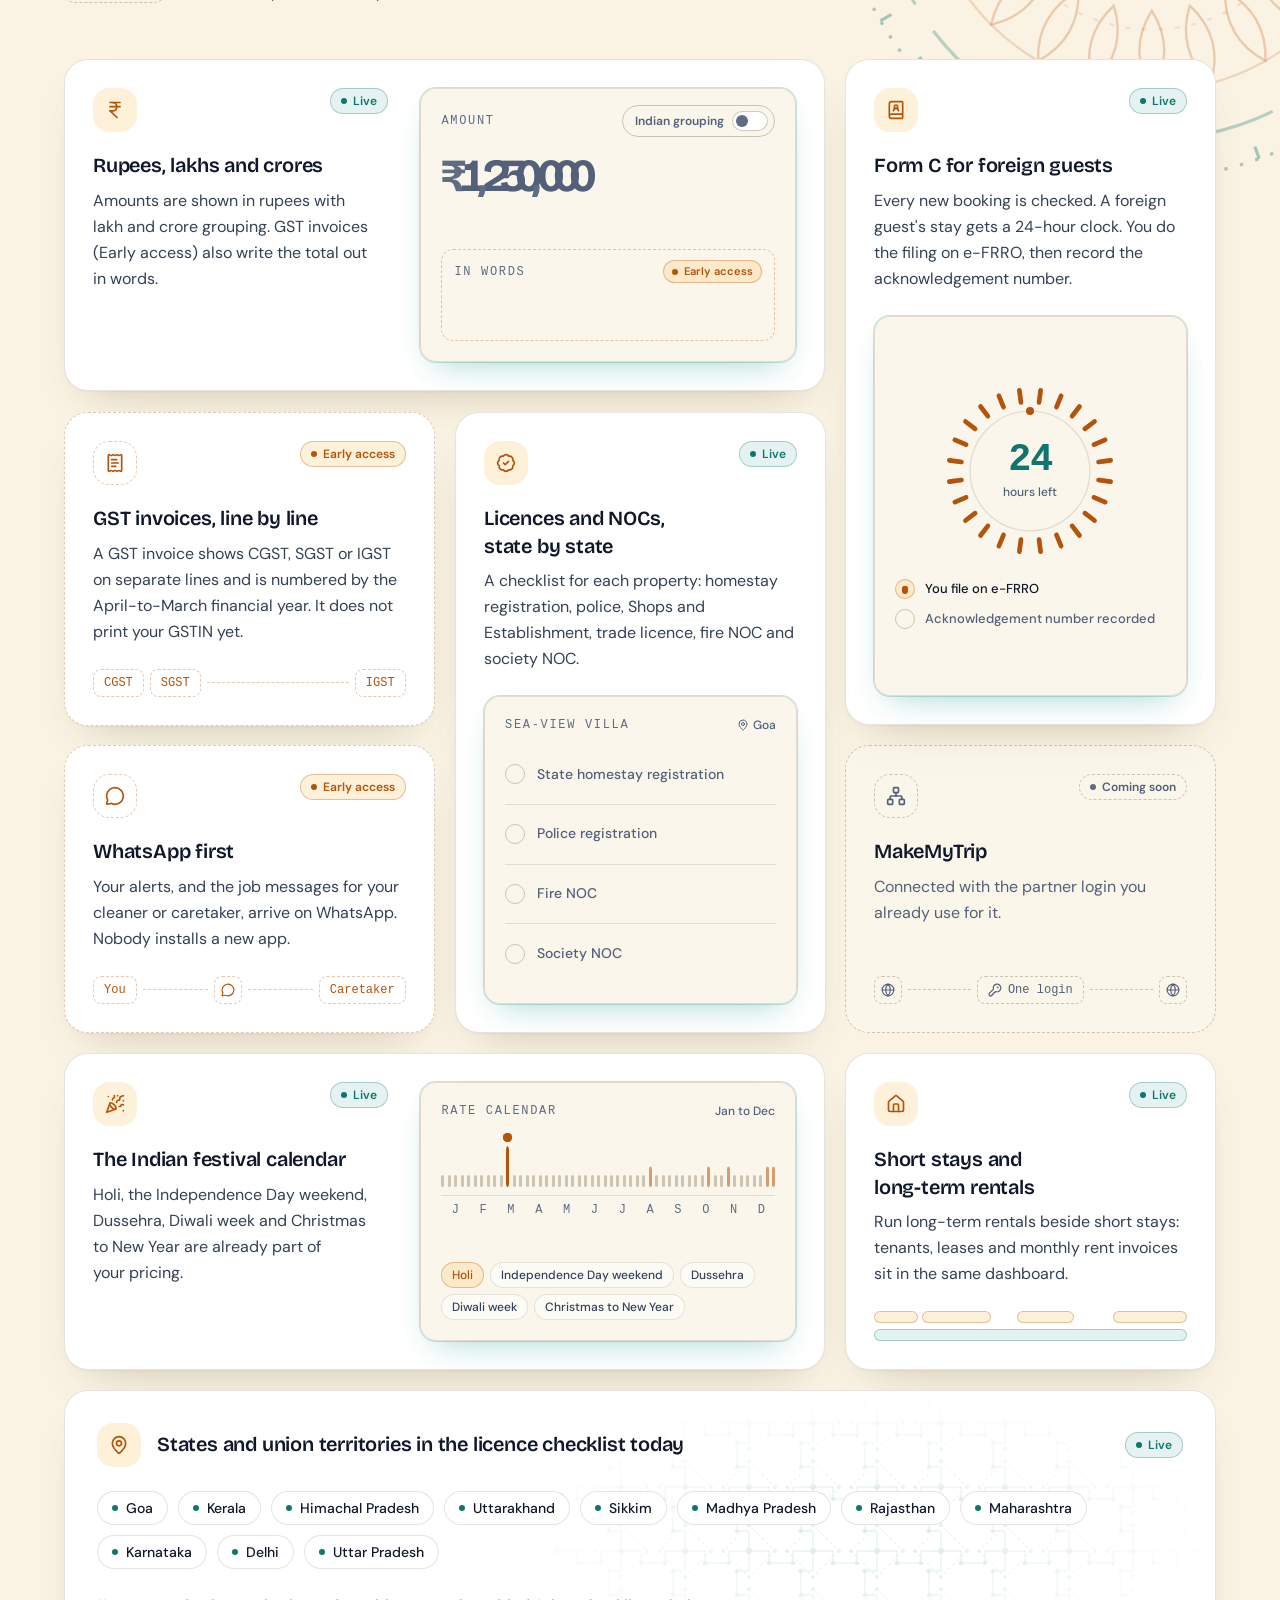
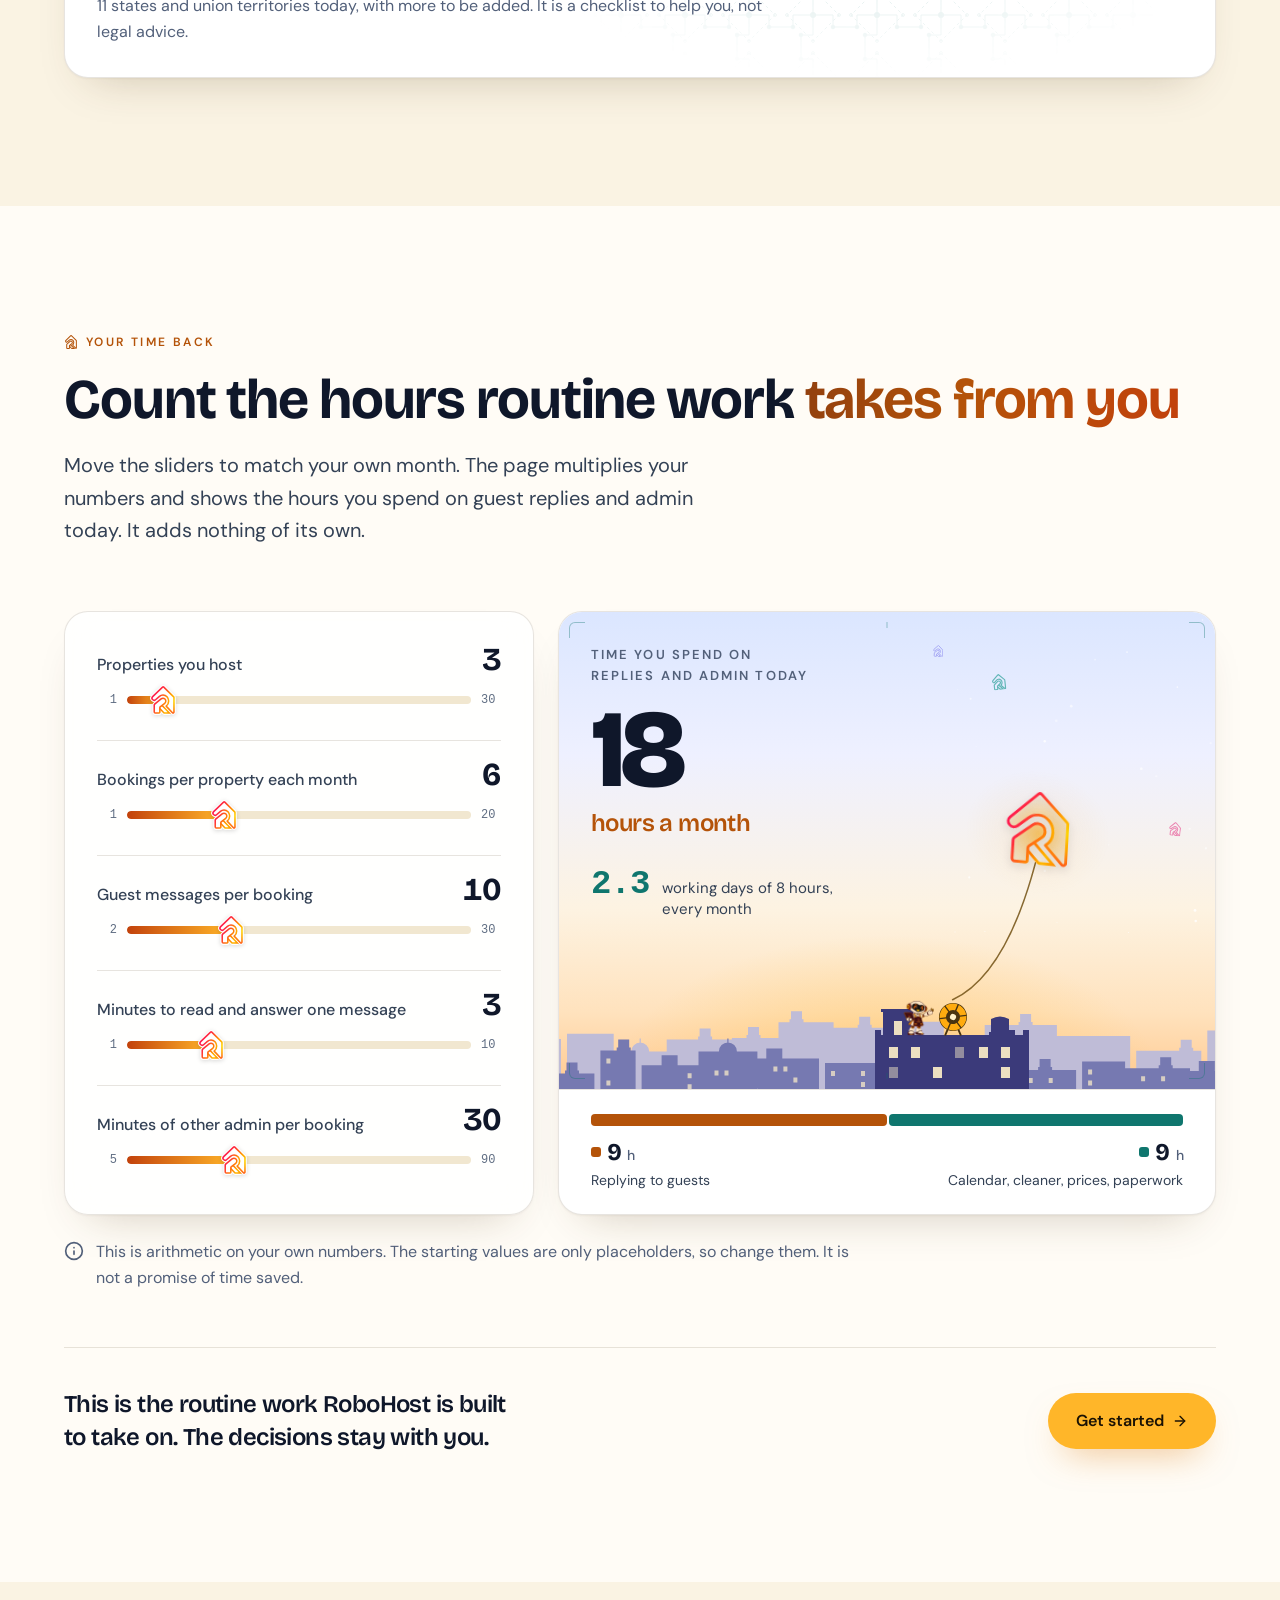
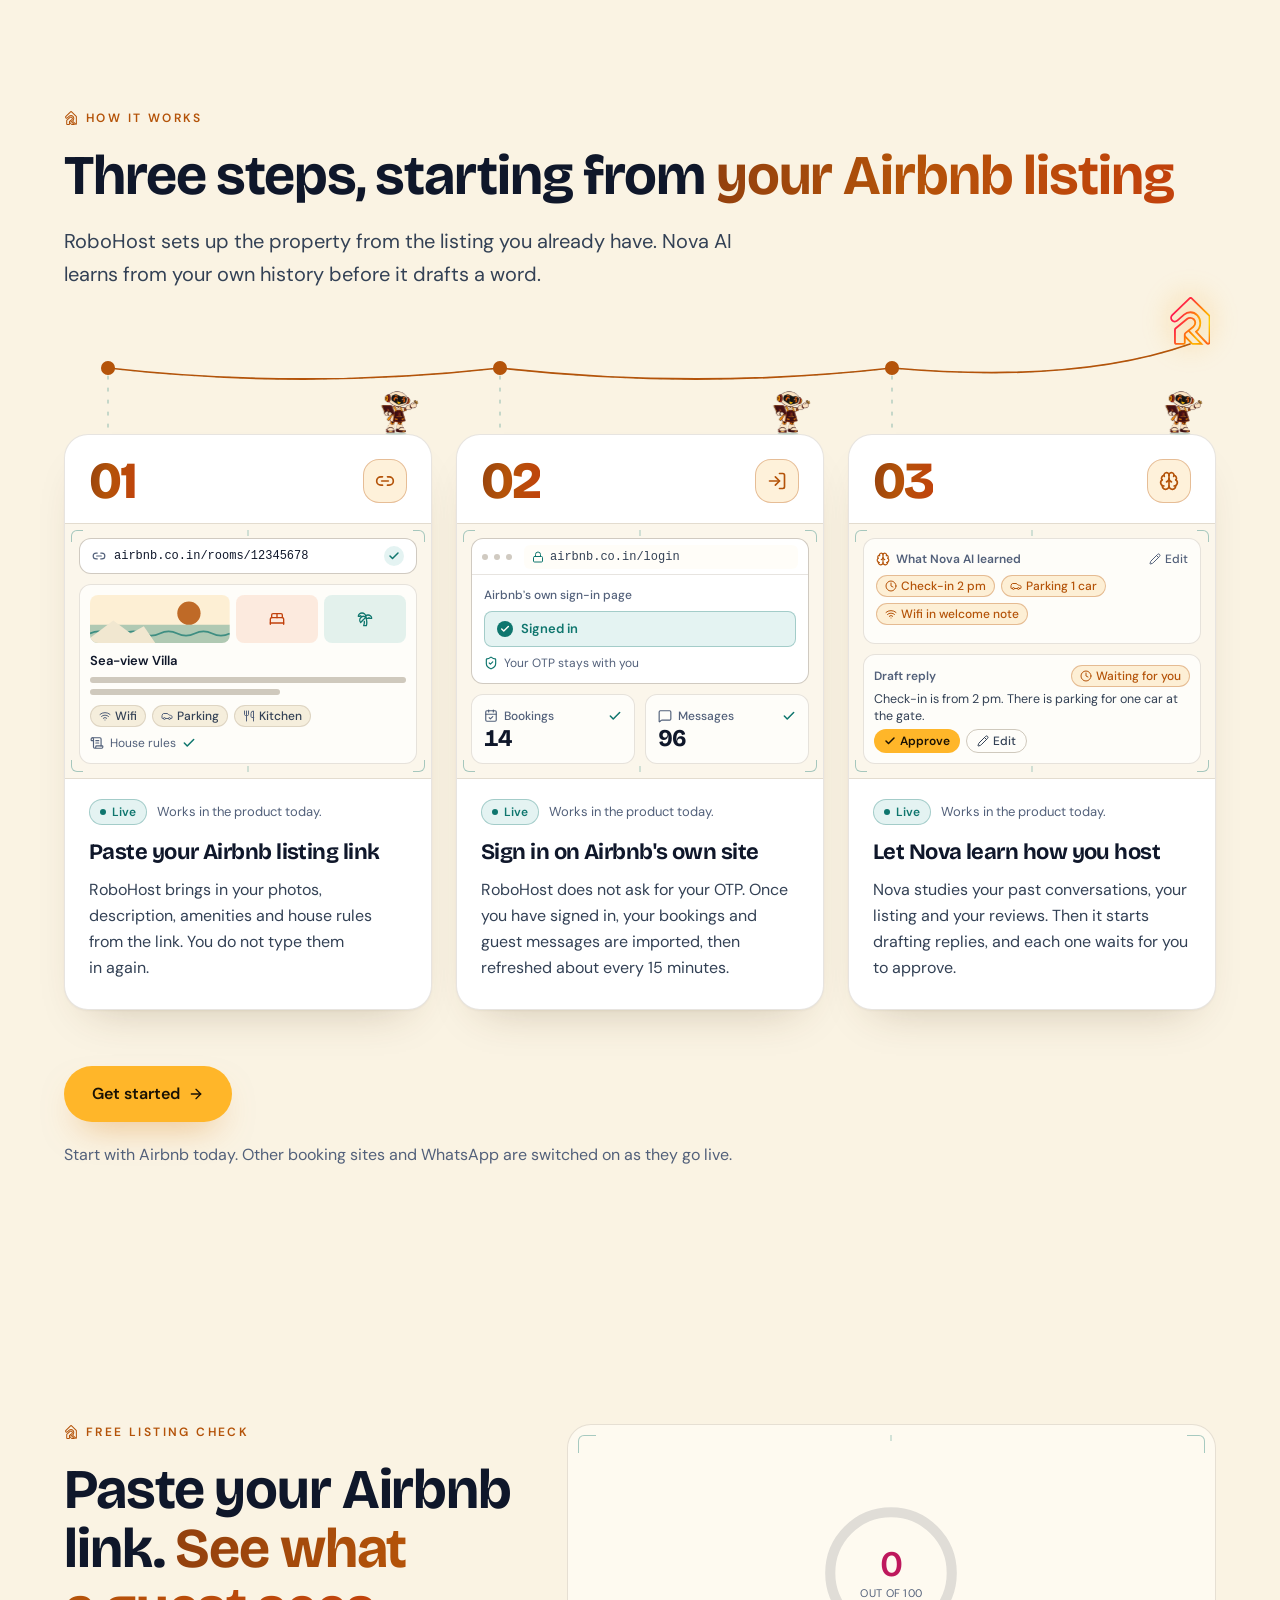
==== commit d996a3e0: "Deploy RoboHost landing page" ====
--- a/index.html
+++ b/index.html
@@ -3,29 +3,31 @@
   <head>
     <meta charset="UTF-8" />
     <link rel="icon" type="image/svg+xml" href="/favicon.svg" />
+    <link rel="icon" type="image/png" sizes="32x32" href="/favicon-32.png" />
+    <link rel="apple-touch-icon" href="/apple-touch-icon.png" />
     <meta name="viewport" content="width=device-width, initial-scale=1.0" />
-    <title>RoboHost — Opens this Diwali · Join the waitlist</title>
+    <title>RoboHost — AI co-host for India's homestays and rentals</title>
     <meta
       name="description"
-      content="RoboHost is the AI co-host for Indian homestays and short-stay rentals: guest messaging, OTA operations, calendar and price sync, cleaning, billing and GST, all run from WhatsApp. Opens this Diwali, Sunday 8 November."
+      content="RoboHost is the AI co-host for Indian homestays and short-stay rentals: guest messaging, OTA operations, calendar and price sync, cleaning, billing and GST, all run from WhatsApp."
     />
-    <!-- Share previews (WhatsApp, LinkedIn, X) for the Diwali waitlist's share link,
-         robohost.co.in/?ref=<code>#waitlist. The image is public/og-diwali.jpg, kept under
-         300 KB because WhatsApp drops larger previews. When the launch is over, put the
-         title and description back to the evergreen ones and swap the image. -->
+    <!-- Share previews (WhatsApp, LinkedIn, X) for the waitlist's share link,
+         robohost.co.in/?ref=<code>#waitlist. The image is public/og-waitlist.jpg, kept under
+         300 KB because WhatsApp drops larger previews. It names no launch date; when the doors
+         open, put the title and description back to the evergreen ones and swap the image. -->
     <meta property="og:type" content="website" />
     <meta property="og:site_name" content="RoboHost" />
     <meta property="og:url" content="https://robohost.co.in/" />
-    <meta property="og:title" content="RoboHost opens this Diwali. Join the waitlist." />
-    <meta property="og:description" content="The AI co-host for India's homestays and rentals: guest replies, one calendar, GST and Form C. Opens Sunday 8 November." />
-    <meta property="og:image" content="https://robohost.co.in/og-diwali.jpg" />
+    <meta property="og:title" content="RoboHost: the AI co-host for India's homestays and rentals." />
+    <meta property="og:description" content="The AI co-host for India's homestays and rentals: guest replies, one calendar, GST and Form C." />
+    <meta property="og:image" content="https://robohost.co.in/og-waitlist.jpg" />
     <meta property="og:image:width" content="1200" />
     <meta property="og:image:height" content="630" />
-    <meta property="og:image:alt" content="RoboHost opens this Diwali: a lit diya under strings of fairy lights, with a Join the waitlist button." />
+    <meta property="og:image:alt" content="RoboHost: the AI co-host for India's homestays and rentals." />
     <meta name="twitter:card" content="summary_large_image" />
-    <meta name="twitter:title" content="RoboHost opens this Diwali. Join the waitlist." />
-    <meta name="twitter:description" content="The AI co-host for India's homestays and rentals. Opens Sunday 8 November." />
-    <meta name="twitter:image" content="https://robohost.co.in/og-diwali.jpg" />
+    <meta name="twitter:title" content="RoboHost: the AI co-host for India's homestays and rentals." />
+    <meta name="twitter:description" content="The AI co-host for India's homestays and rentals." />
+    <meta name="twitter:image" content="https://robohost.co.in/og-waitlist.jpg" />
     <!-- Phase 43 landing faces: Bricolage Grotesque (display), DM Sans (body) and Tiro
          Devanagari Hindi (the one Hindi accent line). Only the landing page uses them, and
          a browser fetches a font file only once something on screen asks for it. -->
@@ -57,8 +59,8 @@
         }
       })()
     </script>
-    <script type="module" crossorigin src="/assets/site-0xqidv7L.js"></script>
-    <link rel="stylesheet" crossorigin href="/assets/src-DTPCVcji.css">
+    <script type="module" crossorigin src="/assets/site-BDVEooso.js"></script>
+    <link rel="stylesheet" crossorigin href="/assets/src-Ci7YquTA.css">
   </head>
   <body>
     <div id="root"></div>
